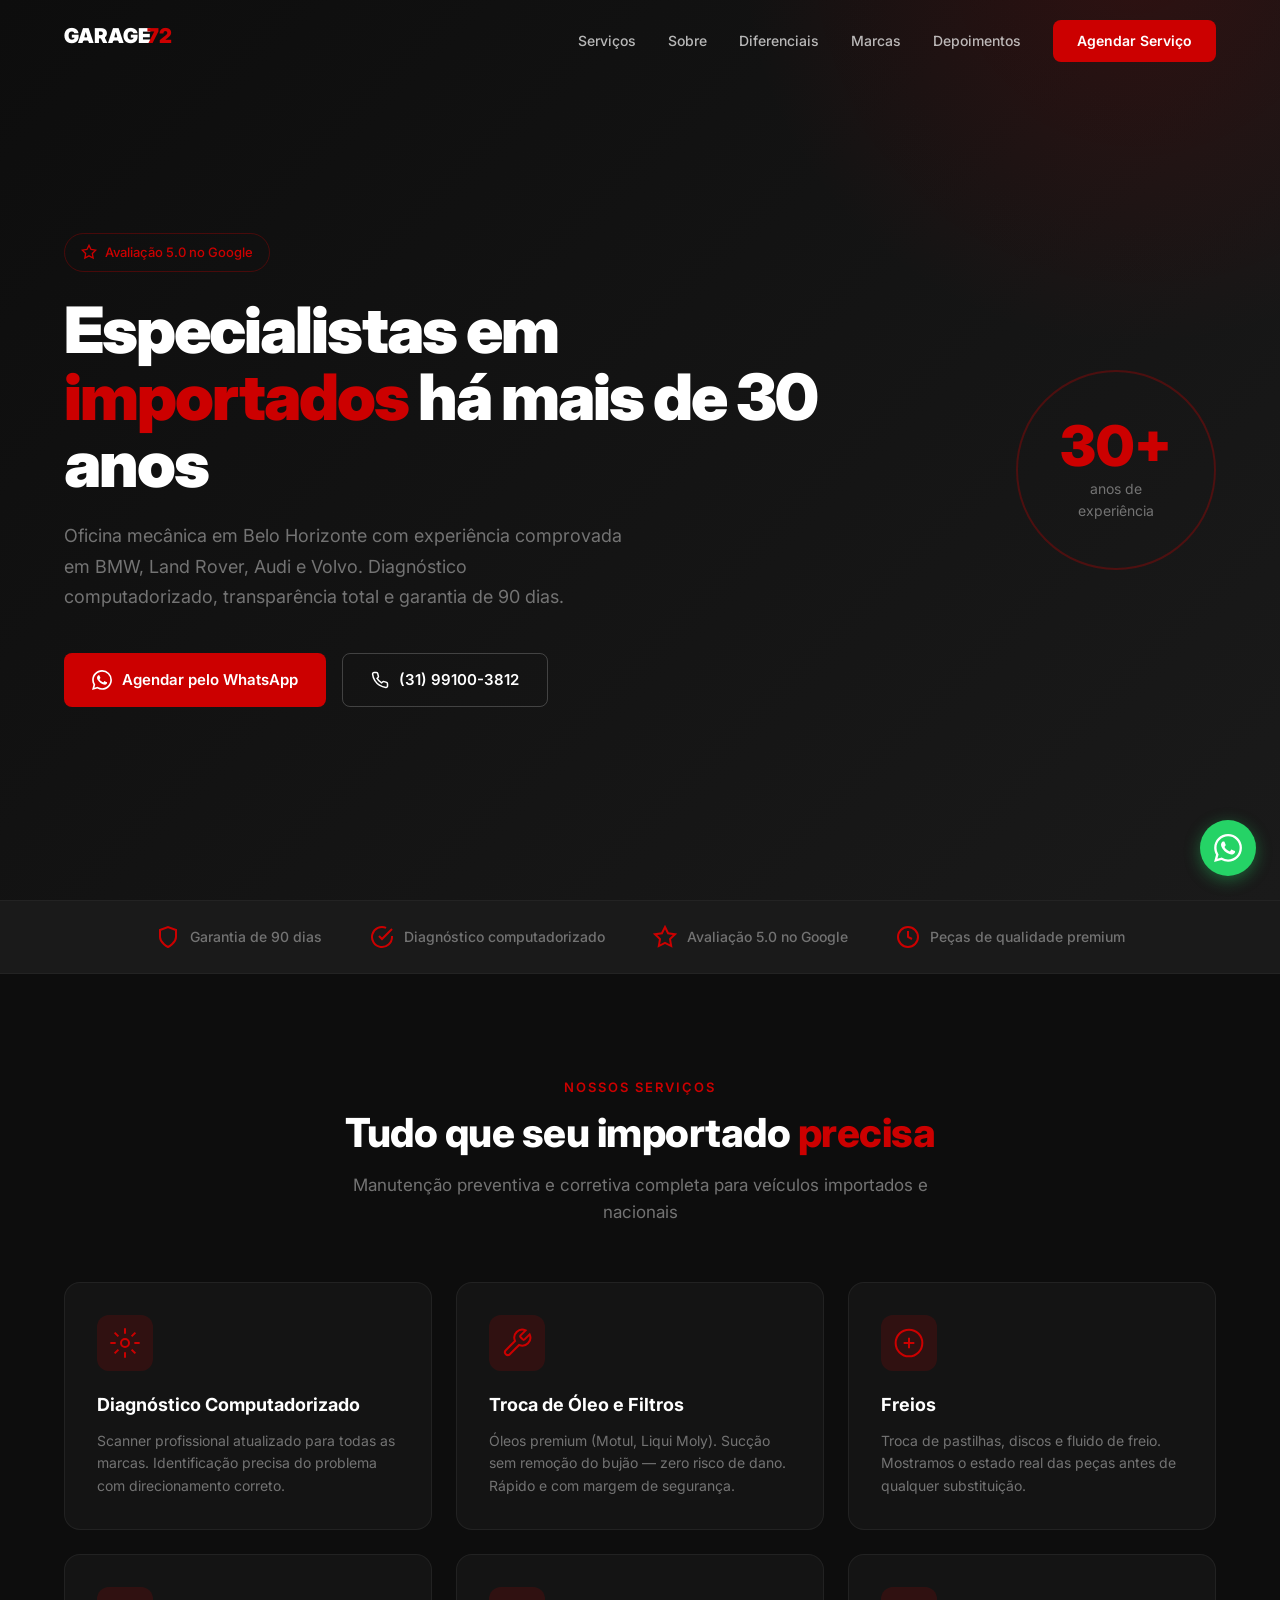
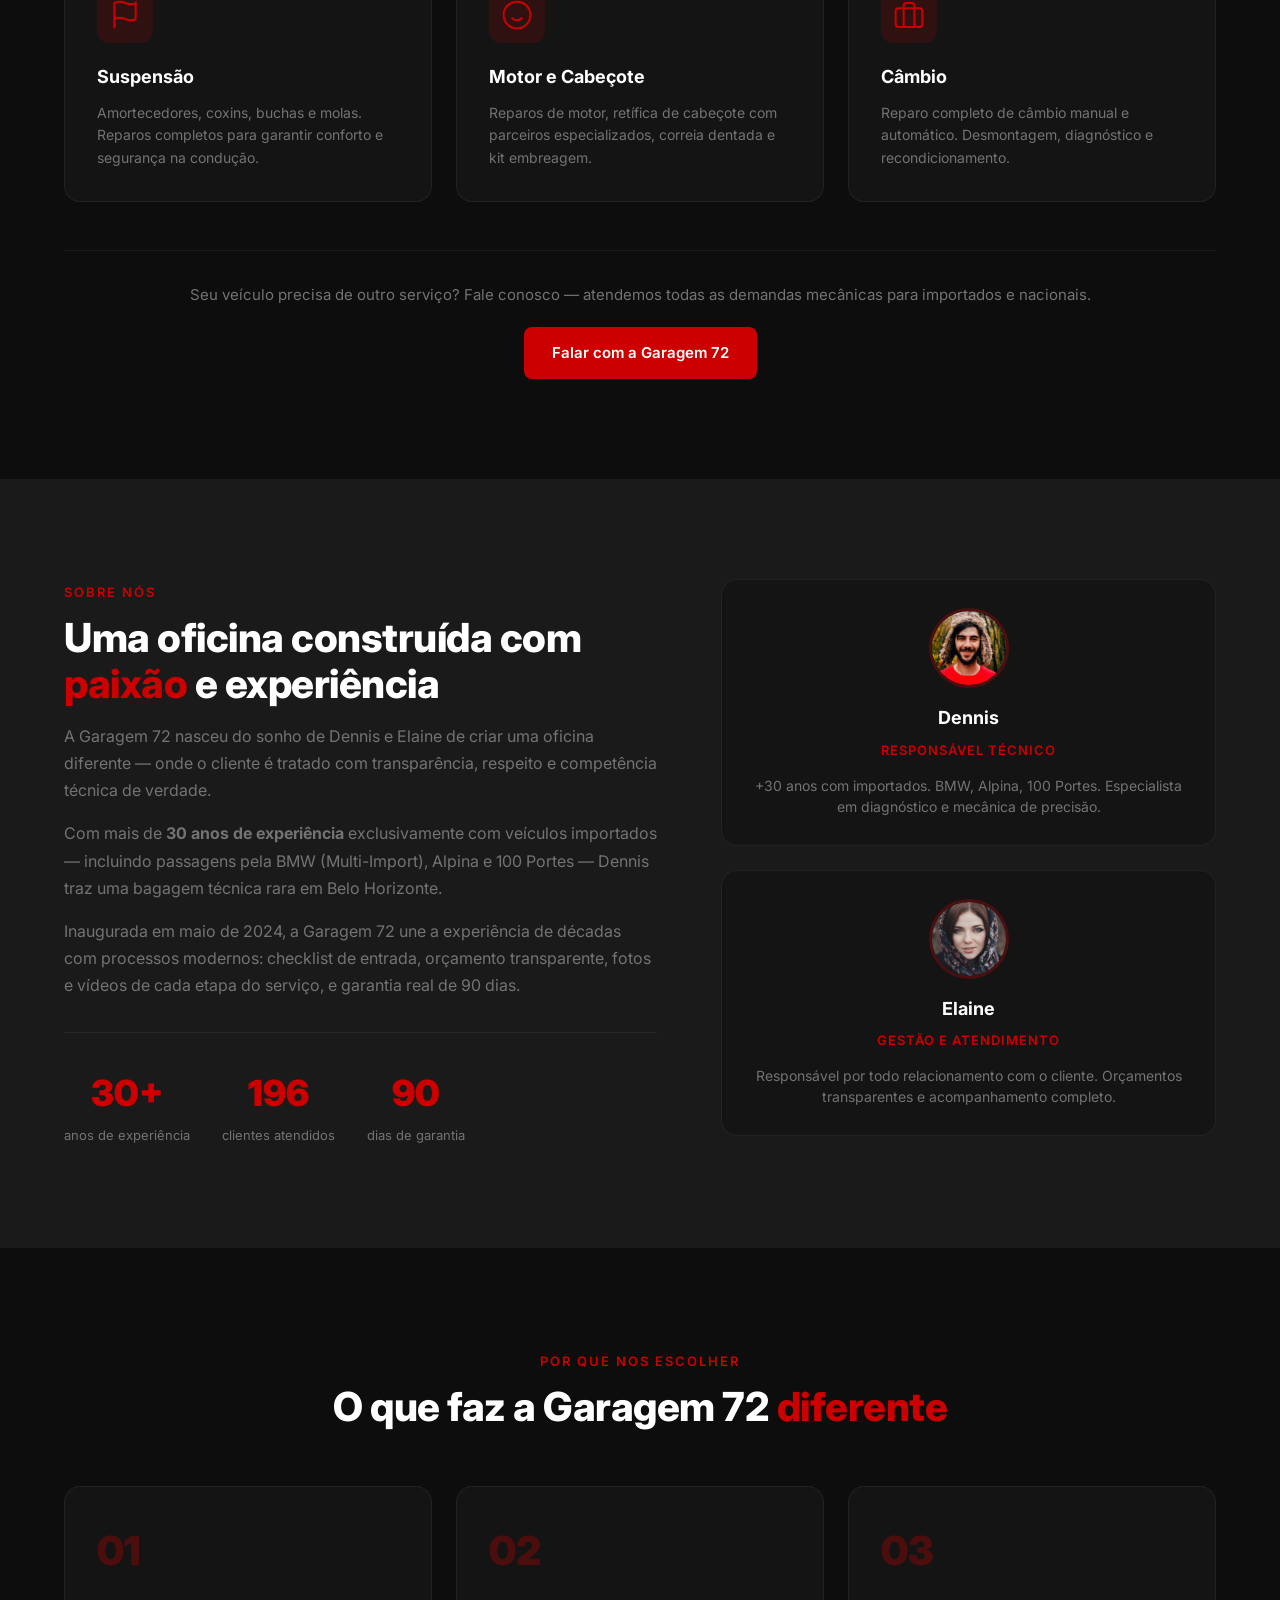
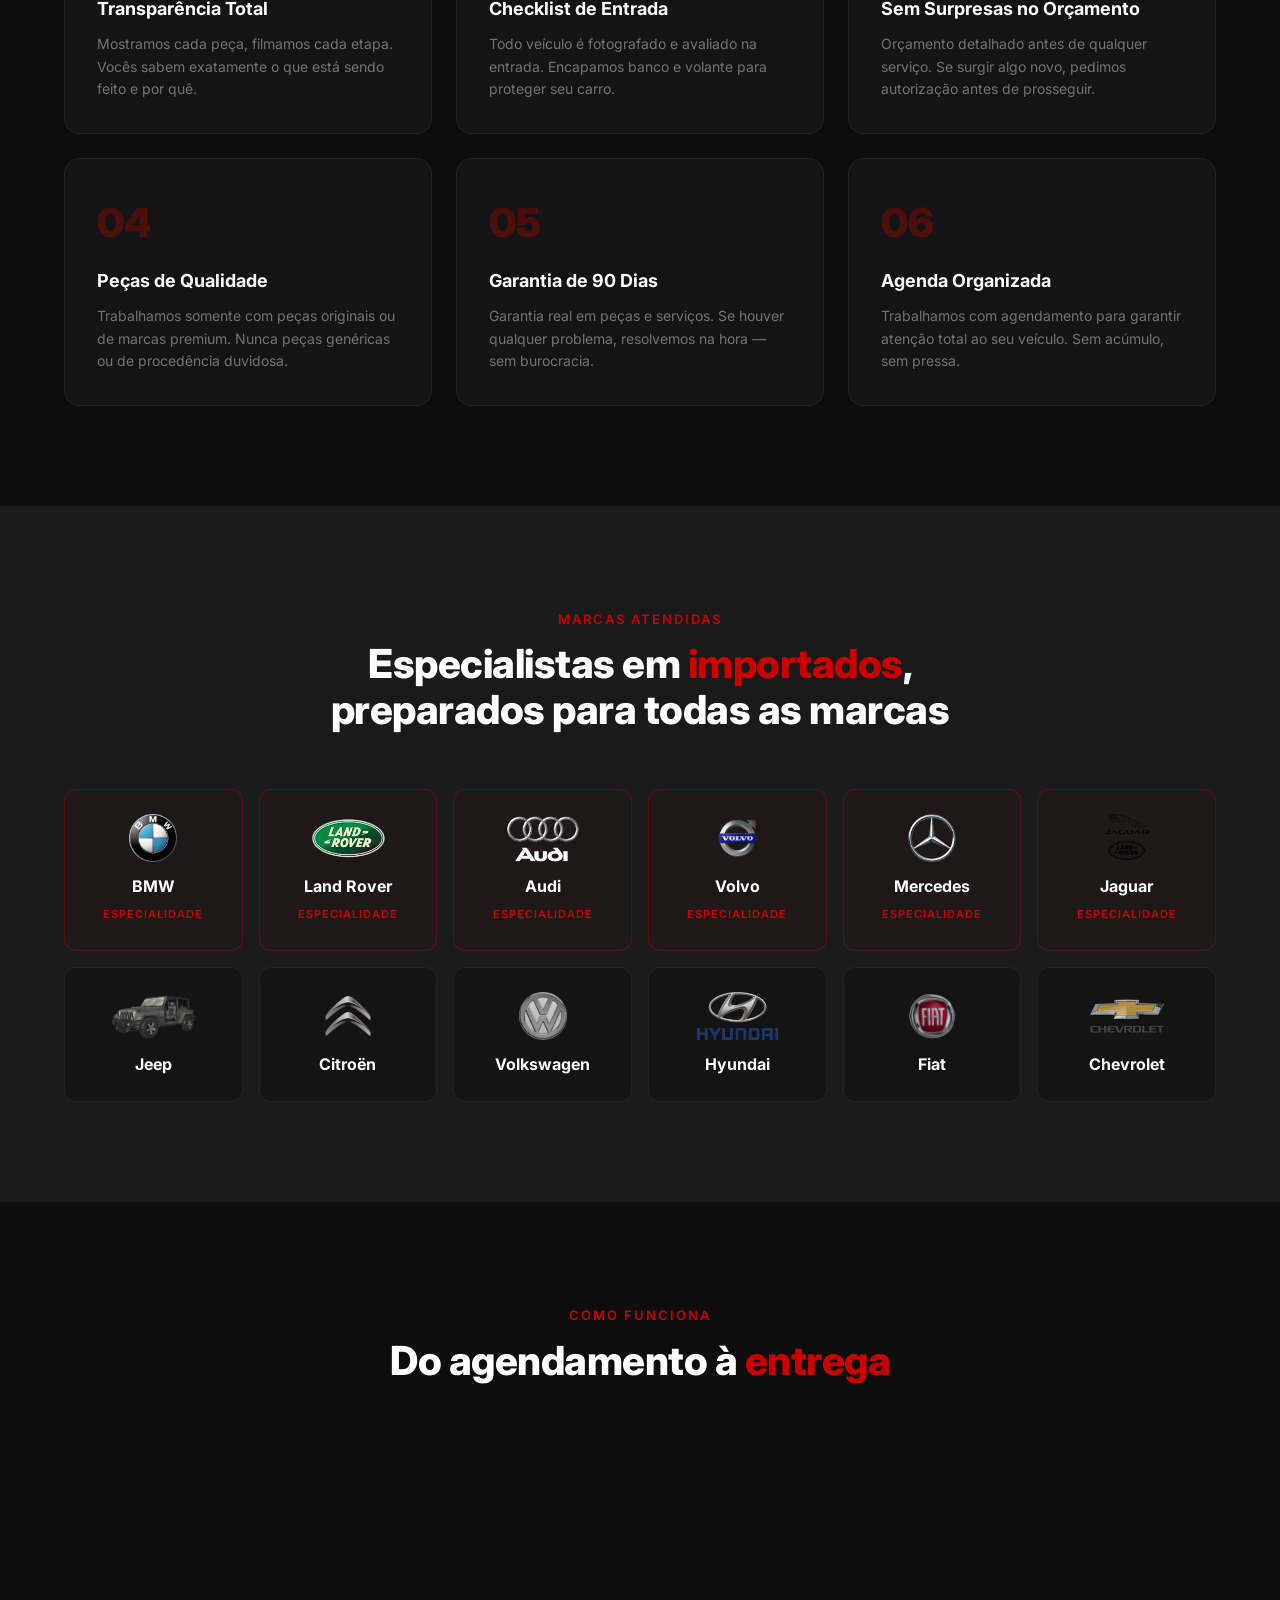
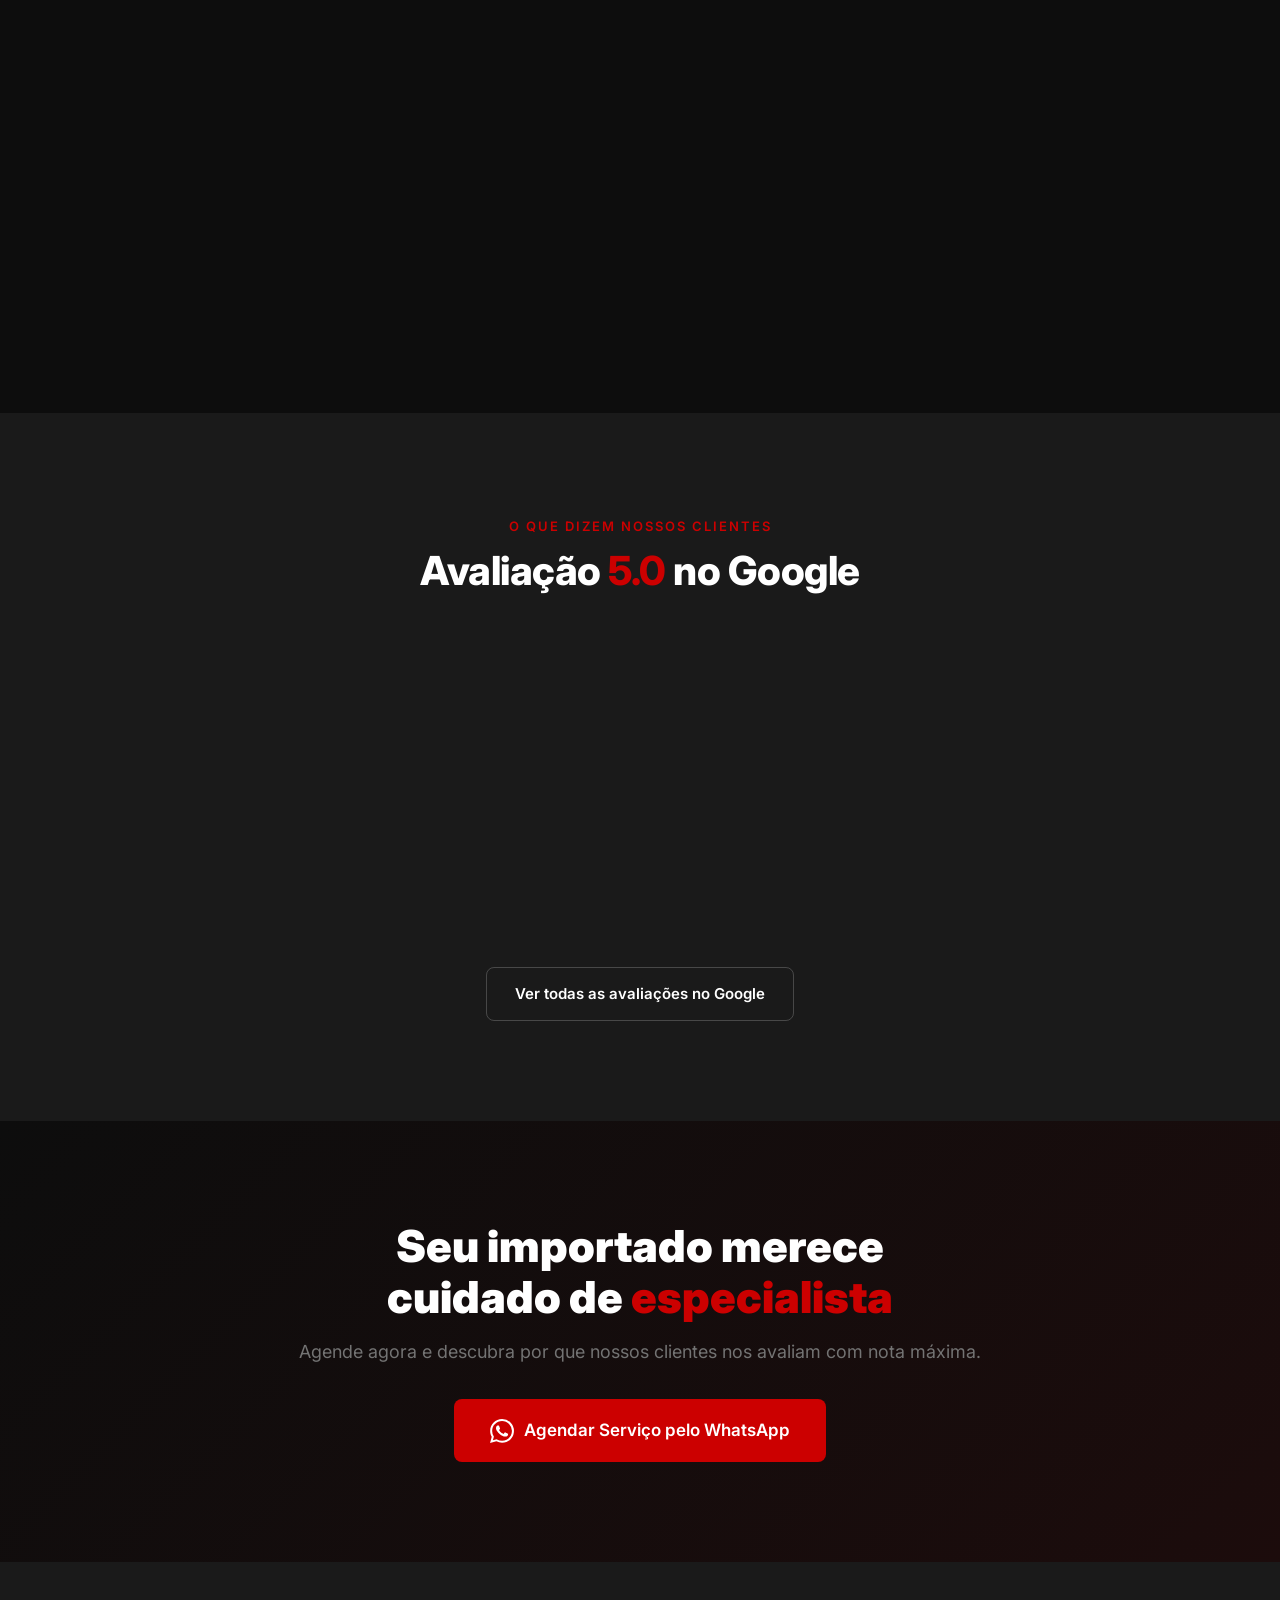
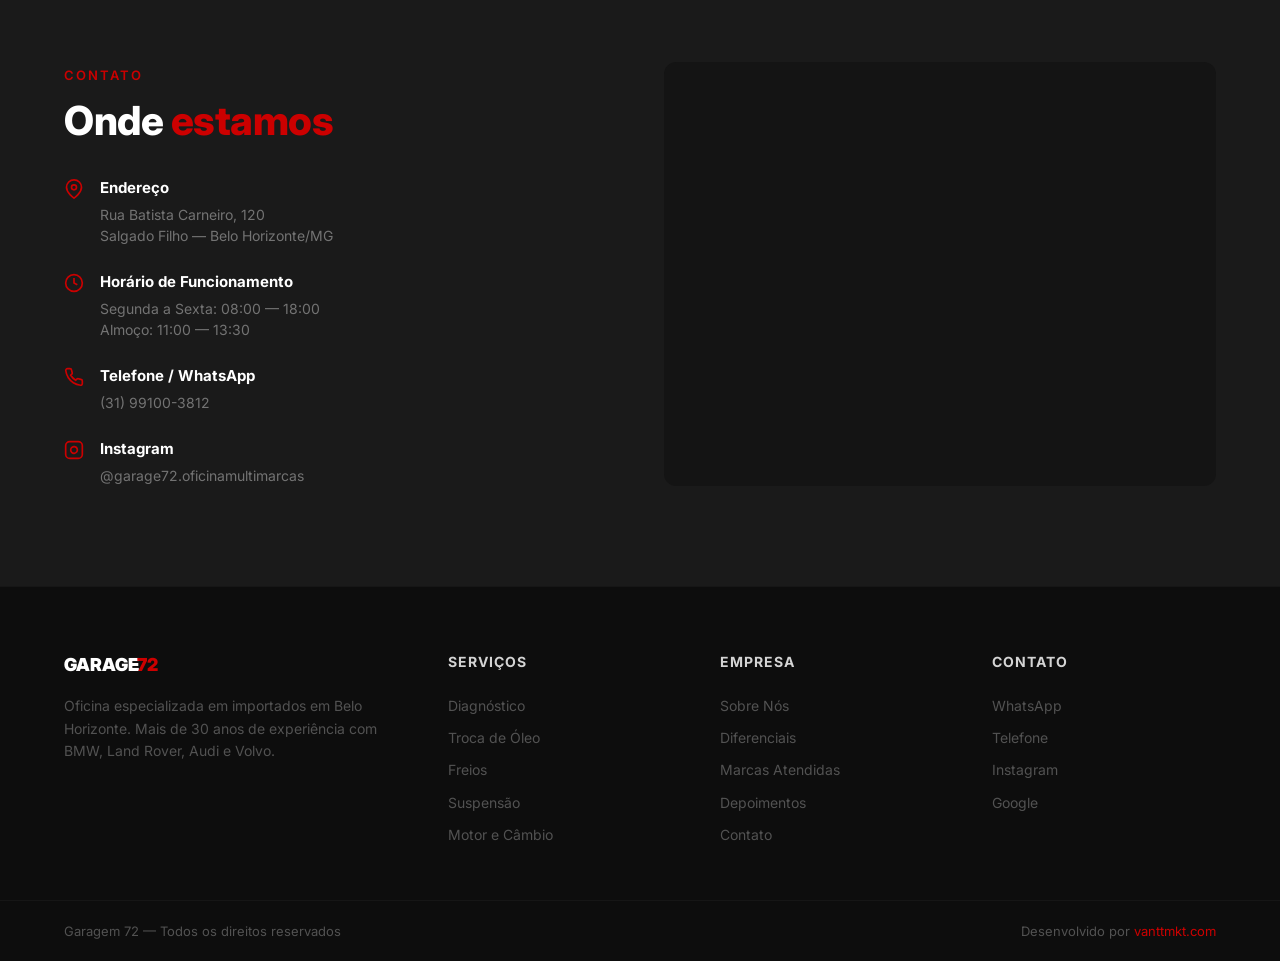
==== index.html @ 2eeea565 "fix: logos das marcas em PNG real ao inves de SVG Co-Authored-By: Claude Opus 4.6 (1M context) <nore" ====
<!DOCTYPE html>
<html lang="pt-BR">
<head>
    <meta charset="UTF-8">
    <meta name="viewport" content="width=device-width, initial-scale=1.0">
    <meta name="description" content="Garagem 72 — Oficina especializada em importados em Belo Horizonte. +30 anos de experiência com BMW, Land Rover, Audi e Volvo. Diagnóstico computadorizado e garantia de 90 dias.">
    <meta name="keywords" content="oficina importados BH, mecânica BMW Belo Horizonte, revisão Land Rover BH, troca de óleo importado, oficina Audi BH, mecânica especializada importados">
    <meta property="og:title" content="Garagem 72 — Oficina Especializada em Importados | BH">
    <meta property="og:description" content="+30 anos de experiência com BMW, Land Rover, Audi e Volvo. Diagnóstico computadorizado. Garantia de 90 dias.">
    <meta property="og:type" content="website">
    <title>Garagem 72 — Oficina Especializada em Importados | Belo Horizonte</title>
    <link rel="preconnect" href="https://fonts.googleapis.com">
    <link rel="preconnect" href="https://fonts.gstatic.com" crossorigin>
    <link href="https://fonts.googleapis.com/css2?family=Inter:wght@300;400;500;600;700;800;900&display=swap" rel="stylesheet">
    <link rel="stylesheet" href="assets/css/style.css">
</head>
<body>
    <!-- HEADER -->
    <header class="header" id="header">
        <div class="container header__inner">
            <a href="/" class="header__logo" aria-label="Garagem 72 — Página inicial">
                <svg class="header__logo-svg" viewBox="0 0 200 50" xmlns="http://www.w3.org/2000/svg">
                    <text x="0" y="35" fill="#FFFFFF" font-family="Inter, sans-serif" font-weight="900" font-size="32">GARAGE</text>
                    <text x="130" y="35" fill="#CC0000" font-family="Inter, sans-serif" font-weight="900" font-size="32">72</text>
                </svg>
            </a>
            <nav class="header__nav" id="mainNav">
                <a href="#servicos" class="header__link">Serviços</a>
                <a href="#sobre" class="header__link">Sobre</a>
                <a href="#diferenciais" class="header__link">Diferenciais</a>
                <a href="#marcas" class="header__link">Marcas</a>
                <a href="#depoimentos" class="header__link">Depoimentos</a>
                <a href="#contato" class="header__cta-link">Agendar Serviço</a>
            </nav>
            <button class="header__menu-btn" id="menuBtn" aria-label="Abrir menu">
                <span></span><span></span><span></span>
            </button>
        </div>
    </header>

    <!-- HERO -->
    <section class="hero">
        <div class="container hero__inner">
            <div class="hero__content">
                <div class="hero__badge">
                    <svg width="16" height="16" viewBox="0 0 24 24" fill="none" stroke="currentColor" stroke-width="2"><path d="M12 2l3.09 6.26L22 9.27l-5 4.87 1.18 6.88L12 17.77l-6.18 3.25L7 14.14 2 9.27l6.91-1.01L12 2z"/></svg>
                    Avaliação 5.0 no Google
                </div>
                <h1 class="hero__title">Especialistas em<br><span class="text-red">importados</span> há mais de 30 anos</h1>
                <p class="hero__text">Oficina mecânica em Belo Horizonte com experiência comprovada em BMW, Land Rover, Audi e Volvo. Diagnóstico computadorizado, transparência total e garantia de 90 dias.</p>
                <div class="hero__actions">
                    <a href="https://wa.me/5531991003812?text=Ol%C3%A1%2C%20vim%20pelo%20site%20e%20gostaria%20de%20agendar%20um%20servi%C3%A7o." class="btn btn--primary" target="_blank" rel="noopener">
                        <svg width="20" height="20" viewBox="0 0 24 24" fill="currentColor"><path d="M17.472 14.382c-.297-.149-1.758-.867-2.03-.967-.273-.099-.471-.148-.67.15-.197.297-.767.966-.94 1.164-.173.199-.347.223-.644.075-.297-.15-1.255-.463-2.39-1.475-.883-.788-1.48-1.761-1.653-2.059-.173-.297-.018-.458.13-.606.134-.133.298-.347.446-.52.149-.174.198-.298.298-.497.099-.198.05-.371-.025-.52-.075-.149-.669-1.612-.916-2.207-.242-.579-.487-.5-.669-.51-.173-.008-.371-.01-.57-.01-.198 0-.52.074-.792.372-.272.297-1.04 1.016-1.04 2.479 0 1.462 1.065 2.875 1.213 3.074.149.198 2.096 3.2 5.077 4.487.709.306 1.262.489 1.694.625.712.227 1.36.195 1.871.118.571-.085 1.758-.719 2.006-1.413.248-.694.248-1.289.173-1.413-.074-.124-.272-.198-.57-.347m-5.421 7.403h-.004a9.87 9.87 0 01-5.031-1.378l-.361-.214-3.741.982.998-3.648-.235-.374a9.86 9.86 0 01-1.51-5.26c.001-5.45 4.436-9.884 9.888-9.884 2.64 0 5.122 1.03 6.988 2.898a9.825 9.825 0 012.893 6.994c-.003 5.45-4.437 9.884-9.885 9.884m8.413-18.297A11.815 11.815 0 0012.05 0C5.495 0 .16 5.335.157 11.892c0 2.096.547 4.142 1.588 5.945L.057 24l6.305-1.654a11.882 11.882 0 005.683 1.448h.005c6.554 0 11.89-5.335 11.893-11.893a11.821 11.821 0 00-3.48-8.413z"/></svg>
                        Agendar pelo WhatsApp
                    </a>
                    <a href="tel:+5531991003812" class="btn btn--outline">
                        <svg width="18" height="18" viewBox="0 0 24 24" fill="none" stroke="currentColor" stroke-width="2"><path d="M22 16.92v3a2 2 0 0 1-2.18 2 19.79 19.79 0 0 1-8.63-3.07 19.5 19.5 0 0 1-6-6 19.79 19.79 0 0 1-3.07-8.67A2 2 0 0 1 4.11 2h3a2 2 0 0 1 2 1.72 12.84 12.84 0 0 0 .7 2.81 2 2 0 0 1-.45 2.11L8.09 9.91a16 16 0 0 0 6 6l1.27-1.27a2 2 0 0 1 2.11-.45 12.84 12.84 0 0 0 2.81.7A2 2 0 0 1 22 16.92z"/></svg>
                        (31) 99100-3812
                    </a>
                </div>
            </div>
            <div class="hero__visual">
                <div class="hero__experience">
                    <span class="hero__experience-number">30+</span>
                    <span class="hero__experience-text">anos de<br>experiência</span>
                </div>
            </div>
        </div>
    </section>

    <!-- TRUST BAR -->
    <section class="trust-bar">
        <div class="container">
            <div class="trust-bar__inner">
                <div class="trust-bar__item">
                    <svg width="24" height="24" viewBox="0 0 24 24" fill="none" stroke="currentColor" stroke-width="2"><path d="M12 22s8-4 8-10V5l-8-3-8 3v7c0 6 8 10 8 10z"/></svg>
                    <span>Garantia de 90 dias</span>
                </div>
                <div class="trust-bar__item">
                    <svg width="24" height="24" viewBox="0 0 24 24" fill="none" stroke="currentColor" stroke-width="2"><path d="M22 11.08V12a10 10 0 1 1-5.93-9.14"/><polyline points="22 4 12 14.01 9 11.01"/></svg>
                    <span>Diagnóstico computadorizado</span>
                </div>
                <div class="trust-bar__item">
                    <svg width="24" height="24" viewBox="0 0 24 24" fill="none" stroke="currentColor" stroke-width="2"><path d="M12 2l3.09 6.26L22 9.27l-5 4.87 1.18 6.88L12 17.77l-6.18 3.25L7 14.14 2 9.27l6.91-1.01L12 2z"/></svg>
                    <span>Avaliação 5.0 no Google</span>
                </div>
                <div class="trust-bar__item">
                    <svg width="24" height="24" viewBox="0 0 24 24" fill="none" stroke="currentColor" stroke-width="2"><circle cx="12" cy="12" r="10"/><path d="M12 6v6l4 2"/></svg>
                    <span>Peças de qualidade premium</span>
                </div>
            </div>
        </div>
    </section>

    <!-- SERVIÇOS -->
    <section class="services" id="servicos">
        <div class="container">
            <div class="section-header">
                <span class="section-label">Nossos Serviços</span>
                <h2 class="section-title">Tudo que seu importado <span class="text-red">precisa</span></h2>
                <p class="section-text">Manutenção preventiva e corretiva completa para veículos importados e nacionais</p>
            </div>
            <div class="services__grid">
                <div class="service-card">
                    <div class="service-card__icon">
                        <svg width="32" height="32" viewBox="0 0 24 24" fill="none" stroke="currentColor" stroke-width="1.5"><circle cx="12" cy="12" r="3"/><path d="M12 1v4m0 14v4M4.22 4.22l2.83 2.83m9.9 9.9l2.83 2.83M1 12h4m14 0h4M4.22 19.78l2.83-2.83m9.9-9.9l2.83-2.83"/></svg>
                    </div>
                    <h3>Diagnóstico Computadorizado</h3>
                    <p>Scanner profissional atualizado para todas as marcas. Identificação precisa do problema com direcionamento correto.</p>
                </div>
                <div class="service-card">
                    <div class="service-card__icon">
                        <svg width="32" height="32" viewBox="0 0 24 24" fill="none" stroke="currentColor" stroke-width="1.5"><path d="M14.7 6.3a1 1 0 0 0 0 1.4l1.6 1.6a1 1 0 0 0 1.4 0l3.77-3.77a6 6 0 0 1-7.94 7.94l-6.91 6.91a2.12 2.12 0 0 1-3-3l6.91-6.91a6 6 0 0 1 7.94-7.94l-3.76 3.76z"/></svg>
                    </div>
                    <h3>Troca de Óleo e Filtros</h3>
                    <p>Óleos premium (Motul, Liqui Moly). Sucção sem remoção do bujão — zero risco de dano. Rápido e com margem de segurança.</p>
                </div>
                <div class="service-card">
                    <div class="service-card__icon">
                        <svg width="32" height="32" viewBox="0 0 24 24" fill="none" stroke="currentColor" stroke-width="1.5"><circle cx="12" cy="12" r="10"/><line x1="12" y1="8" x2="12" y2="16"/><line x1="8" y1="12" x2="16" y2="12"/></svg>
                    </div>
                    <h3>Freios</h3>
                    <p>Troca de pastilhas, discos e fluido de freio. Mostramos o estado real das peças antes de qualquer substituição.</p>
                </div>
                <div class="service-card">
                    <div class="service-card__icon">
                        <svg width="32" height="32" viewBox="0 0 24 24" fill="none" stroke="currentColor" stroke-width="1.5"><path d="M4 15s1-1 4-1 5 2 8 2 4-1 4-1V3s-1 1-4 1-5-2-8-2-4 1-4 1z"/><line x1="4" y1="22" x2="4" y2="15"/></svg>
                    </div>
                    <h3>Suspensão</h3>
                    <p>Amortecedores, coxins, buchas e molas. Reparos completos para garantir conforto e segurança na condução.</p>
                </div>
                <div class="service-card">
                    <div class="service-card__icon">
                        <svg width="32" height="32" viewBox="0 0 24 24" fill="none" stroke="currentColor" stroke-width="1.5"><circle cx="12" cy="12" r="10"/><path d="M8 14s1.5 2 4 2 4-2 4-2"/><line x1="9" y1="9" x2="9.01" y2="9"/><line x1="15" y1="9" x2="15.01" y2="9"/></svg>
                    </div>
                    <h3>Motor e Cabeçote</h3>
                    <p>Reparos de motor, retífica de cabeçote com parceiros especializados, correia dentada e kit embreagem.</p>
                </div>
                <div class="service-card">
                    <div class="service-card__icon">
                        <svg width="32" height="32" viewBox="0 0 24 24" fill="none" stroke="currentColor" stroke-width="1.5"><rect x="2" y="7" width="20" height="14" rx="2" ry="2"/><path d="M16 21V5a2 2 0 0 0-2-2h-4a2 2 0 0 0-2 2v16"/></svg>
                    </div>
                    <h3>Câmbio</h3>
                    <p>Reparo completo de câmbio manual e automático. Desmontagem, diagnóstico e recondicionamento.</p>
                </div>
            </div>
            <div class="services__cta">
                <p>Seu veículo precisa de outro serviço? Fale conosco — atendemos todas as demandas mecânicas para importados e nacionais.</p>
                <a href="https://wa.me/5531991003812?text=Ol%C3%A1%2C%20vim%20pelo%20site%20e%20gostaria%20de%20saber%20mais%20sobre%20os%20servi%C3%A7os." class="btn btn--primary" target="_blank" rel="noopener">Falar com a Garagem 72</a>
            </div>
        </div>
    </section>

    <!-- SOBRE -->
    <section class="about" id="sobre">
        <div class="container">
            <div class="about__inner">
                <div class="about__content">
                    <span class="section-label">Sobre Nós</span>
                    <h2 class="section-title">Uma oficina construída com <span class="text-red">paixão</span> e experiência</h2>
                    <p>A Garagem 72 nasceu do sonho de Dennis e Elaine de criar uma oficina diferente — onde o cliente é tratado com transparência, respeito e competência técnica de verdade.</p>
                    <p>Com mais de <strong>30 anos de experiência</strong> exclusivamente com veículos importados — incluindo passagens pela BMW (Multi-Import), Alpina e 100 Portes — Dennis traz uma bagagem técnica rara em Belo Horizonte.</p>
                    <p>Inaugurada em maio de 2024, a Garagem 72 une a experiência de décadas com processos modernos: checklist de entrada, orçamento transparente, fotos e vídeos de cada etapa do serviço, e garantia real de 90 dias.</p>
                    <div class="about__stats">
                        <div class="about__stat">
                            <span class="about__stat-number">30+</span>
                            <span class="about__stat-label">anos de experiência</span>
                        </div>
                        <div class="about__stat">
                            <span class="about__stat-number">196</span>
                            <span class="about__stat-label">clientes atendidos</span>
                        </div>
                        <div class="about__stat">
                            <span class="about__stat-number">90</span>
                            <span class="about__stat-label">dias de garantia</span>
                        </div>
                    </div>
                </div>
                <div class="about__team">
                    <div class="team-card">
                        <img src="assets/images/pessoas/dennis.jpg" alt="Dennis — Responsável Técnico" class="team-card__photo" loading="lazy">
                        <h3>Dennis</h3>
                        <span class="team-card__role">Responsável Técnico</span>
                        <p>+30 anos com importados. BMW, Alpina, 100 Portes. Especialista em diagnóstico e mecânica de precisão.</p>
                    </div>
                    <div class="team-card">
                        <img src="assets/images/pessoas/elaine.jpg" alt="Elaine — Gestão e Atendimento" class="team-card__photo" loading="lazy">
                        <h3>Elaine</h3>
                        <span class="team-card__role">Gestão e Atendimento</span>
                        <p>Responsável por todo relacionamento com o cliente. Orçamentos transparentes e acompanhamento completo.</p>
                    </div>
                </div>
            </div>
        </div>
    </section>

    <!-- DIFERENCIAIS -->
    <section class="differentials" id="diferenciais">
        <div class="container">
            <div class="section-header">
                <span class="section-label">Por que nos escolher</span>
                <h2 class="section-title">O que faz a Garagem 72 <span class="text-red">diferente</span></h2>
            </div>
            <div class="differentials__grid">
                <div class="diff-card">
                    <div class="diff-card__number">01</div>
                    <h3>Transparência Total</h3>
                    <p>Mostramos cada peça, filmamos cada etapa. Vocês sabem exatamente o que está sendo feito e por quê.</p>
                </div>
                <div class="diff-card">
                    <div class="diff-card__number">02</div>
                    <h3>Checklist de Entrada</h3>
                    <p>Todo veículo é fotografado e avaliado na entrada. Encapamos banco e volante para proteger seu carro.</p>
                </div>
                <div class="diff-card">
                    <div class="diff-card__number">03</div>
                    <h3>Sem Surpresas no Orçamento</h3>
                    <p>Orçamento detalhado antes de qualquer serviço. Se surgir algo novo, pedimos autorização antes de prosseguir.</p>
                </div>
                <div class="diff-card">
                    <div class="diff-card__number">04</div>
                    <h3>Peças de Qualidade</h3>
                    <p>Trabalhamos somente com peças originais ou de marcas premium. Nunca peças genéricas ou de procedência duvidosa.</p>
                </div>
                <div class="diff-card">
                    <div class="diff-card__number">05</div>
                    <h3>Garantia de 90 Dias</h3>
                    <p>Garantia real em peças e serviços. Se houver qualquer problema, resolvemos na hora — sem burocracia.</p>
                </div>
                <div class="diff-card">
                    <div class="diff-card__number">06</div>
                    <h3>Agenda Organizada</h3>
                    <p>Trabalhamos com agendamento para garantir atenção total ao seu veículo. Sem acúmulo, sem pressa.</p>
                </div>
            </div>
        </div>
    </section>

    <!-- MARCAS -->
    <section class="brands" id="marcas">
        <div class="container">
            <div class="section-header">
                <span class="section-label">Marcas Atendidas</span>
                <h2 class="section-title">Especialistas em <span class="text-red">importados</span>, preparados para todas as marcas</h2>
            </div>
            <div class="brands__grid">
                <div class="brand-card brand-card--highlight">
                    <img src="assets/images/marcas/png/bmw.png" alt="BMW" class="brand-card__logo" loading="lazy">
                    <span class="brand-card__name">BMW</span>
                    <span class="brand-card__tag">Especialidade</span>
                </div>
                <div class="brand-card brand-card--highlight">
                    <img src="assets/images/marcas/png/land-rover.png" alt="Land Rover" class="brand-card__logo" loading="lazy">
                    <span class="brand-card__name">Land Rover</span>
                    <span class="brand-card__tag">Especialidade</span>
                </div>
                <div class="brand-card brand-card--highlight">
                    <img src="assets/images/marcas/png/audi.png" alt="Audi" class="brand-card__logo" loading="lazy">
                    <span class="brand-card__name">Audi</span>
                    <span class="brand-card__tag">Especialidade</span>
                </div>
                <div class="brand-card brand-card--highlight">
                    <img src="assets/images/marcas/png/volvo.png" alt="Volvo" class="brand-card__logo" loading="lazy">
                    <span class="brand-card__name">Volvo</span>
                    <span class="brand-card__tag">Especialidade</span>
                </div>
                <div class="brand-card brand-card--highlight">
                    <img src="assets/images/marcas/png/mercedes.png" alt="Mercedes-Benz" class="brand-card__logo" loading="lazy">
                    <span class="brand-card__name">Mercedes</span>
                    <span class="brand-card__tag">Especialidade</span>
                </div>
                <div class="brand-card brand-card--highlight">
                    <img src="assets/images/marcas/png/jaguar.png" alt="Jaguar" class="brand-card__logo" loading="lazy">
                    <span class="brand-card__name">Jaguar</span>
                    <span class="brand-card__tag">Especialidade</span>
                </div>
                <div class="brand-card">
                    <img src="assets/images/marcas/png/jeep.png" alt="Jeep" class="brand-card__logo" loading="lazy">
                    <span class="brand-card__name">Jeep</span>
                </div>
                <div class="brand-card">
                    <img src="assets/images/marcas/png/citroen.png" alt="Citroën" class="brand-card__logo" loading="lazy">
                    <span class="brand-card__name">Citroën</span>
                </div>
                <div class="brand-card">
                    <img src="assets/images/marcas/png/volkswagen.png" alt="Volkswagen" class="brand-card__logo" loading="lazy">
                    <span class="brand-card__name">Volkswagen</span>
                </div>
                <div class="brand-card">
                    <img src="assets/images/marcas/png/hyundai.png" alt="Hyundai" class="brand-card__logo" loading="lazy">
                    <span class="brand-card__name">Hyundai</span>
                </div>
                <div class="brand-card">
                    <img src="assets/images/marcas/png/fiat.png" alt="Fiat" class="brand-card__logo" loading="lazy">
                    <span class="brand-card__name">Fiat</span>
                </div>
                <div class="brand-card">
                    <img src="assets/images/marcas/png/chevrolet.png" alt="Chevrolet" class="brand-card__logo" loading="lazy">
                    <span class="brand-card__name">Chevrolet</span>
                </div>
            </div>
        </div>
    </section>

    <!-- PROCESSO -->
    <section class="process">
        <div class="container">
            <div class="section-header">
                <span class="section-label">Como Funciona</span>
                <h2 class="section-title">Do agendamento à <span class="text-red">entrega</span></h2>
            </div>
            <div class="process__timeline">
                <div class="process__step">
                    <div class="process__step-number">1</div>
                    <h3>Agendamento</h3>
                    <p>Entre em contato pelo WhatsApp ou telefone. Combinamos o melhor dia e horário para receber seu veículo.</p>
                </div>
                <div class="process__step">
                    <div class="process__step-number">2</div>
                    <h3>Recepção e Checklist</h3>
                    <p>Fotografamos o veículo, encapamos banco e volante, e realizamos um checklist completo do estado atual.</p>
                </div>
                <div class="process__step">
                    <div class="process__step-number">3</div>
                    <h3>Diagnóstico</h3>
                    <p>Dennis avalia pessoalmente com scanner profissional. Identificamos o problema com precisão e explicamos tudo.</p>
                </div>
                <div class="process__step">
                    <div class="process__step-number">4</div>
                    <h3>Orçamento Transparente</h3>
                    <p>Receba o orçamento detalhado por WhatsApp com peças, mão de obra e condições de pagamento.</p>
                </div>
                <div class="process__step">
                    <div class="process__step-number">5</div>
                    <h3>Execução e Acompanhamento</h3>
                    <p>Fotos e vídeos de cada etapa. Se surgir algo adicional, pedimos autorização antes de prosseguir.</p>
                </div>
                <div class="process__step">
                    <div class="process__step-number">6</div>
                    <h3>Entrega com Garantia</h3>
                    <p>Veículo testado, limpo e entregue com garantia de 90 dias em peças e serviços.</p>
                </div>
            </div>
        </div>
    </section>

    <!-- DEPOIMENTOS -->
    <section class="testimonials" id="depoimentos">
        <div class="container">
            <div class="section-header">
                <span class="section-label">O que dizem nossos clientes</span>
                <h2 class="section-title">Avaliação <span class="text-red">5.0</span> no Google</h2>
            </div>
            <div class="testimonials__grid">
                <div class="testimonial-card">
                    <div class="testimonial-card__stars">&#9733;&#9733;&#9733;&#9733;&#9733;</div>
                    <p>"Atendimento impecável. O Dennis explicou cada detalhe do serviço, mostrou as peças e foi totalmente transparente. Voltarei sempre."</p>
                    <div class="testimonial-card__author">
                        <img src="assets/images/pessoas/cliente-1.jpg" alt="" class="testimonial-card__avatar" loading="lazy">
                        <div>
                            <span class="testimonial-card__name">Cliente verificado</span>
                            <span class="testimonial-card__source">Google</span>
                        </div>
                    </div>
                </div>
                <div class="testimonial-card">
                    <div class="testimonial-card__stars">&#9733;&#9733;&#9733;&#9733;&#9733;</div>
                    <p>"Já passei em várias oficinas com minha BMW e nenhuma foi tão honesta e competente. Preço justo e serviço excelente."</p>
                    <div class="testimonial-card__author">
                        <img src="assets/images/pessoas/cliente-2.jpg" alt="" class="testimonial-card__avatar" loading="lazy">
                        <div>
                            <span class="testimonial-card__name">Cliente verificado</span>
                            <span class="testimonial-card__source">Google</span>
                        </div>
                    </div>
                </div>
                <div class="testimonial-card">
                    <div class="testimonial-card__stars">&#9733;&#9733;&#9733;&#9733;&#9733;</div>
                    <p>"A Elaine me atendeu muito bem, explicou tudo antes de começar. Recebi fotos do serviço sendo feito. Confiança total."</p>
                    <div class="testimonial-card__author">
                        <img src="assets/images/pessoas/cliente-3.jpg" alt="" class="testimonial-card__avatar" loading="lazy">
                        <div>
                            <span class="testimonial-card__name">Cliente verificado</span>
                            <span class="testimonial-card__source">Google</span>
                        </div>
                    </div>
                </div>
            </div>
            <div class="testimonials__cta">
                <a href="https://g.page/r/CbcKuihMLRUkEAI/review" class="btn btn--outline" target="_blank" rel="noopener">Ver todas as avaliações no Google</a>
            </div>
        </div>
    </section>

    <!-- CTA -->
    <section class="cta-section">
        <div class="container cta-section__inner">
            <h2>Seu importado merece<br>cuidado de <span class="text-red">especialista</span></h2>
            <p>Agende agora e descubra por que nossos clientes nos avaliam com nota máxima.</p>
            <a href="https://wa.me/5531991003812?text=Ol%C3%A1%2C%20vim%20pelo%20site%20e%20gostaria%20de%20agendar%20um%20servi%C3%A7o." class="btn btn--primary btn--large" target="_blank" rel="noopener">
                <svg width="24" height="24" viewBox="0 0 24 24" fill="currentColor"><path d="M17.472 14.382c-.297-.149-1.758-.867-2.03-.967-.273-.099-.471-.148-.67.15-.197.297-.767.966-.94 1.164-.173.199-.347.223-.644.075-.297-.15-1.255-.463-2.39-1.475-.883-.788-1.48-1.761-1.653-2.059-.173-.297-.018-.458.13-.606.134-.133.298-.347.446-.52.149-.174.198-.298.298-.497.099-.198.05-.371-.025-.52-.075-.149-.669-1.612-.916-2.207-.242-.579-.487-.5-.669-.51-.173-.008-.371-.01-.57-.01-.198 0-.52.074-.792.372-.272.297-1.04 1.016-1.04 2.479 0 1.462 1.065 2.875 1.213 3.074.149.198 2.096 3.2 5.077 4.487.709.306 1.262.489 1.694.625.712.227 1.36.195 1.871.118.571-.085 1.758-.719 2.006-1.413.248-.694.248-1.289.173-1.413-.074-.124-.272-.198-.57-.347m-5.421 7.403h-.004a9.87 9.87 0 01-5.031-1.378l-.361-.214-3.741.982.998-3.648-.235-.374a9.86 9.86 0 01-1.51-5.26c.001-5.45 4.436-9.884 9.888-9.884 2.64 0 5.122 1.03 6.988 2.898a9.825 9.825 0 012.893 6.994c-.003 5.45-4.437 9.884-9.885 9.884m8.413-18.297A11.815 11.815 0 0012.05 0C5.495 0 .16 5.335.157 11.892c0 2.096.547 4.142 1.588 5.945L.057 24l6.305-1.654a11.882 11.882 0 005.683 1.448h.005c6.554 0 11.89-5.335 11.893-11.893a11.821 11.821 0 00-3.48-8.413z"/></svg>
                Agendar Serviço pelo WhatsApp
            </a>
        </div>
    </section>

    <!-- CONTATO / MAPA -->
    <section class="contact" id="contato">
        <div class="container">
            <div class="contact__inner">
                <div class="contact__info">
                    <span class="section-label">Contato</span>
                    <h2 class="section-title">Onde <span class="text-red">estamos</span></h2>
                    <div class="contact__details">
                        <div class="contact__detail">
                            <svg width="20" height="20" viewBox="0 0 24 24" fill="none" stroke="currentColor" stroke-width="2"><path d="M21 10c0 7-9 13-9 13s-9-6-9-13a9 9 0 0 1 18 0z"/><circle cx="12" cy="10" r="3"/></svg>
                            <div>
                                <strong>Endereço</strong>
                                <p>Rua Batista Carneiro, 120<br>Salgado Filho — Belo Horizonte/MG</p>
                            </div>
                        </div>
                        <div class="contact__detail">
                            <svg width="20" height="20" viewBox="0 0 24 24" fill="none" stroke="currentColor" stroke-width="2"><circle cx="12" cy="12" r="10"/><path d="M12 6v6l4 2"/></svg>
                            <div>
                                <strong>Horário de Funcionamento</strong>
                                <p>Segunda a Sexta: 08:00 — 18:00<br>Almoço: 11:00 — 13:30</p>
                            </div>
                        </div>
                        <div class="contact__detail">
                            <svg width="20" height="20" viewBox="0 0 24 24" fill="none" stroke="currentColor" stroke-width="2"><path d="M22 16.92v3a2 2 0 0 1-2.18 2 19.79 19.79 0 0 1-8.63-3.07 19.5 19.5 0 0 1-6-6 19.79 19.79 0 0 1-3.07-8.67A2 2 0 0 1 4.11 2h3a2 2 0 0 1 2 1.72 12.84 12.84 0 0 0 .7 2.81 2 2 0 0 1-.45 2.11L8.09 9.91a16 16 0 0 0 6 6l1.27-1.27a2 2 0 0 1 2.11-.45 12.84 12.84 0 0 0 2.81.7A2 2 0 0 1 22 16.92z"/></svg>
                            <div>
                                <strong>Telefone / WhatsApp</strong>
                                <p>(31) 99100-3812</p>
                            </div>
                        </div>
                        <div class="contact__detail">
                            <svg width="20" height="20" viewBox="0 0 24 24" fill="none" stroke="currentColor" stroke-width="2"><rect x="2" y="2" width="20" height="20" rx="5" ry="5"/><path d="M16 11.37A4 4 0 1 1 12.63 8 4 4 0 0 1 16 11.37z"/><line x1="17.5" y1="6.5" x2="17.51" y2="6.5"/></svg>
                            <div>
                                <strong>Instagram</strong>
                                <p>@garage72.oficinamultimarcas</p>
                            </div>
                        </div>
                    </div>
                </div>
                <div class="contact__map">
                    <iframe src="https://www.google.com/maps/embed?pb=!1m18!1m12!1m3!1d3750.8!2d-43.97!3d-19.92!2m3!1f0!2f0!3f0!3m2!1i1024!2i768!4f13.1!3m3!1m2!1s0x0%3A0x24152c4c28a80ab7!2sGaragem%2072!5e0!3m2!1spt-BR!2sbr!4v1" width="100%" height="100%" style="border:0;border-radius:12px" allowfullscreen loading="lazy" referrerpolicy="no-referrer-when-downgrade"></iframe>
                </div>
            </div>
        </div>
    </section>

    <!-- FOOTER -->
    <footer class="footer">
        <div class="container footer__inner">
            <div class="footer__brand">
                <svg class="footer__logo" viewBox="0 0 200 50" xmlns="http://www.w3.org/2000/svg">
                    <text x="0" y="35" fill="#FFFFFF" font-family="Inter, sans-serif" font-weight="900" font-size="32">GARAGE</text>
                    <text x="130" y="35" fill="#CC0000" font-family="Inter, sans-serif" font-weight="900" font-size="32">72</text>
                </svg>
                <p>Oficina especializada em importados em Belo Horizonte. Mais de 30 anos de experiência com BMW, Land Rover, Audi e Volvo.</p>
            </div>
            <div class="footer__links">
                <h4>Serviços</h4>
                <a href="#servicos">Diagnóstico</a>
                <a href="#servicos">Troca de Óleo</a>
                <a href="#servicos">Freios</a>
                <a href="#servicos">Suspensão</a>
                <a href="#servicos">Motor e Câmbio</a>
            </div>
            <div class="footer__links">
                <h4>Empresa</h4>
                <a href="#sobre">Sobre Nós</a>
                <a href="#diferenciais">Diferenciais</a>
                <a href="#marcas">Marcas Atendidas</a>
                <a href="#depoimentos">Depoimentos</a>
                <a href="#contato">Contato</a>
            </div>
            <div class="footer__links">
                <h4>Contato</h4>
                <a href="https://wa.me/5531991003812" target="_blank" rel="noopener">WhatsApp</a>
                <a href="tel:+5531991003812">Telefone</a>
                <a href="https://www.instagram.com/garage72.oficinamultimarcas" target="_blank" rel="noopener">Instagram</a>
                <a href="https://g.page/r/CbcKuihMLRUkEAI/review" target="_blank" rel="noopener">Google</a>
            </div>
        </div>
        <div class="footer__bottom">
            <div class="container footer__bottom-inner">
                <span>Garagem 72 — Todos os direitos reservados</span>
                <span>Desenvolvido por <a href="https://vanttmkt.com" target="_blank" rel="noopener">vanttmkt.com</a></span>
            </div>
        </div>
    </footer>

    <!-- WHATSAPP FLOAT -->
    <a href="https://wa.me/5531991003812?text=Ol%C3%A1%2C%20vim%20pelo%20site%20e%20gostaria%20de%20agendar%20um%20servi%C3%A7o." class="whatsapp-float" target="_blank" rel="noopener" aria-label="Conversar pelo WhatsApp">
        <svg width="28" height="28" viewBox="0 0 24 24" fill="#FFFFFF"><path d="M17.472 14.382c-.297-.149-1.758-.867-2.03-.967-.273-.099-.471-.148-.67.15-.197.297-.767.966-.94 1.164-.173.199-.347.223-.644.075-.297-.15-1.255-.463-2.39-1.475-.883-.788-1.48-1.761-1.653-2.059-.173-.297-.018-.458.13-.606.134-.133.298-.347.446-.52.149-.174.198-.298.298-.497.099-.198.05-.371-.025-.52-.075-.149-.669-1.612-.916-2.207-.242-.579-.487-.5-.669-.51-.173-.008-.371-.01-.57-.01-.198 0-.52.074-.792.372-.272.297-1.04 1.016-1.04 2.479 0 1.462 1.065 2.875 1.213 3.074.149.198 2.096 3.2 5.077 4.487.709.306 1.262.489 1.694.625.712.227 1.36.195 1.871.118.571-.085 1.758-.719 2.006-1.413.248-.694.248-1.289.173-1.413-.074-.124-.272-.198-.57-.347m-5.421 7.403h-.004a9.87 9.87 0 01-5.031-1.378l-.361-.214-3.741.982.998-3.648-.235-.374a9.86 9.86 0 01-1.51-5.26c.001-5.45 4.436-9.884 9.888-9.884 2.64 0 5.122 1.03 6.988 2.898a9.825 9.825 0 012.893 6.994c-.003 5.45-4.437 9.884-9.885 9.884m8.413-18.297A11.815 11.815 0 0012.05 0C5.495 0 .16 5.335.157 11.892c0 2.096.547 4.142 1.588 5.945L.057 24l6.305-1.654a11.882 11.882 0 005.683 1.448h.005c6.554 0 11.89-5.335 11.893-11.893a11.821 11.821 0 00-3.48-8.413z"/></svg>
    </a>

    <script src="assets/js/main.js" defer></script>
</body>
</html>
---- assets/css/style.css ----
/* ============================================
   GARAGEM 72 — SITE INSTITUCIONAL
   Cores: Preto #0D0D0D / Vermelho #CC0000 / Branco
   ============================================ */

:root {
    --black: #0D0D0D;
    --black-light: #1A1A1A;
    --black-card: #141414;
    --red: #CC0000;
    --red-dark: #A30000;
    --red-glow: rgba(204, 0, 0, 0.15);
    --white: #FFFFFF;
    --gray-100: #F5F5F5;
    --gray-200: #E5E5E5;
    --gray-300: #D4D4D4;
    --gray-500: #737373;
    --gray-600: #525252;
    --gray-700: #404040;
    --gray-800: #262626;
}

* { margin: 0; padding: 0; box-sizing: border-box; }

html { font-size: 16px; scroll-behavior: smooth; }

body {
    font-family: 'Inter', -apple-system, BlinkMacSystemFont, "Segoe UI", Roboto, sans-serif;
    color: var(--white);
    background: var(--black);
    line-height: 1.6;
    overflow-x: hidden;
}

body.nav-open { overflow: hidden; }

.container {
    max-width: 1200px;
    width: 100%;
    margin: 0 auto;
    padding: 0 24px;
}

.text-red { color: var(--red); }

/* Animations */
.fade-in {
    opacity: 0;
    transform: translateY(24px);
    transition: opacity 0.6s ease, transform 0.6s ease;
}
.fade-in.visible {
    opacity: 1;
    transform: translateY(0);
}

/* ============================================
   HEADER
   ============================================ */
.header {
    position: fixed;
    top: 0; left: 0; right: 0;
    z-index: 1000;
    padding: 20px 0;
    transition: all 0.3s ease;
}

.header--scrolled {
    background: rgba(13,13,13,0.95);
    backdrop-filter: blur(12px);
    padding: 12px 0;
    border-bottom: 1px solid rgba(255,255,255,0.06);
}

.header__inner {
    display: flex;
    align-items: center;
    justify-content: space-between;
}

.header__logo { text-decoration: none; }

.header__logo-svg {
    height: 32px;
    width: auto;
}

.header__nav {
    display: flex;
    align-items: center;
    gap: 32px;
}

.header__link {
    color: rgba(255,255,255,0.7);
    text-decoration: none;
    font-size: 14px;
    font-weight: 500;
    transition: color 0.2s;
}

.header__link:hover { color: var(--white); }

.header__cta-link {
    color: var(--white);
    text-decoration: none;
    font-size: 14px;
    font-weight: 600;
    background: var(--red);
    padding: 10px 24px;
    border-radius: 8px;
    transition: background 0.2s;
}

.header__cta-link:hover { background: var(--red-dark); }

.header__menu-btn {
    display: none;
    flex-direction: column;
    gap: 5px;
    background: none;
    border: none;
    cursor: pointer;
    padding: 8px;
}

.header__menu-btn span {
    display: block;
    width: 24px;
    height: 2px;
    background: var(--white);
    transition: all 0.3s;
}

.header__menu-btn.active span:nth-child(1) { transform: rotate(45deg) translate(5px, 5px); }
.header__menu-btn.active span:nth-child(2) { opacity: 0; }
.header__menu-btn.active span:nth-child(3) { transform: rotate(-45deg) translate(5px, -5px); }

/* ============================================
   HERO
   ============================================ */
.hero {
    min-height: 100vh;
    display: flex;
    align-items: center;
    padding: 120px 0 80px;
    background: linear-gradient(135deg, var(--black) 0%, var(--black-light) 100%);
    position: relative;
    overflow: hidden;
}

.hero::before {
    content: '';
    position: absolute;
    top: -50%;
    right: -20%;
    width: 800px;
    height: 800px;
    background: radial-gradient(circle, var(--red-glow) 0%, transparent 70%);
    pointer-events: none;
}

.hero__inner {
    display: grid;
    grid-template-columns: 1fr auto;
    gap: 64px;
    align-items: center;
}

.hero__badge {
    display: inline-flex;
    align-items: center;
    gap: 8px;
    padding: 8px 16px;
    border: 1px solid rgba(204,0,0,0.3);
    border-radius: 100px;
    font-size: 13px;
    font-weight: 500;
    color: var(--red);
    margin-bottom: 24px;
}

.hero__title {
    font-size: 64px;
    font-weight: 900;
    line-height: 1.05;
    letter-spacing: -2px;
    margin-bottom: 24px;
}

.hero__text {
    font-size: 18px;
    color: var(--gray-500);
    max-width: 560px;
    line-height: 1.7;
    margin-bottom: 40px;
}

.hero__actions {
    display: flex;
    gap: 16px;
    flex-wrap: wrap;
}

.hero__visual {
    display: flex;
    align-items: center;
    justify-content: center;
}

.hero__experience {
    width: 200px;
    height: 200px;
    border-radius: 50%;
    border: 2px solid rgba(204,0,0,0.3);
    display: flex;
    flex-direction: column;
    align-items: center;
    justify-content: center;
    text-align: center;
}

.hero__experience-number {
    font-size: 56px;
    font-weight: 900;
    color: var(--red);
    line-height: 1;
}

.hero__experience-text {
    font-size: 14px;
    color: var(--gray-500);
    margin-top: 4px;
}

/* ============================================
   BUTTONS
   ============================================ */
.btn {
    display: inline-flex;
    align-items: center;
    gap: 10px;
    padding: 14px 28px;
    border-radius: 8px;
    font-size: 15px;
    font-weight: 600;
    text-decoration: none;
    transition: all 0.2s;
    cursor: pointer;
    border: none;
}

.btn--primary {
    background: var(--red);
    color: var(--white);
}

.btn--primary:hover { background: var(--red-dark); transform: translateY(-1px); }

.btn--outline {
    background: transparent;
    color: var(--white);
    border: 1px solid rgba(255,255,255,0.2);
}

.btn--outline:hover { border-color: rgba(255,255,255,0.4); background: rgba(255,255,255,0.04); }

.btn--large { padding: 18px 36px; font-size: 17px; }

/* ============================================
   TRUST BAR
   ============================================ */
.trust-bar {
    background: var(--black-light);
    border-top: 1px solid rgba(255,255,255,0.04);
    border-bottom: 1px solid rgba(255,255,255,0.04);
    padding: 24px 0;
}

.trust-bar__inner {
    display: flex;
    justify-content: center;
    gap: 48px;
    flex-wrap: wrap;
}

.trust-bar__item {
    display: flex;
    align-items: center;
    gap: 10px;
    font-size: 14px;
    font-weight: 500;
    color: var(--gray-500);
}

.trust-bar__item svg { color: var(--red); flex-shrink: 0; }

/* ============================================
   SECTIONS BASE
   ============================================ */
.section-header {
    text-align: center;
    max-width: 640px;
    margin: 0 auto 56px;
}

.section-label {
    display: inline-block;
    font-size: 13px;
    font-weight: 600;
    text-transform: uppercase;
    letter-spacing: 2px;
    color: var(--red);
    margin-bottom: 12px;
}

.section-title {
    font-size: 40px;
    font-weight: 800;
    line-height: 1.15;
    letter-spacing: -0.5px;
    margin-bottom: 16px;
}

.section-text {
    font-size: 17px;
    color: var(--gray-500);
    line-height: 1.6;
}

/* ============================================
   SERVICES
   ============================================ */
.services {
    padding: 100px 0;
}

.services__grid {
    display: grid;
    grid-template-columns: repeat(3, 1fr);
    gap: 24px;
}

.service-card {
    background: var(--black-card);
    border: 1px solid rgba(255,255,255,0.06);
    border-radius: 16px;
    padding: 32px;
    transition: border-color 0.3s, transform 0.3s;
}

.service-card:hover {
    border-color: rgba(204,0,0,0.3);
    transform: translateY(-4px);
}

.service-card__icon {
    width: 56px;
    height: 56px;
    background: var(--red-glow);
    border-radius: 12px;
    display: flex;
    align-items: center;
    justify-content: center;
    color: var(--red);
    margin-bottom: 20px;
}

.service-card h3 {
    font-size: 18px;
    font-weight: 700;
    margin-bottom: 10px;
}

.service-card p {
    font-size: 14px;
    color: var(--gray-500);
    line-height: 1.6;
}

.services__cta {
    text-align: center;
    margin-top: 48px;
    padding-top: 32px;
    border-top: 1px solid rgba(255,255,255,0.06);
}

.services__cta p {
    color: var(--gray-500);
    margin-bottom: 20px;
    font-size: 15px;
}

/* ============================================
   ABOUT
   ============================================ */
.about {
    padding: 100px 0;
    background: var(--black-light);
}

.about__inner {
    display: grid;
    grid-template-columns: 1.2fr 1fr;
    gap: 64px;
    align-items: start;
}

.about__content .section-label,
.about__content .section-title {
    text-align: left;
}

.about__content p {
    font-size: 16px;
    color: var(--gray-500);
    line-height: 1.7;
    margin-bottom: 16px;
}

.about__stats {
    display: flex;
    gap: 32px;
    margin-top: 32px;
    padding-top: 32px;
    border-top: 1px solid rgba(255,255,255,0.06);
}

.about__stat { text-align: center; }

.about__stat-number {
    display: block;
    font-size: 36px;
    font-weight: 900;
    color: var(--red);
}

.about__stat-label {
    font-size: 13px;
    color: var(--gray-500);
}

.about__team {
    display: flex;
    flex-direction: column;
    gap: 24px;
}

.team-card {
    background: var(--black-card);
    border: 1px solid rgba(255,255,255,0.06);
    border-radius: 16px;
    padding: 28px;
    text-align: center;
}

.team-card__photo {
    width: 80px;
    height: 80px;
    border-radius: 50%;
    object-fit: cover;
    margin: 0 auto 16px;
    display: block;
    border: 3px solid rgba(204,0,0,0.3);
}

.team-card h3 { font-size: 18px; margin-bottom: 4px; }

.team-card__role {
    font-size: 13px;
    color: var(--red);
    font-weight: 600;
    text-transform: uppercase;
    letter-spacing: 1px;
}

.team-card p {
    font-size: 14px;
    color: var(--gray-500);
    margin-top: 12px;
    line-height: 1.5;
}

/* ============================================
   DIFFERENTIALS
   ============================================ */
.differentials {
    padding: 100px 0;
}

.differentials__grid {
    display: grid;
    grid-template-columns: repeat(3, 1fr);
    gap: 24px;
}

.diff-card {
    background: var(--black-card);
    border: 1px solid rgba(255,255,255,0.06);
    border-radius: 16px;
    padding: 32px;
    transition: border-color 0.3s;
}

.diff-card:hover { border-color: rgba(204,0,0,0.3); }

.diff-card__number {
    font-size: 40px;
    font-weight: 900;
    color: var(--red);
    opacity: 0.3;
    margin-bottom: 12px;
}

.diff-card h3 {
    font-size: 18px;
    font-weight: 700;
    margin-bottom: 10px;
}

.diff-card p {
    font-size: 14px;
    color: var(--gray-500);
    line-height: 1.6;
}

/* ============================================
   BRANDS
   ============================================ */
.brands {
    padding: 100px 0;
    background: var(--black-light);
}

.brands__grid {
    display: grid;
    grid-template-columns: repeat(6, 1fr);
    gap: 16px;
}

.brand-card {
    background: var(--black-card);
    border: 1px solid rgba(255,255,255,0.06);
    border-radius: 12px;
    padding: 24px;
    text-align: center;
    transition: border-color 0.3s;
}

.brand-card--highlight {
    border-color: rgba(204,0,0,0.3);
    background: rgba(204,0,0,0.04);
}

.brand-card__logo {
    display: block;
    width: auto;
    height: 48px;
    margin: 0 auto 12px;
    opacity: 0.8;
    transition: opacity 0.3s;
}

.brand-card:hover .brand-card__logo { opacity: 1; }

.brand-card--highlight .brand-card__logo { opacity: 1; }

.brand-card__name {
    display: block;
    font-size: 16px;
    font-weight: 700;
}

.brand-card__tag {
    display: inline-block;
    font-size: 11px;
    font-weight: 600;
    color: var(--red);
    text-transform: uppercase;
    letter-spacing: 1px;
    margin-top: 6px;
}

/* ============================================
   PROCESS
   ============================================ */
.process {
    padding: 100px 0;
}

.process__timeline {
    display: grid;
    grid-template-columns: repeat(3, 1fr);
    gap: 24px;
}

.process__step {
    position: relative;
    padding: 32px;
    background: var(--black-card);
    border: 1px solid rgba(255,255,255,0.06);
    border-radius: 16px;
}

.process__step-number {
    width: 40px;
    height: 40px;
    background: var(--red);
    border-radius: 50%;
    display: flex;
    align-items: center;
    justify-content: center;
    font-weight: 800;
    font-size: 16px;
    margin-bottom: 16px;
}

.process__step h3 {
    font-size: 17px;
    font-weight: 700;
    margin-bottom: 8px;
}

.process__step p {
    font-size: 14px;
    color: var(--gray-500);
    line-height: 1.6;
}

/* ============================================
   TESTIMONIALS
   ============================================ */
.testimonials {
    padding: 100px 0;
    background: var(--black-light);
}

.testimonials__grid {
    display: grid;
    grid-template-columns: repeat(3, 1fr);
    gap: 24px;
}

.testimonial-card {
    background: var(--black-card);
    border: 1px solid rgba(255,255,255,0.06);
    border-radius: 16px;
    padding: 32px;
}

.testimonial-card__stars {
    color: #FBBF24;
    font-size: 18px;
    letter-spacing: 2px;
    margin-bottom: 16px;
}

.testimonial-card p {
    font-size: 15px;
    line-height: 1.7;
    color: var(--gray-300);
    font-style: italic;
    margin-bottom: 20px;
}

.testimonial-card__author {
    display: flex;
    align-items: center;
    gap: 12px;
}

.testimonial-card__avatar {
    width: 44px;
    height: 44px;
    border-radius: 50%;
    object-fit: cover;
    flex-shrink: 0;
}

.testimonial-card__name {
    font-weight: 600;
    font-size: 14px;
}

.testimonial-card__source {
    font-size: 12px;
    color: var(--gray-500);
}

.testimonials__cta {
    text-align: center;
    margin-top: 40px;
}

/* ============================================
   CTA SECTION
   ============================================ */
.cta-section {
    padding: 100px 0;
    background: linear-gradient(135deg, var(--black) 0%, rgba(204,0,0,0.08) 100%);
}

.cta-section__inner {
    text-align: center;
}

.cta-section h2 {
    font-size: 44px;
    font-weight: 900;
    line-height: 1.15;
    margin-bottom: 16px;
}

.cta-section p {
    font-size: 18px;
    color: var(--gray-500);
    margin-bottom: 32px;
}

/* ============================================
   CONTACT
   ============================================ */
.contact {
    padding: 100px 0;
    background: var(--black-light);
}

.contact__inner {
    display: grid;
    grid-template-columns: 1fr 1fr;
    gap: 48px;
}

.contact__info .section-label,
.contact__info .section-title {
    text-align: left;
}

.contact__details {
    display: flex;
    flex-direction: column;
    gap: 24px;
    margin-top: 32px;
}

.contact__detail {
    display: flex;
    gap: 16px;
}

.contact__detail svg {
    color: var(--red);
    flex-shrink: 0;
    margin-top: 3px;
}

.contact__detail strong {
    display: block;
    font-size: 15px;
    margin-bottom: 4px;
}

.contact__detail p {
    font-size: 14px;
    color: var(--gray-500);
    line-height: 1.5;
}

.contact__map {
    min-height: 400px;
    border-radius: 12px;
    overflow: hidden;
    background: var(--black-card);
}

/* ============================================
   FOOTER
   ============================================ */
.footer {
    background: var(--black);
    padding: 64px 0 0;
    border-top: 1px solid rgba(255,255,255,0.04);
}

.footer__inner {
    display: grid;
    grid-template-columns: 1.5fr 1fr 1fr 1fr;
    gap: 48px;
    padding-bottom: 48px;
}

.footer__logo { height: 28px; width: auto; margin-bottom: 16px; display: block; }

.footer__brand p {
    font-size: 14px;
    color: var(--gray-600);
    line-height: 1.6;
}

.footer__links h4 {
    font-size: 14px;
    font-weight: 700;
    text-transform: uppercase;
    letter-spacing: 1px;
    margin-bottom: 16px;
    color: var(--gray-300);
}

.footer__links a {
    display: block;
    font-size: 14px;
    color: var(--gray-600);
    text-decoration: none;
    padding: 5px 0;
    transition: color 0.2s;
}

.footer__links a:hover { color: var(--red); }

.footer__bottom {
    border-top: 1px solid rgba(255,255,255,0.04);
    padding: 20px 0;
}

.footer__bottom-inner {
    display: flex;
    justify-content: space-between;
    font-size: 13px;
    color: var(--gray-600);
}

.footer__bottom a {
    color: var(--red);
    text-decoration: none;
}

.footer__bottom a:hover { text-decoration: underline; }

/* ============================================
   WHATSAPP FLOAT
   ============================================ */
.whatsapp-float {
    position: fixed;
    bottom: 24px;
    right: 24px;
    width: 56px;
    height: 56px;
    background: #25D366;
    border-radius: 50%;
    display: flex;
    align-items: center;
    justify-content: center;
    box-shadow: 0 4px 16px rgba(37,211,102,0.4);
    z-index: 999;
    transition: transform 0.2s;
}

.whatsapp-float:hover { transform: scale(1.1); }

/* ============================================
   RESPONSIVE
   ============================================ */
@media (max-width: 1024px) {
    .hero__title { font-size: 48px; }
    .section-title { font-size: 32px; }
    .services__grid,
    .differentials__grid,
    .process__timeline,
    .testimonials__grid { grid-template-columns: repeat(2, 1fr); }
    .footer__inner { grid-template-columns: 1fr 1fr; }
    .cta-section h2 { font-size: 36px; }
}

@media (max-width: 768px) {
    .header__nav {
        position: fixed;
        top: 0; left: 0; right: 0; bottom: 0;
        background: rgba(13,13,13,0.98);
        flex-direction: column;
        align-items: center;
        justify-content: center;
        gap: 24px;
        opacity: 0;
        visibility: hidden;
        transition: all 0.3s;
    }

    .header__nav.active {
        opacity: 1;
        visibility: visible;
    }

    .header__nav .header__link {
        font-size: 20px;
        color: var(--white);
    }

    .header__nav .header__cta-link {
        font-size: 18px;
        padding: 14px 32px;
    }

    .header__menu-btn { display: flex; }

    .hero { padding: 100px 0 60px; min-height: auto; }
    .hero__inner { grid-template-columns: 1fr; gap: 40px; }
    .hero__title { font-size: 36px; letter-spacing: -1px; }
    .hero__text { font-size: 16px; }
    .hero__visual { justify-content: flex-start; }
    .hero__experience { width: 140px; height: 140px; }
    .hero__experience-number { font-size: 40px; }
    .hero__actions { flex-direction: column; }
    .hero__actions .btn { justify-content: center; }

    .trust-bar__inner { gap: 24px; }
    .trust-bar__item { font-size: 13px; }

    .section-title { font-size: 28px; }

    .services__grid,
    .differentials__grid,
    .process__timeline,
    .testimonials__grid { grid-template-columns: 1fr; }

    .brands__grid { grid-template-columns: repeat(3, 1fr); }

    .about__inner { grid-template-columns: 1fr; }
    .about__stats { flex-wrap: wrap; gap: 24px; }

    .contact__inner { grid-template-columns: 1fr; }
    .contact__map { min-height: 300px; }

    .footer__inner { grid-template-columns: 1fr; gap: 32px; }
    .footer__bottom-inner { flex-direction: column; gap: 8px; text-align: center; }

    .cta-section h2 { font-size: 28px; }
}
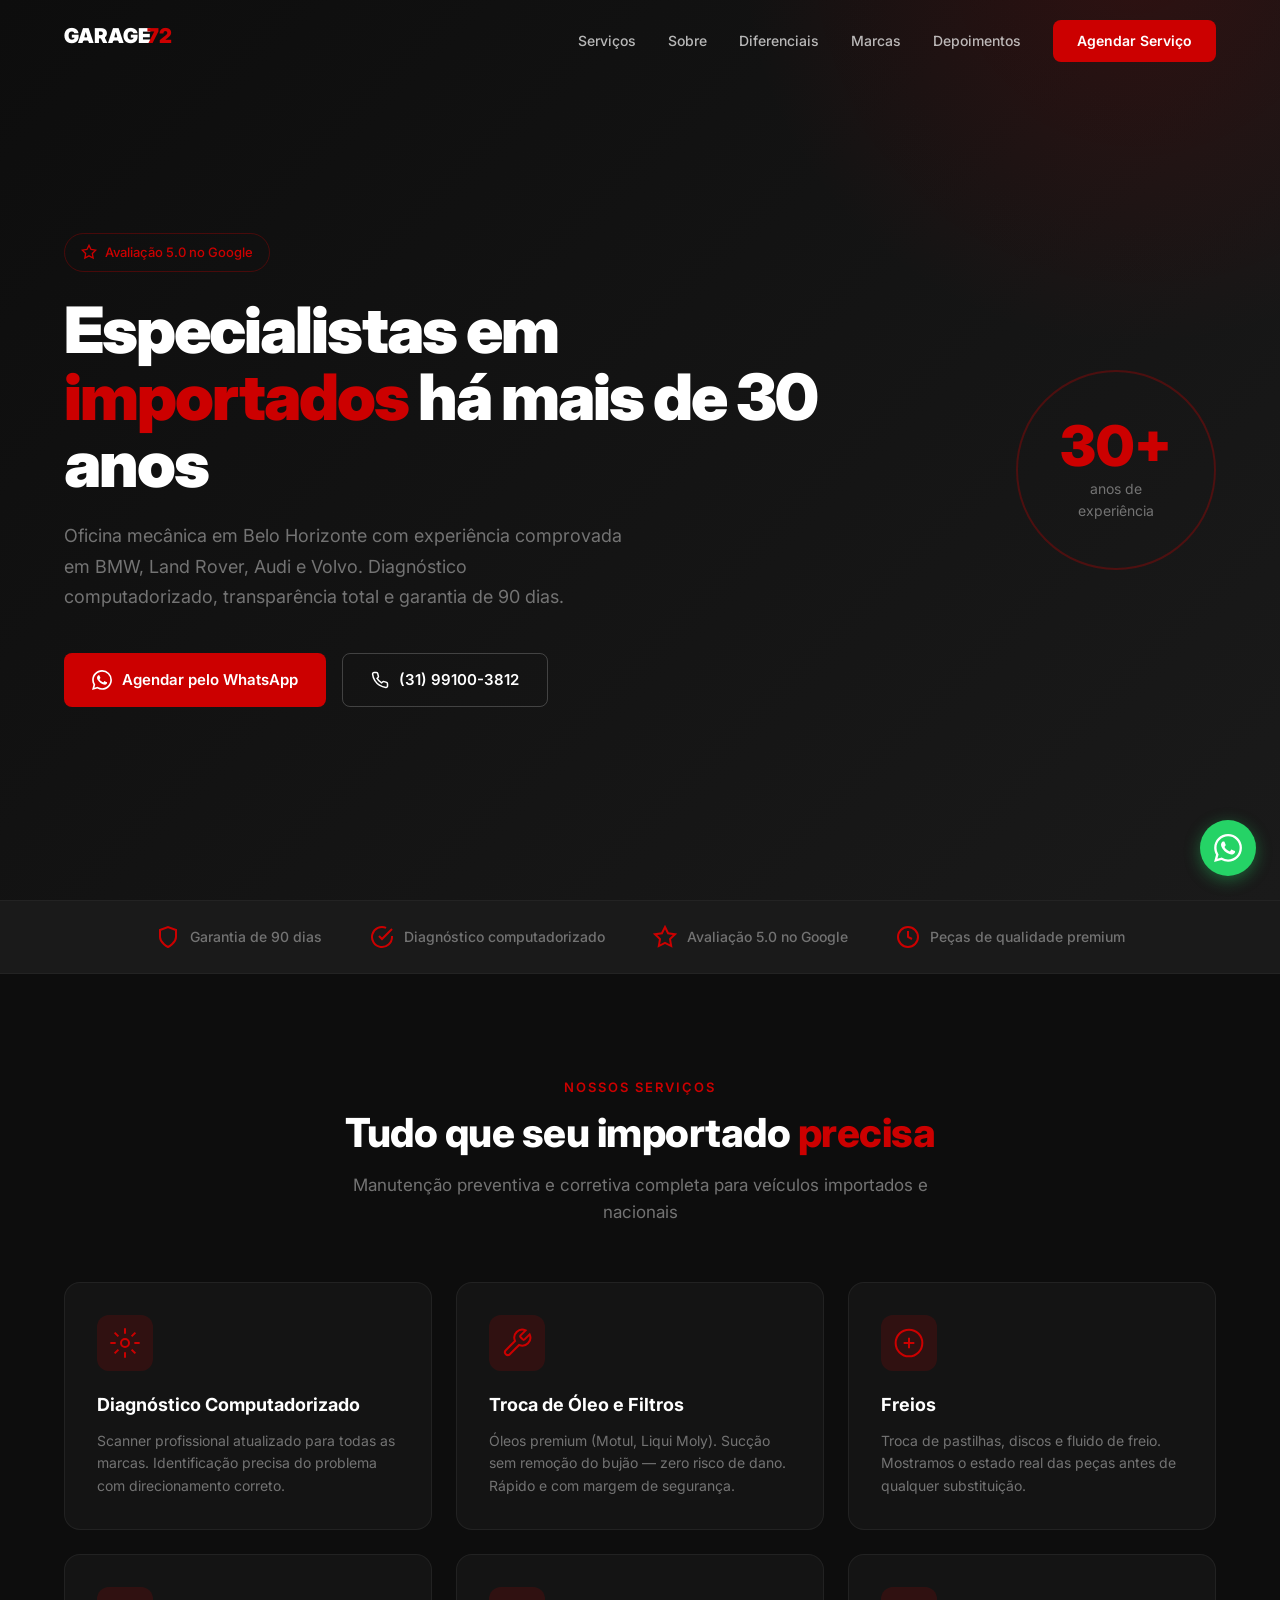
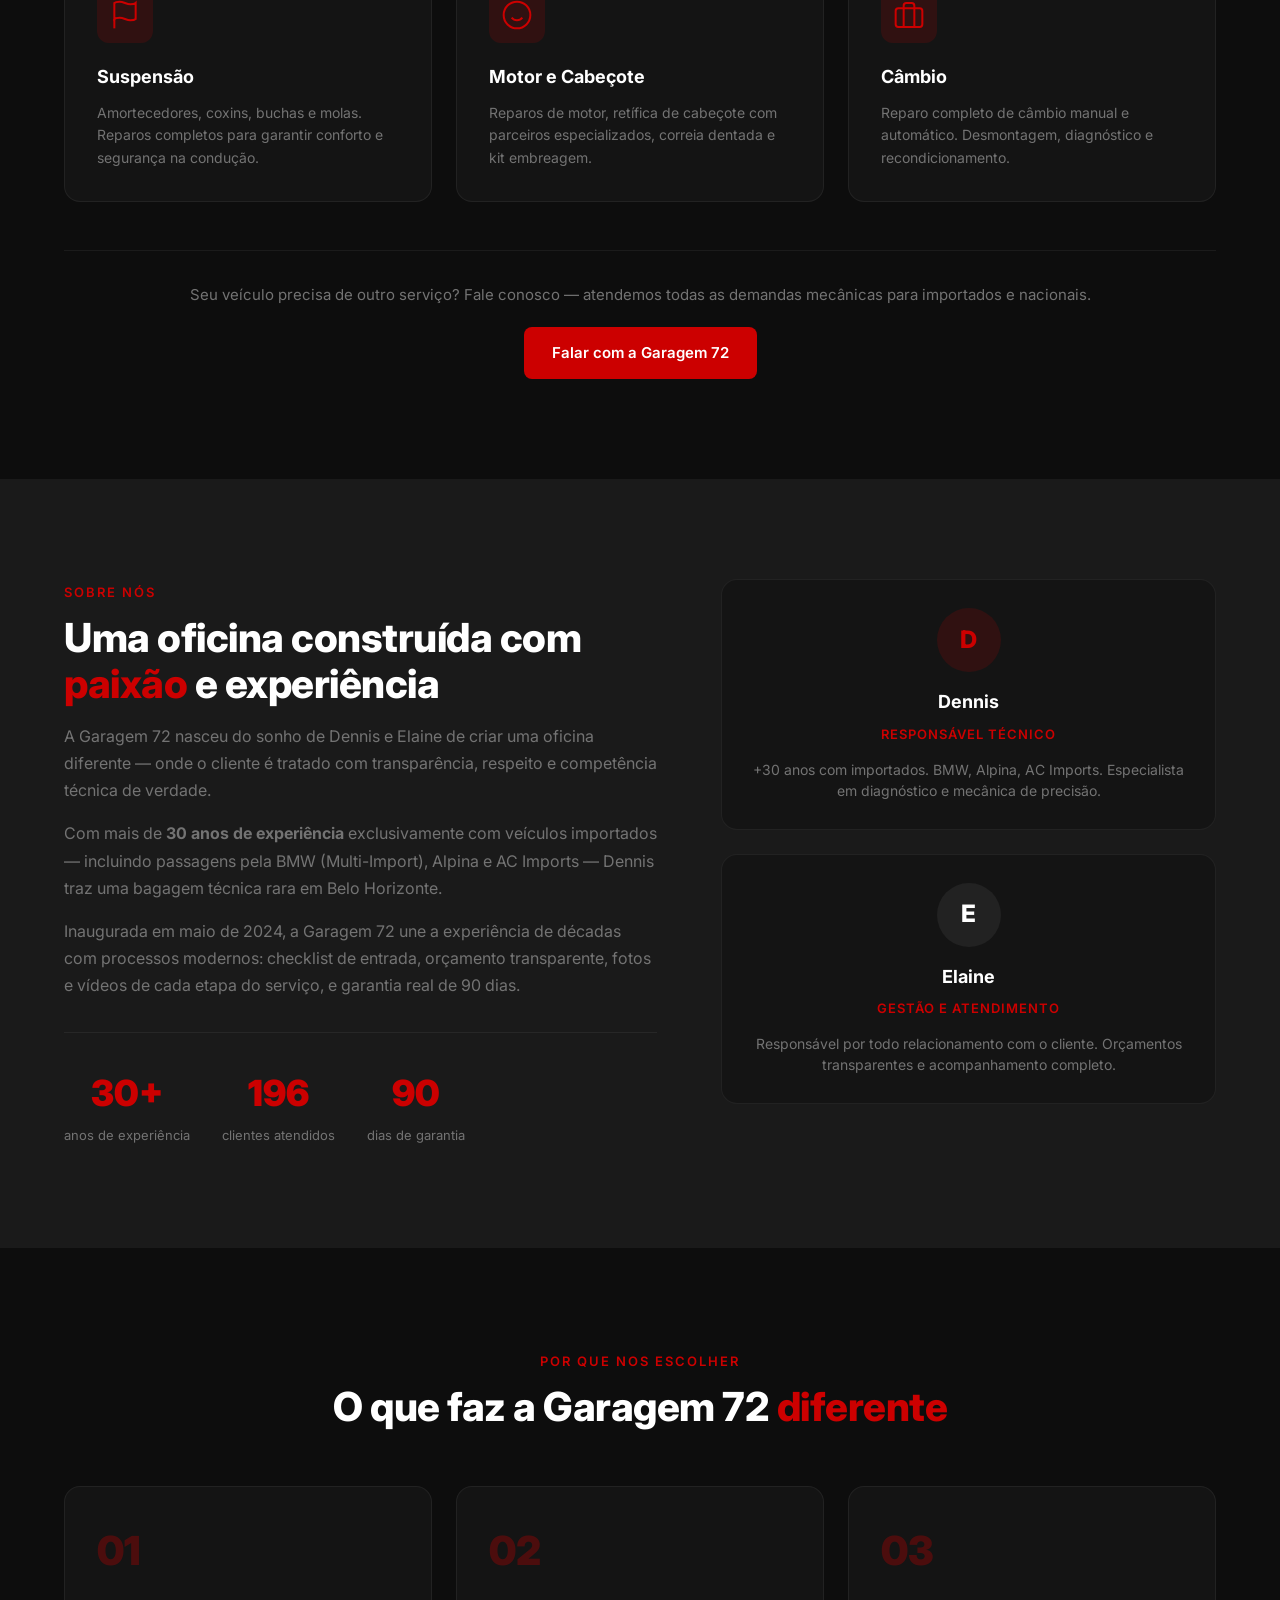
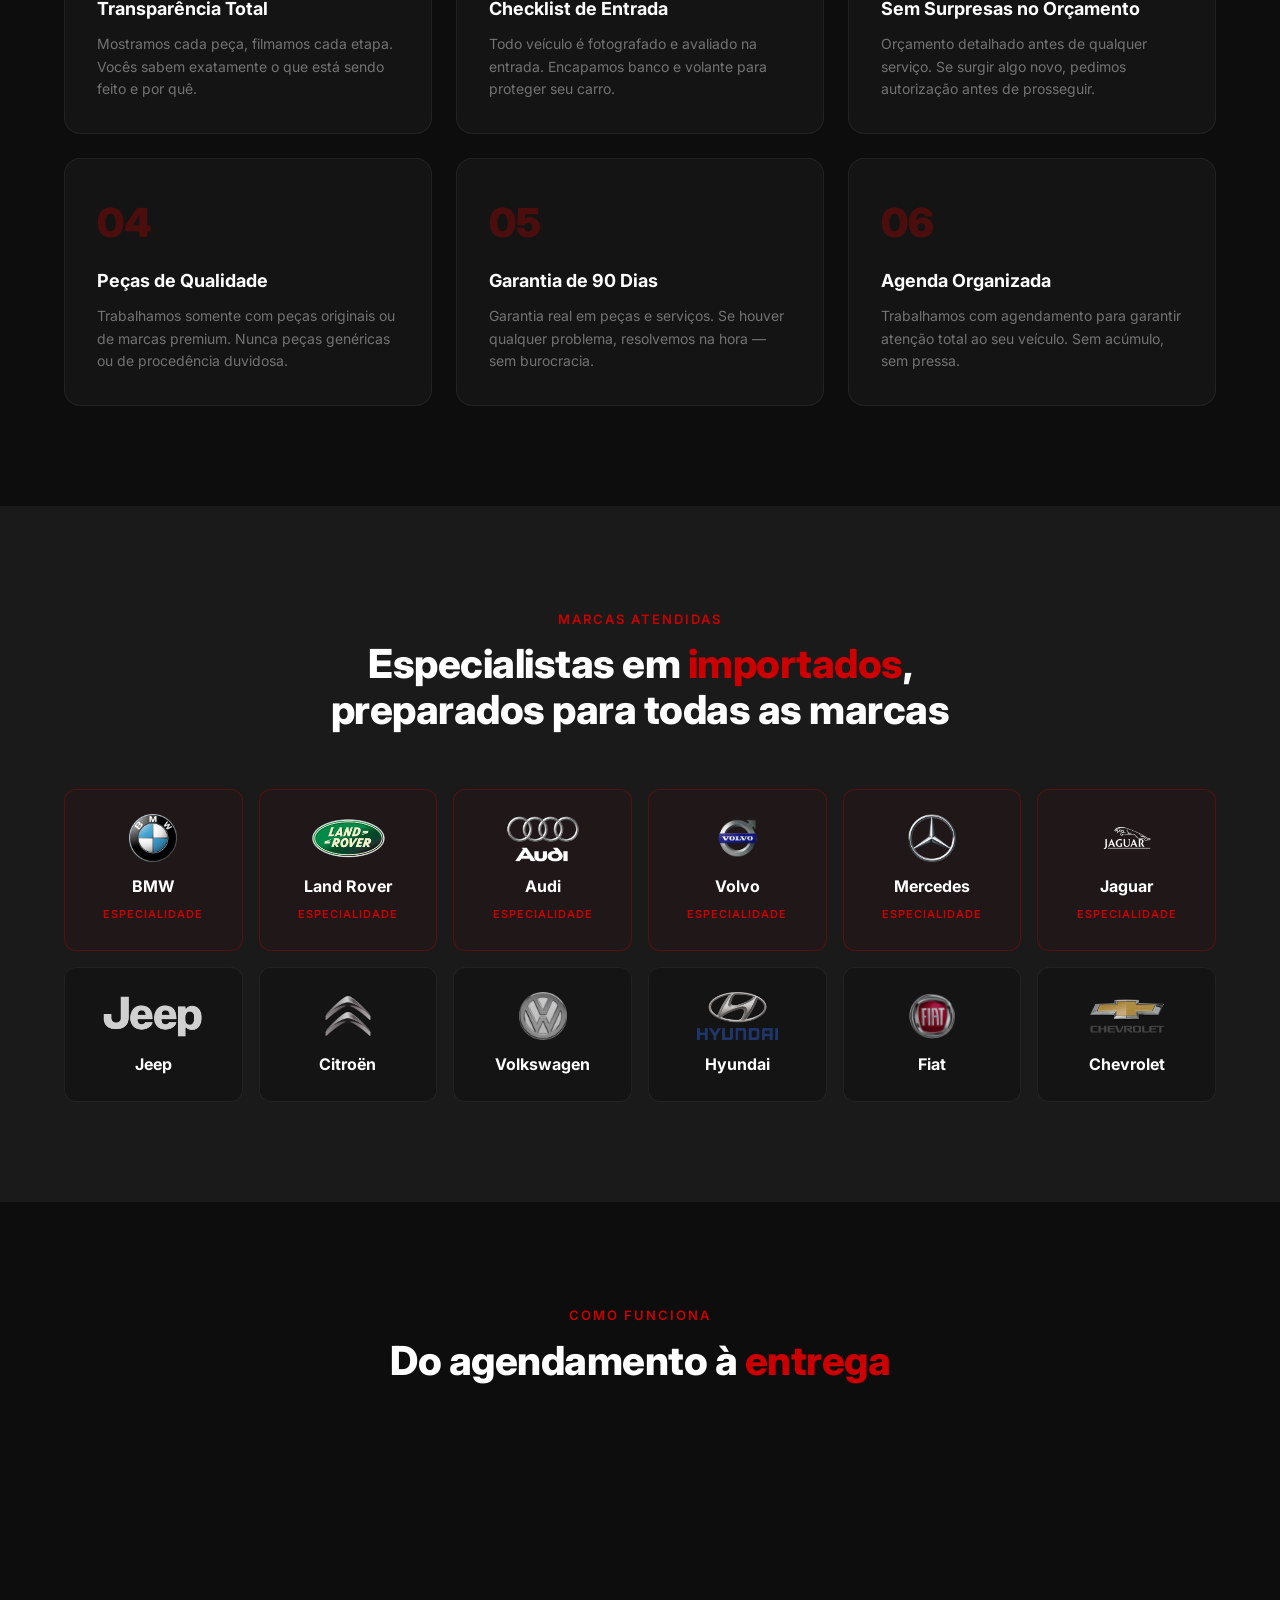
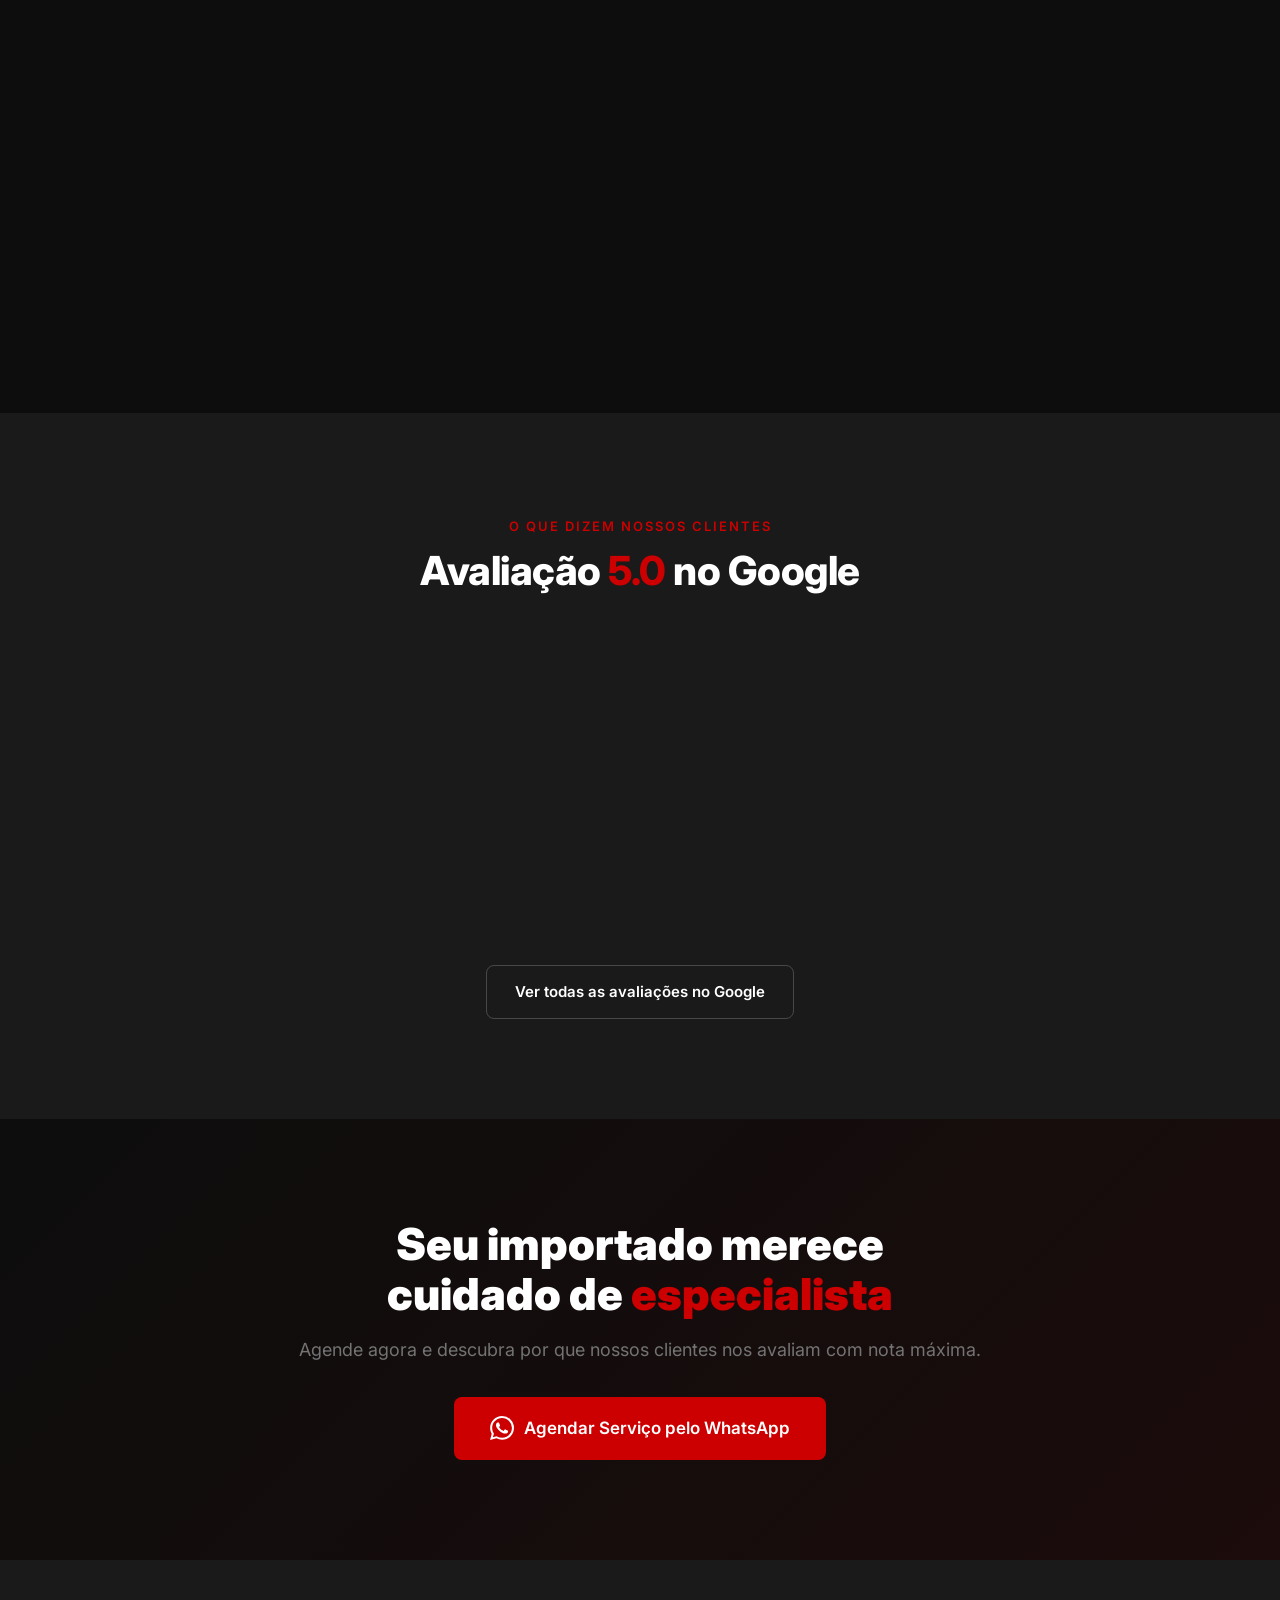
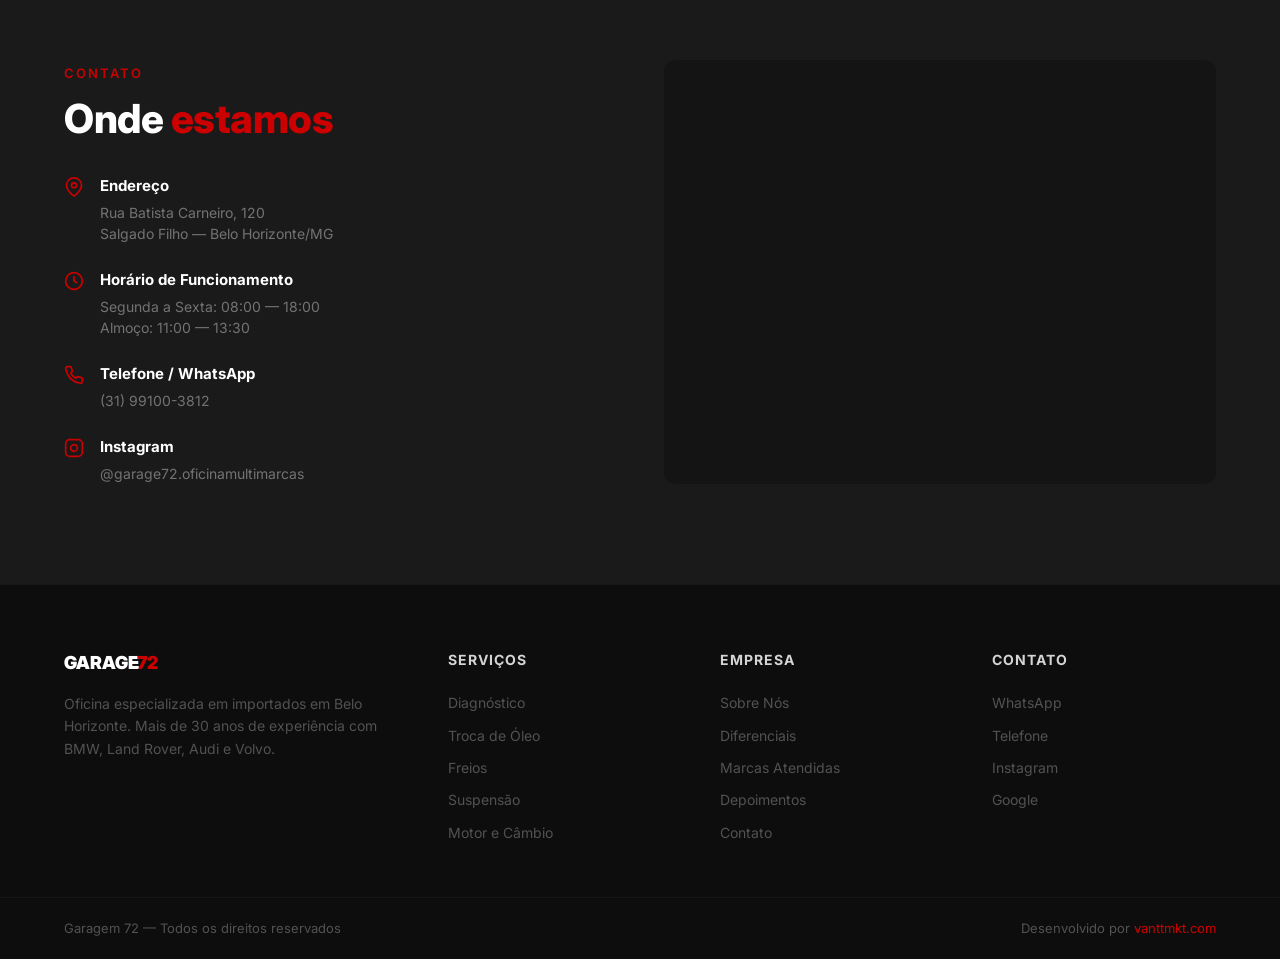
==== commit cb5a6989: "fix: remover fotos placeholder, corrigir AC Imports, logos PNG corretas Jaguar e Jeep - Removidas fo" ====
--- a/index.html
+++ b/index.html
@@ -159,7 +159,7 @@
                     <span class="section-label">Sobre Nós</span>
                     <h2 class="section-title">Uma oficina construída com <span class="text-red">paixão</span> e experiência</h2>
                     <p>A Garagem 72 nasceu do sonho de Dennis e Elaine de criar uma oficina diferente — onde o cliente é tratado com transparência, respeito e competência técnica de verdade.</p>
-                    <p>Com mais de <strong>30 anos de experiência</strong> exclusivamente com veículos importados — incluindo passagens pela BMW (Multi-Import), Alpina e 100 Portes — Dennis traz uma bagagem técnica rara em Belo Horizonte.</p>
+                    <p>Com mais de <strong>30 anos de experiência</strong> exclusivamente com veículos importados — incluindo passagens pela BMW (Multi-Import), Alpina e AC Imports — Dennis traz uma bagagem técnica rara em Belo Horizonte.</p>
                     <p>Inaugurada em maio de 2024, a Garagem 72 une a experiência de décadas com processos modernos: checklist de entrada, orçamento transparente, fotos e vídeos de cada etapa do serviço, e garantia real de 90 dias.</p>
                     <div class="about__stats">
                         <div class="about__stat">
@@ -178,13 +178,13 @@
                 </div>
                 <div class="about__team">
                     <div class="team-card">
-                        <img src="assets/images/pessoas/dennis.jpg" alt="Dennis — Responsável Técnico" class="team-card__photo" loading="lazy">
+                        <div class="team-card__avatar team-card__avatar--dennis">D</div>
                         <h3>Dennis</h3>
                         <span class="team-card__role">Responsável Técnico</span>
-                        <p>+30 anos com importados. BMW, Alpina, 100 Portes. Especialista em diagnóstico e mecânica de precisão.</p>
+                        <p>+30 anos com importados. BMW, Alpina, AC Imports. Especialista em diagnóstico e mecânica de precisão.</p>
                     </div>
                     <div class="team-card">
-                        <img src="assets/images/pessoas/elaine.jpg" alt="Elaine — Gestão e Atendimento" class="team-card__photo" loading="lazy">
+                        <div class="team-card__avatar team-card__avatar--elaine">E</div>
                         <h3>Elaine</h3>
                         <span class="team-card__role">Gestão e Atendimento</span>
                         <p>Responsável por todo relacionamento com o cliente. Orçamentos transparentes e acompanhamento completo.</p>
@@ -356,33 +356,24 @@
                     <div class="testimonial-card__stars">&#9733;&#9733;&#9733;&#9733;&#9733;</div>
                     <p>"Atendimento impecável. O Dennis explicou cada detalhe do serviço, mostrou as peças e foi totalmente transparente. Voltarei sempre."</p>
                     <div class="testimonial-card__author">
-                        <img src="assets/images/pessoas/cliente-1.jpg" alt="" class="testimonial-card__avatar" loading="lazy">
-                        <div>
-                            <span class="testimonial-card__name">Cliente verificado</span>
-                            <span class="testimonial-card__source">Google</span>
-                        </div>
+                        <span class="testimonial-card__name">Cliente verificado</span>
+                        <span class="testimonial-card__source">Google</span>
                     </div>
                 </div>
                 <div class="testimonial-card">
                     <div class="testimonial-card__stars">&#9733;&#9733;&#9733;&#9733;&#9733;</div>
                     <p>"Já passei em várias oficinas com minha BMW e nenhuma foi tão honesta e competente. Preço justo e serviço excelente."</p>
                     <div class="testimonial-card__author">
-                        <img src="assets/images/pessoas/cliente-2.jpg" alt="" class="testimonial-card__avatar" loading="lazy">
-                        <div>
-                            <span class="testimonial-card__name">Cliente verificado</span>
-                            <span class="testimonial-card__source">Google</span>
-                        </div>
+                        <span class="testimonial-card__name">Cliente verificado</span>
+                        <span class="testimonial-card__source">Google</span>
                     </div>
                 </div>
                 <div class="testimonial-card">
                     <div class="testimonial-card__stars">&#9733;&#9733;&#9733;&#9733;&#9733;</div>
                     <p>"A Elaine me atendeu muito bem, explicou tudo antes de começar. Recebi fotos do serviço sendo feito. Confiança total."</p>
                     <div class="testimonial-card__author">
-                        <img src="assets/images/pessoas/cliente-3.jpg" alt="" class="testimonial-card__avatar" loading="lazy">
-                        <div>
-                            <span class="testimonial-card__name">Cliente verificado</span>
-                            <span class="testimonial-card__source">Google</span>
-                        </div>
+                        <span class="testimonial-card__name">Cliente verificado</span>
+                        <span class="testimonial-card__source">Google</span>
                     </div>
                 </div>
             </div>
--- a/assets/css/style.css
+++ b/assets/css/style.css
@@ -454,15 +454,20 @@
     text-align: center;
 }
 
-.team-card__photo {
-    width: 80px;
-    height: 80px;
+.team-card__avatar {
+    width: 64px;
+    height: 64px;
     border-radius: 50%;
-    object-fit: cover;
+    display: flex;
+    align-items: center;
+    justify-content: center;
+    font-size: 24px;
+    font-weight: 800;
     margin: 0 auto 16px;
-    display: block;
-    border: 3px solid rgba(204,0,0,0.3);
-}
+}
+
+.team-card__avatar--dennis { background: var(--red-glow); color: var(--red); }
+.team-card__avatar--elaine { background: rgba(255,255,255,0.06); color: var(--white); }
 
 .team-card h3 { font-size: 18px; margin-bottom: 4px; }
 
@@ -663,19 +668,7 @@
     margin-bottom: 20px;
 }
 
-.testimonial-card__author {
-    display: flex;
-    align-items: center;
-    gap: 12px;
-}
-
-.testimonial-card__avatar {
-    width: 44px;
-    height: 44px;
-    border-radius: 50%;
-    object-fit: cover;
-    flex-shrink: 0;
-}
+.testimonial-card__author { display: flex; flex-direction: column; }
 
 .testimonial-card__name {
     font-weight: 600;
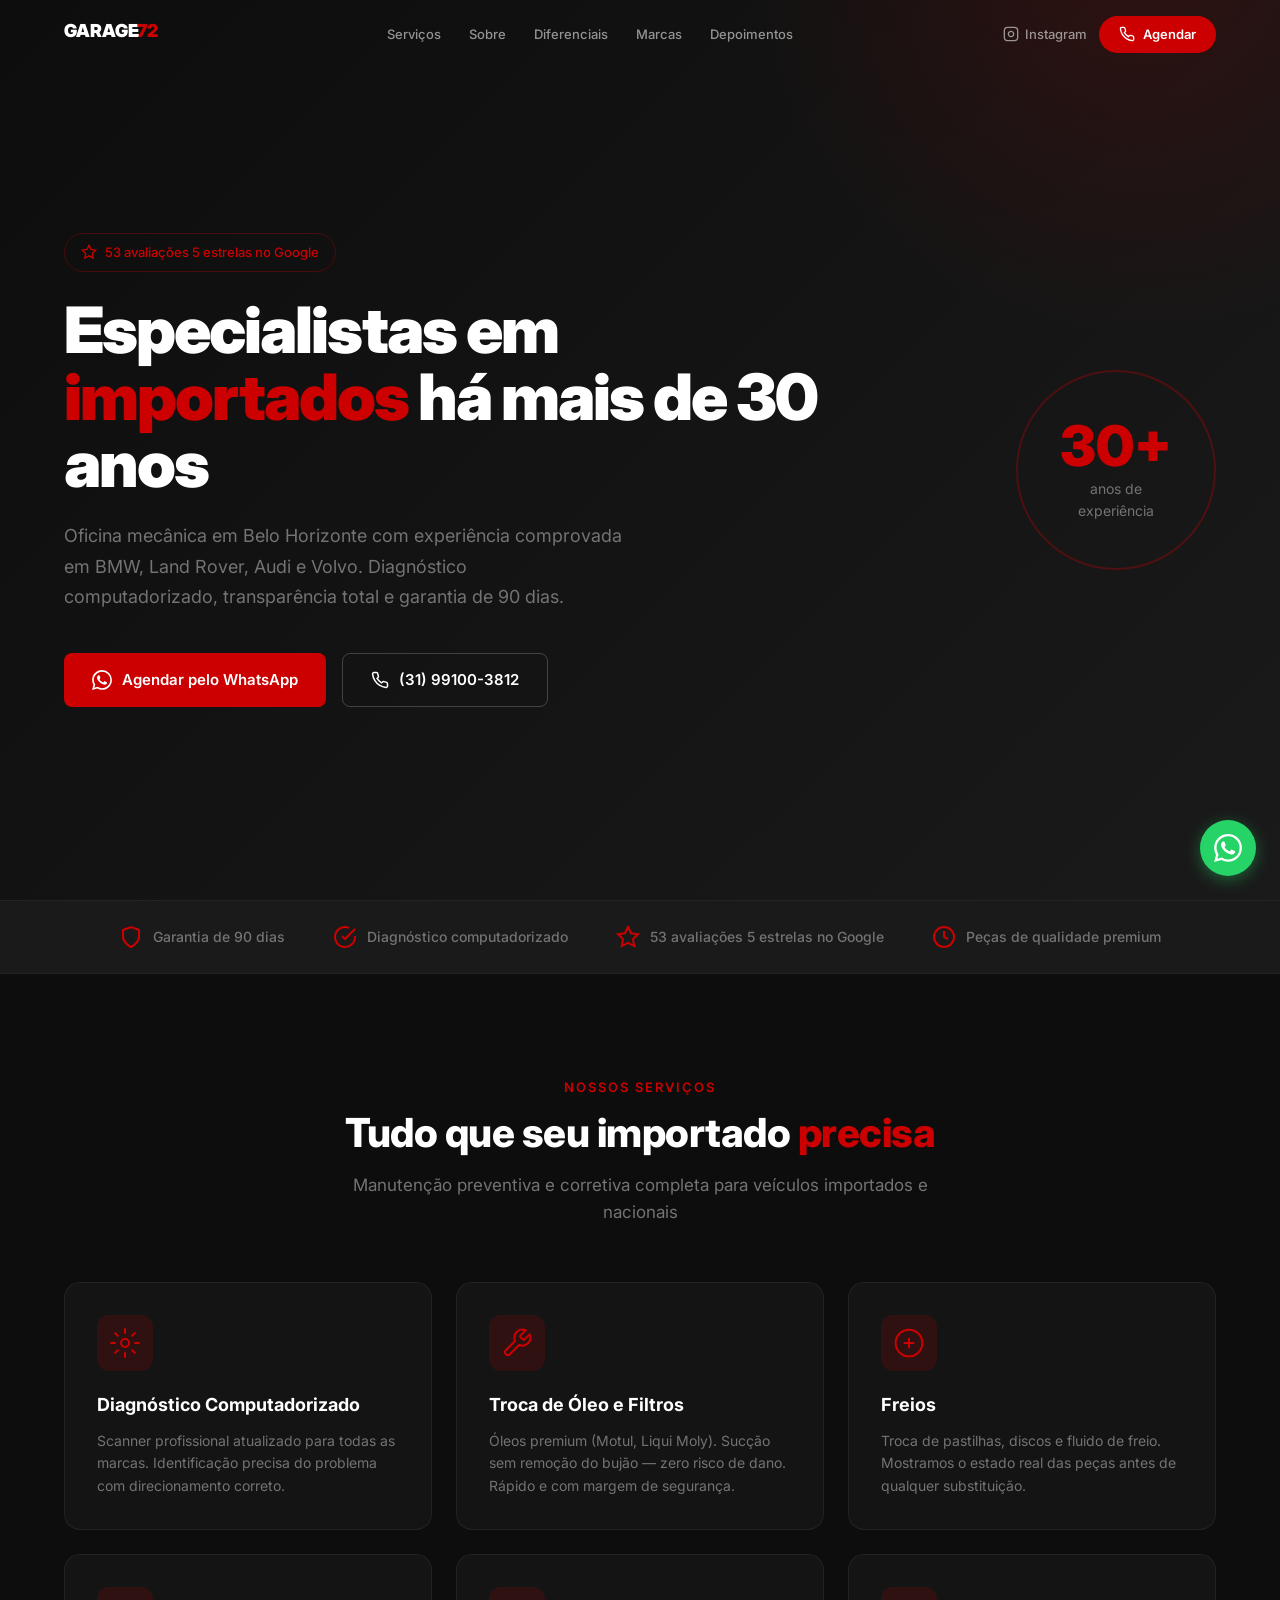
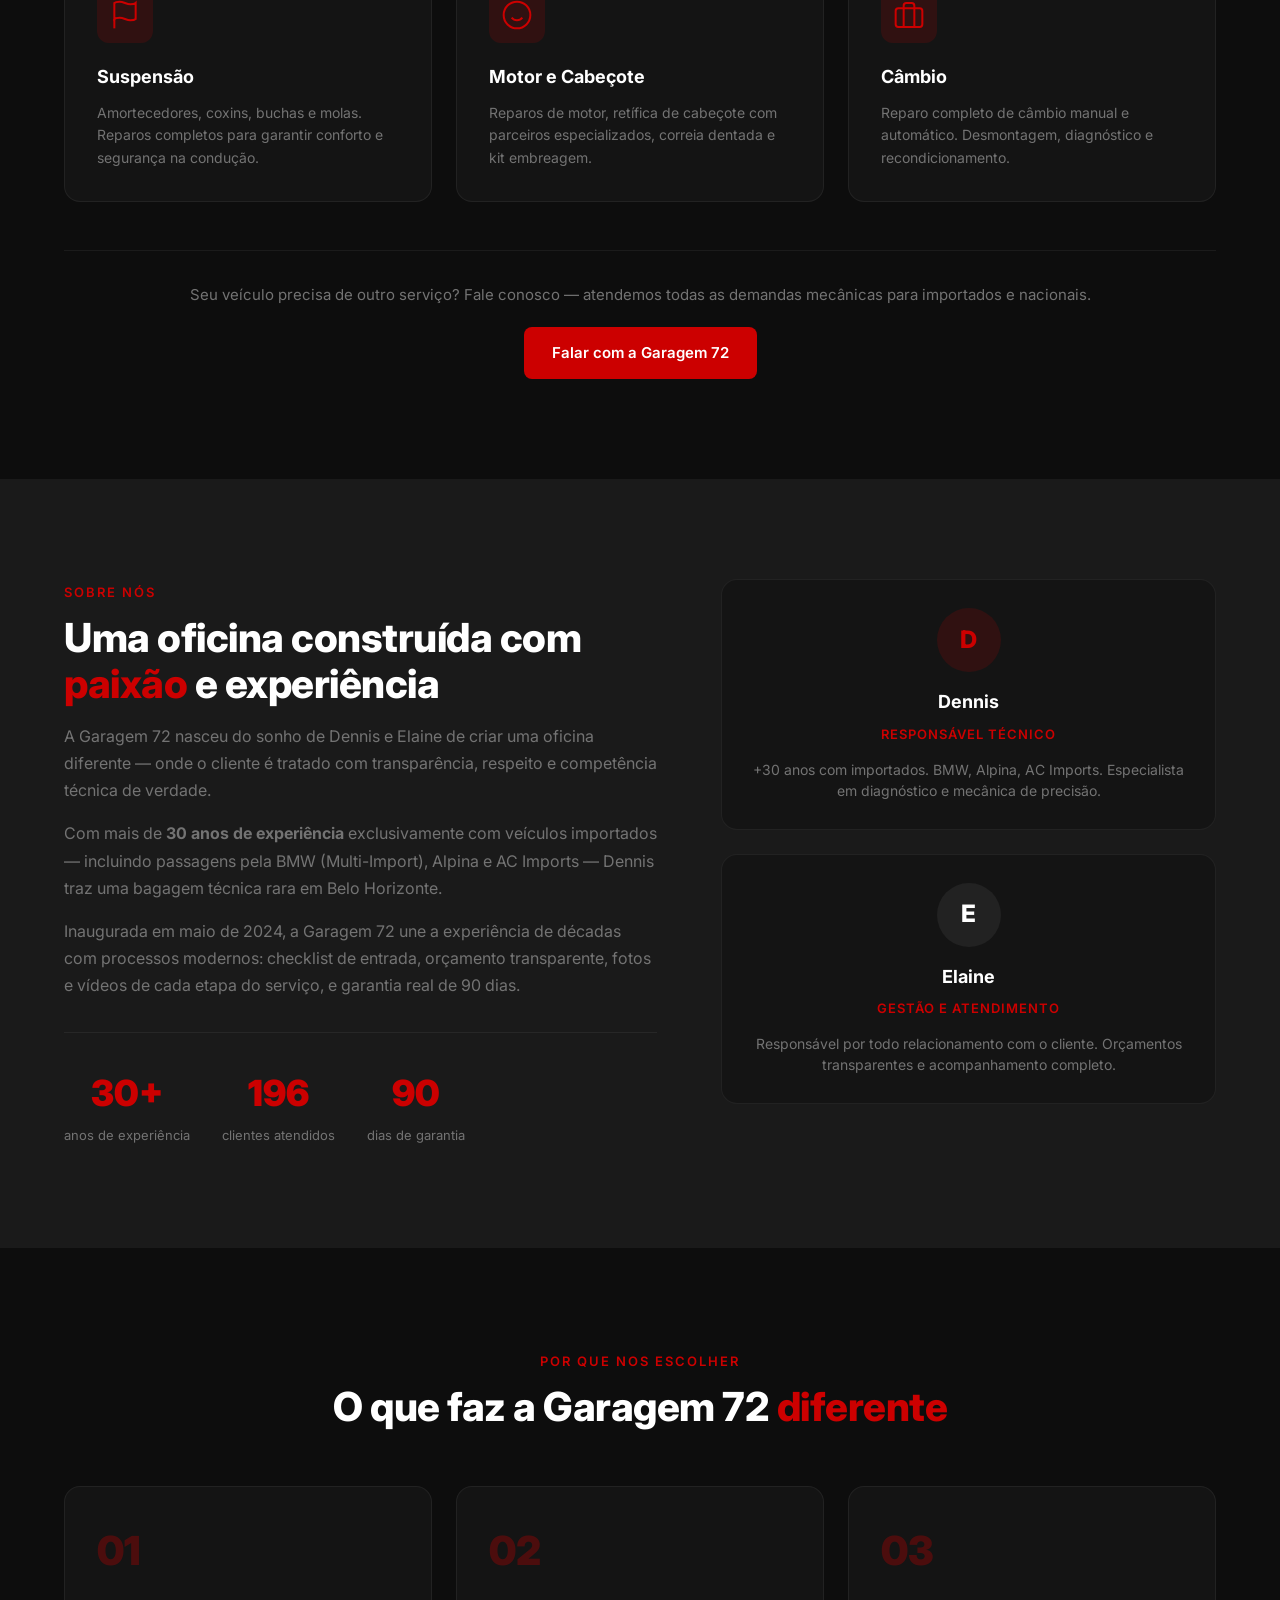
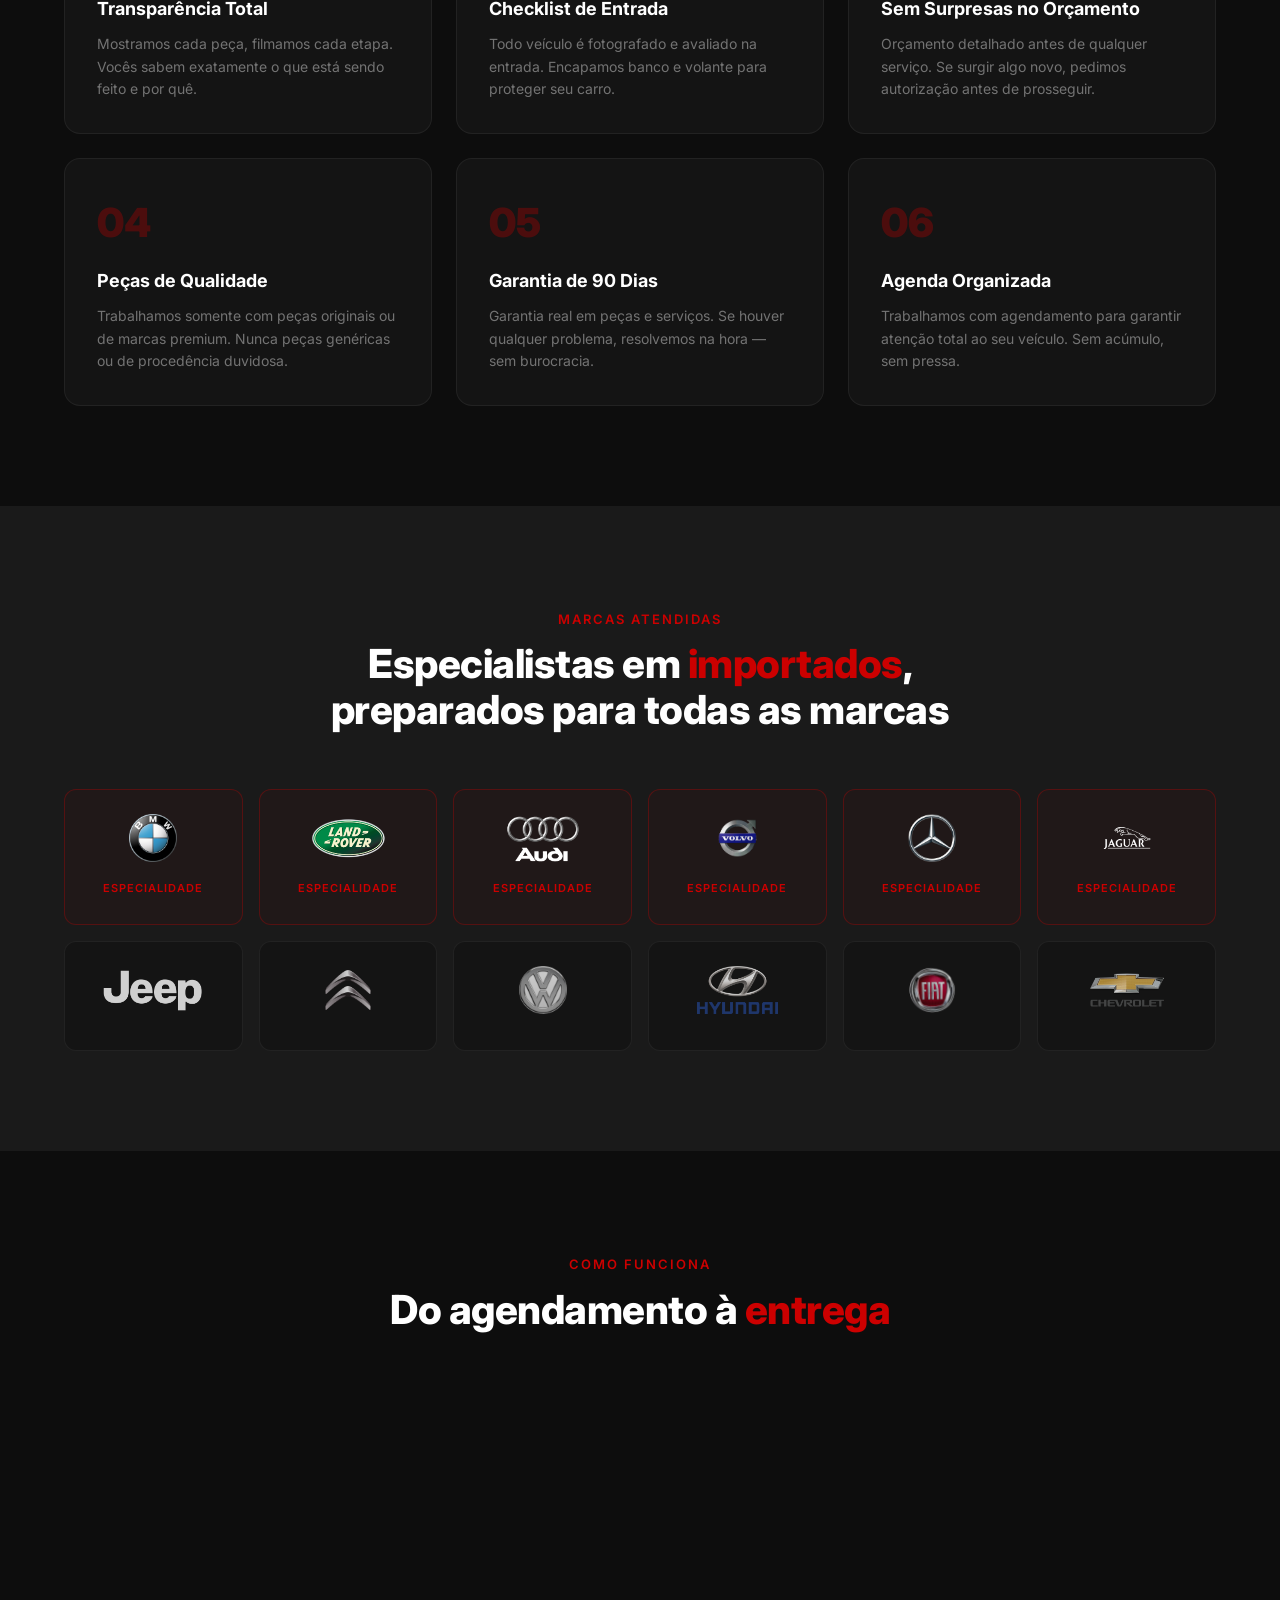
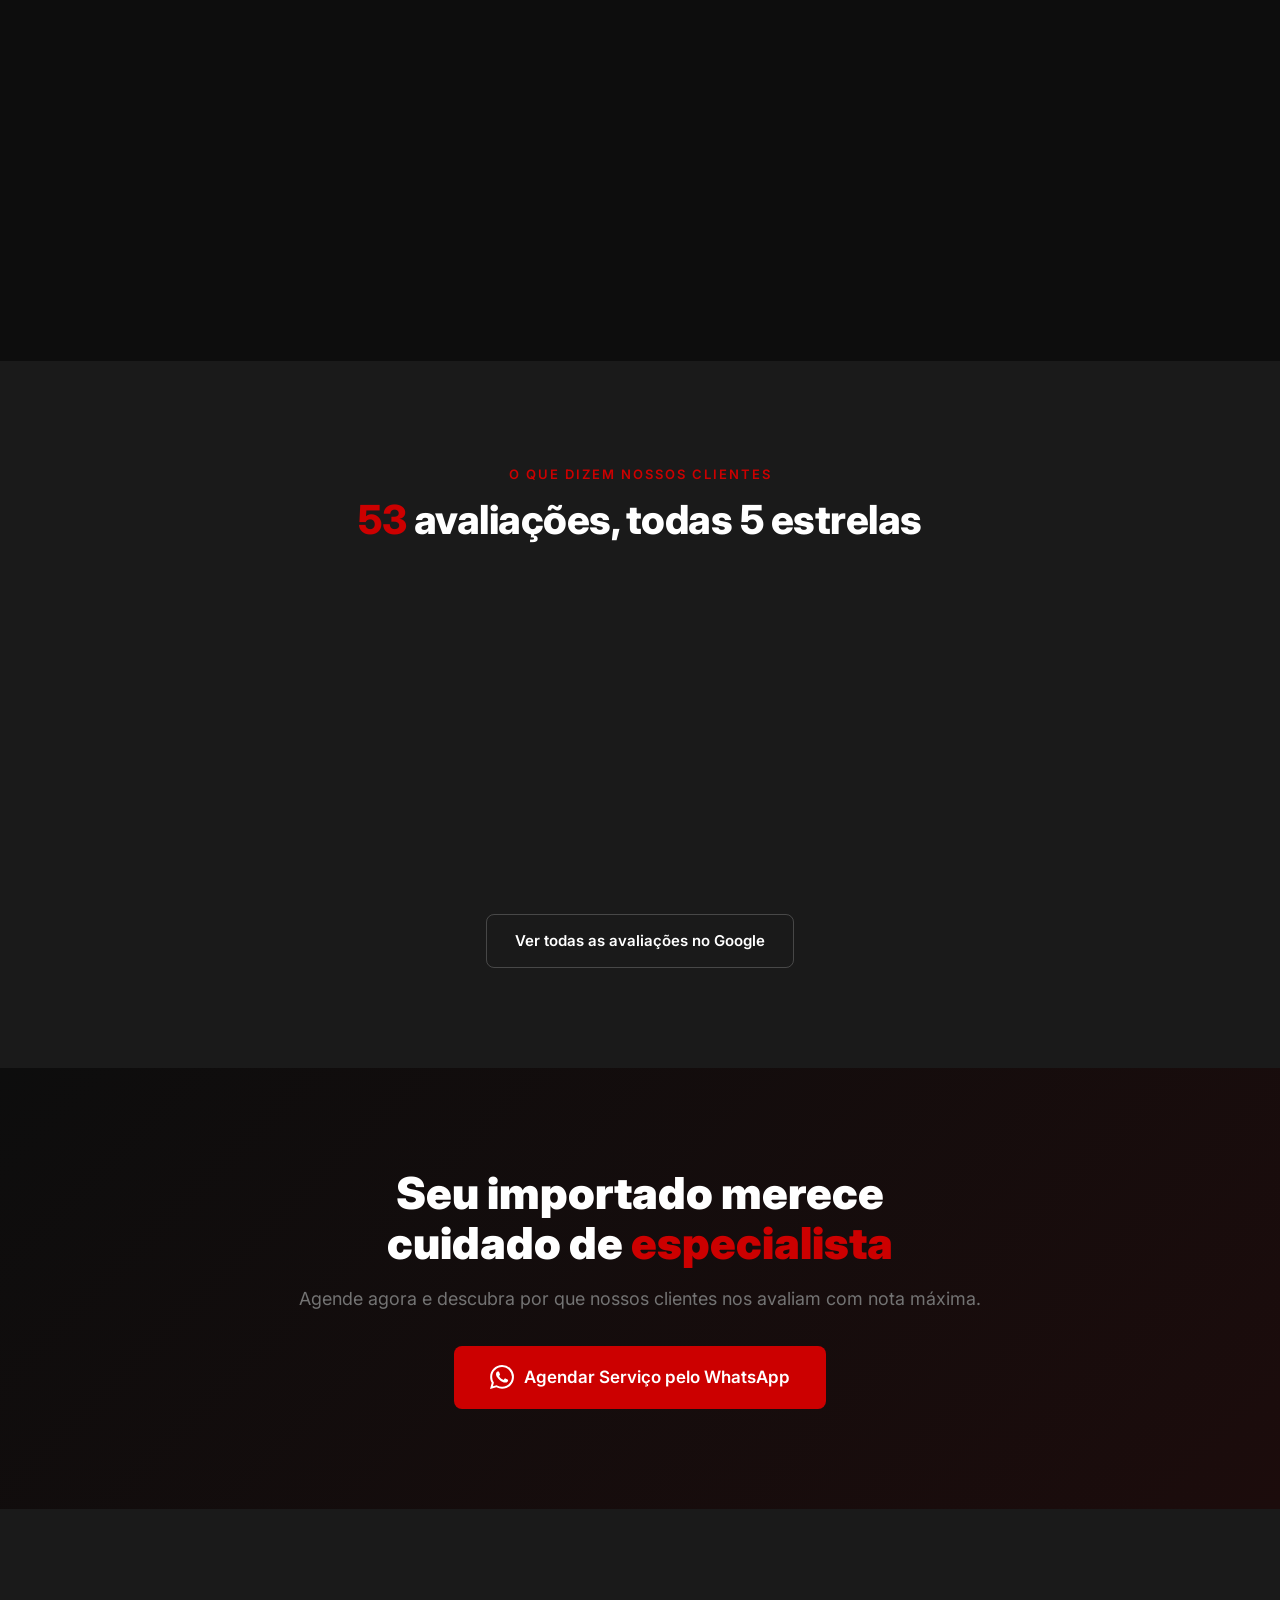
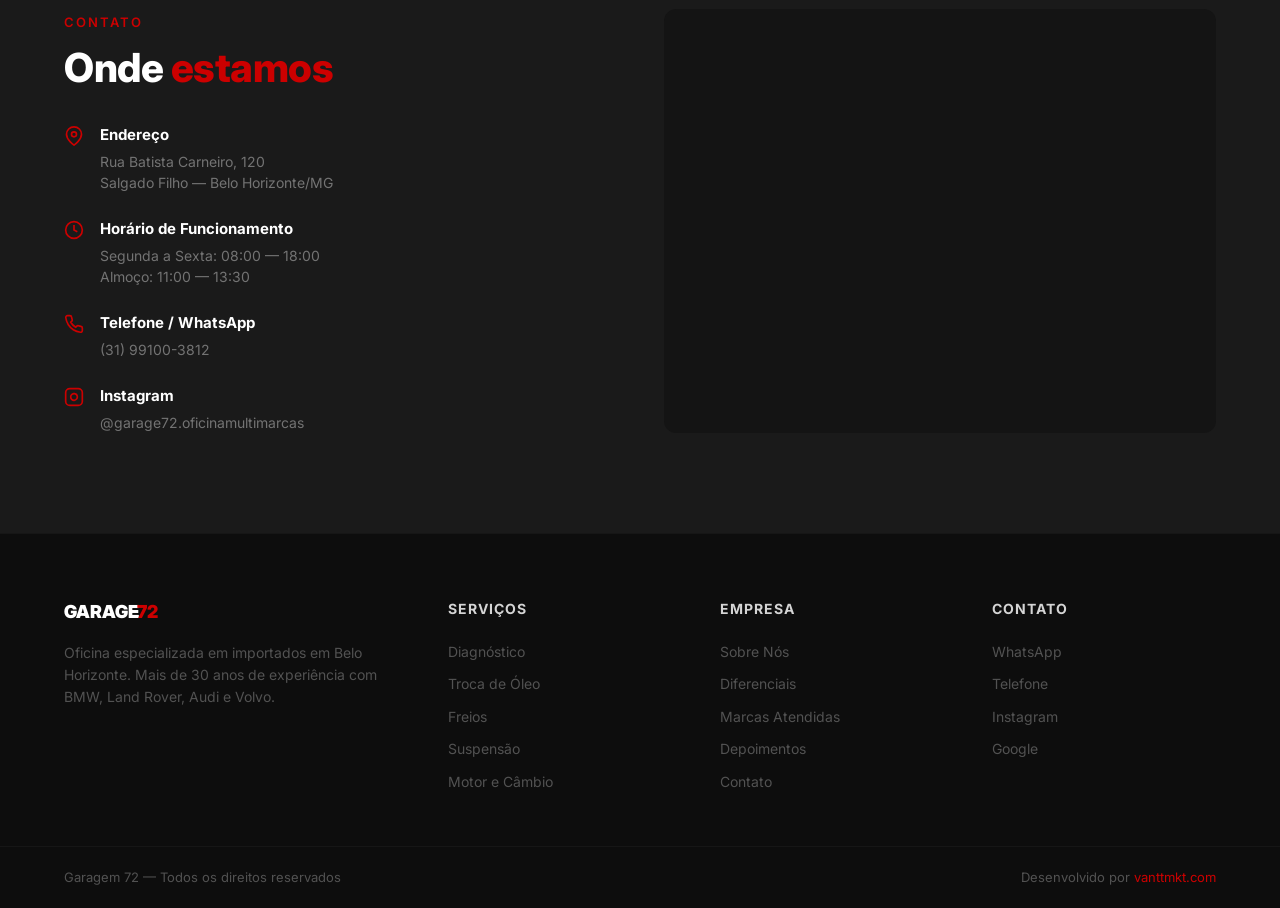
==== commit cf720c71: "feat: menu estilo Passo Seguro, nomes de marcas removidos, 53 avaliacoes - Desktop: header minimalis" ====
--- a/index.html
+++ b/index.html
@@ -15,7 +15,7 @@
     <link rel="stylesheet" href="assets/css/style.css">
 </head>
 <body>
-    <!-- HEADER -->
+    <!-- HEADER DESKTOP -->
     <header class="header" id="header">
         <div class="container header__inner">
             <a href="/" class="header__logo" aria-label="Garagem 72 — Página inicial">
@@ -24,19 +24,49 @@
                     <text x="130" y="35" fill="#CC0000" font-family="Inter, sans-serif" font-weight="900" font-size="32">72</text>
                 </svg>
             </a>
-            <nav class="header__nav" id="mainNav">
+            <nav class="header__nav">
                 <a href="#servicos" class="header__link">Serviços</a>
                 <a href="#sobre" class="header__link">Sobre</a>
                 <a href="#diferenciais" class="header__link">Diferenciais</a>
                 <a href="#marcas" class="header__link">Marcas</a>
                 <a href="#depoimentos" class="header__link">Depoimentos</a>
-                <a href="#contato" class="header__cta-link">Agendar Serviço</a>
             </nav>
-            <button class="header__menu-btn" id="menuBtn" aria-label="Abrir menu">
-                <span></span><span></span><span></span>
-            </button>
+            <div class="header__actions">
+                <a href="https://www.instagram.com/garage72.oficinamultimarcas" target="_blank" rel="noopener" class="header__link header__link--desktop-only">
+                    <svg width="16" height="16" viewBox="0 0 24 24" fill="none" stroke="currentColor" stroke-width="2"><rect x="2" y="2" width="20" height="20" rx="5" ry="5"/><path d="M16 11.37A4 4 0 1 1 12.63 8 4 4 0 0 1 16 11.37z"/><line x1="17.5" y1="6.5" x2="17.51" y2="6.5"/></svg>
+                    Instagram
+                </a>
+                <a href="https://wa.me/5531991003812?text=Ol%C3%A1%2C%20vim%20pelo%20site%20e%20gostaria%20de%20agendar%20um%20servi%C3%A7o." class="header__cta-link" target="_blank" rel="noopener">
+                    <svg width="16" height="16" viewBox="0 0 24 24" fill="none" stroke="currentColor" stroke-width="2"><path d="M22 16.92v3a2 2 0 0 1-2.18 2 19.79 19.79 0 0 1-8.63-3.07 19.5 19.5 0 0 1-6-6 19.79 19.79 0 0 1-3.07-8.67A2 2 0 0 1 4.11 2h3a2 2 0 0 1 2 1.72 12.84 12.84 0 0 0 .7 2.81 2 2 0 0 1-.45 2.11L8.09 9.91a16 16 0 0 0 6 6l1.27-1.27a2 2 0 0 1 2.11-.45 12.84 12.84 0 0 0 2.81.7A2 2 0 0 1 22 16.92z"/></svg>
+                    Agendar
+                </a>
+            </div>
         </div>
     </header>
+
+    <!-- MOBILE BOTTOM NAV -->
+    <nav class="mobile-nav" id="mobileNav">
+        <a href="#" class="mobile-nav__item mobile-nav__item--active">
+            <svg width="20" height="20" viewBox="0 0 24 24" fill="none" stroke="currentColor" stroke-width="2"><path d="M3 9l9-7 9 7v11a2 2 0 0 1-2 2H5a2 2 0 0 1-2-2z"/><polyline points="9 22 9 12 15 12 15 22"/></svg>
+            <span>Início</span>
+        </a>
+        <a href="#servicos" class="mobile-nav__item">
+            <svg width="20" height="20" viewBox="0 0 24 24" fill="none" stroke="currentColor" stroke-width="2"><path d="M14.7 6.3a1 1 0 0 0 0 1.4l1.6 1.6a1 1 0 0 0 1.4 0l3.77-3.77a6 6 0 0 1-7.94 7.94l-6.91 6.91a2.12 2.12 0 0 1-3-3l6.91-6.91a6 6 0 0 1 7.94-7.94l-3.76 3.76z"/></svg>
+            <span>Serviços</span>
+        </a>
+        <a href="#marcas" class="mobile-nav__item">
+            <svg width="20" height="20" viewBox="0 0 24 24" fill="none" stroke="currentColor" stroke-width="2"><circle cx="12" cy="12" r="10"/><path d="M12 6v6l4 2"/></svg>
+            <span>Marcas</span>
+        </a>
+        <a href="#contato" class="mobile-nav__item">
+            <svg width="20" height="20" viewBox="0 0 24 24" fill="none" stroke="currentColor" stroke-width="2"><path d="M21 10c0 7-9 13-9 13s-9-6-9-13a9 9 0 0 1 18 0z"/><circle cx="12" cy="10" r="3"/></svg>
+            <span>Contato</span>
+        </a>
+        <a href="https://wa.me/5531991003812?text=Ol%C3%A1%2C%20vim%20pelo%20site%20e%20gostaria%20de%20agendar%20um%20servi%C3%A7o." class="mobile-nav__item mobile-nav__item--cta" target="_blank" rel="noopener">
+            <svg width="20" height="20" viewBox="0 0 24 24" fill="currentColor"><path d="M17.472 14.382c-.297-.149-1.758-.867-2.03-.967-.273-.099-.471-.148-.67.15-.197.297-.767.966-.94 1.164-.173.199-.347.223-.644.075-.297-.15-1.255-.463-2.39-1.475-.883-.788-1.48-1.761-1.653-2.059-.173-.297-.018-.458.13-.606.134-.133.298-.347.446-.52.149-.174.198-.298.298-.497.099-.198.05-.371-.025-.52-.075-.149-.669-1.612-.916-2.207-.242-.579-.487-.5-.669-.51-.173-.008-.371-.01-.57-.01-.198 0-.52.074-.792.372-.272.297-1.04 1.016-1.04 2.479 0 1.462 1.065 2.875 1.213 3.074.149.198 2.096 3.2 5.077 4.487.709.306 1.262.489 1.694.625.712.227 1.36.195 1.871.118.571-.085 1.758-.719 2.006-1.413.248-.694.248-1.289.173-1.413-.074-.124-.272-.198-.57-.347m-5.421 7.403h-.004a9.87 9.87 0 01-5.031-1.378l-.361-.214-3.741.982.998-3.648-.235-.374a9.86 9.86 0 01-1.51-5.26c.001-5.45 4.436-9.884 9.888-9.884 2.64 0 5.122 1.03 6.988 2.898a9.825 9.825 0 012.893 6.994c-.003 5.45-4.437 9.884-9.885 9.884m8.413-18.297A11.815 11.815 0 0012.05 0C5.495 0 .16 5.335.157 11.892c0 2.096.547 4.142 1.588 5.945L.057 24l6.305-1.654a11.882 11.882 0 005.683 1.448h.005c6.554 0 11.89-5.335 11.893-11.893a11.821 11.821 0 00-3.48-8.413z"/></svg>
+            <span>WhatsApp</span>
+        </a>
+    </nav>
 
     <!-- HERO -->
     <section class="hero">
@@ -44,7 +74,7 @@
             <div class="hero__content">
                 <div class="hero__badge">
                     <svg width="16" height="16" viewBox="0 0 24 24" fill="none" stroke="currentColor" stroke-width="2"><path d="M12 2l3.09 6.26L22 9.27l-5 4.87 1.18 6.88L12 17.77l-6.18 3.25L7 14.14 2 9.27l6.91-1.01L12 2z"/></svg>
-                    Avaliação 5.0 no Google
+                    53 avaliações 5 estrelas no Google
                 </div>
                 <h1 class="hero__title">Especialistas em<br><span class="text-red">importados</span> há mais de 30 anos</h1>
                 <p class="hero__text">Oficina mecânica em Belo Horizonte com experiência comprovada em BMW, Land Rover, Audi e Volvo. Diagnóstico computadorizado, transparência total e garantia de 90 dias.</p>
@@ -82,7 +112,7 @@
                 </div>
                 <div class="trust-bar__item">
                     <svg width="24" height="24" viewBox="0 0 24 24" fill="none" stroke="currentColor" stroke-width="2"><path d="M12 2l3.09 6.26L22 9.27l-5 4.87 1.18 6.88L12 17.77l-6.18 3.25L7 14.14 2 9.27l6.91-1.01L12 2z"/></svg>
-                    <span>Avaliação 5.0 no Google</span>
+                    <span>53 avaliações 5 estrelas no Google</span>
                 </div>
                 <div class="trust-bar__item">
                     <svg width="24" height="24" viewBox="0 0 24 24" fill="none" stroke="currentColor" stroke-width="2"><circle cx="12" cy="12" r="10"/><path d="M12 6v6l4 2"/></svg>
@@ -246,57 +276,57 @@
             <div class="brands__grid">
                 <div class="brand-card brand-card--highlight">
                     <img src="assets/images/marcas/png/bmw.png" alt="BMW" class="brand-card__logo" loading="lazy">
-                    <span class="brand-card__name">BMW</span>
+                    <!-- BMW -->
                     <span class="brand-card__tag">Especialidade</span>
                 </div>
                 <div class="brand-card brand-card--highlight">
                     <img src="assets/images/marcas/png/land-rover.png" alt="Land Rover" class="brand-card__logo" loading="lazy">
-                    <span class="brand-card__name">Land Rover</span>
+                    <!-- Land Rover -->
                     <span class="brand-card__tag">Especialidade</span>
                 </div>
                 <div class="brand-card brand-card--highlight">
                     <img src="assets/images/marcas/png/audi.png" alt="Audi" class="brand-card__logo" loading="lazy">
-                    <span class="brand-card__name">Audi</span>
+                    <!-- Audi -->
                     <span class="brand-card__tag">Especialidade</span>
                 </div>
                 <div class="brand-card brand-card--highlight">
                     <img src="assets/images/marcas/png/volvo.png" alt="Volvo" class="brand-card__logo" loading="lazy">
-                    <span class="brand-card__name">Volvo</span>
+                    <!-- Volvo -->
                     <span class="brand-card__tag">Especialidade</span>
                 </div>
                 <div class="brand-card brand-card--highlight">
                     <img src="assets/images/marcas/png/mercedes.png" alt="Mercedes-Benz" class="brand-card__logo" loading="lazy">
-                    <span class="brand-card__name">Mercedes</span>
+                    <!-- Mercedes -->
                     <span class="brand-card__tag">Especialidade</span>
                 </div>
                 <div class="brand-card brand-card--highlight">
                     <img src="assets/images/marcas/png/jaguar.png" alt="Jaguar" class="brand-card__logo" loading="lazy">
-                    <span class="brand-card__name">Jaguar</span>
+                    <!-- Jaguar -->
                     <span class="brand-card__tag">Especialidade</span>
                 </div>
                 <div class="brand-card">
                     <img src="assets/images/marcas/png/jeep.png" alt="Jeep" class="brand-card__logo" loading="lazy">
-                    <span class="brand-card__name">Jeep</span>
+                    <!-- Jeep -->
                 </div>
                 <div class="brand-card">
                     <img src="assets/images/marcas/png/citroen.png" alt="Citroën" class="brand-card__logo" loading="lazy">
-                    <span class="brand-card__name">Citroën</span>
+                    <!-- Citroën -->
                 </div>
                 <div class="brand-card">
                     <img src="assets/images/marcas/png/volkswagen.png" alt="Volkswagen" class="brand-card__logo" loading="lazy">
-                    <span class="brand-card__name">Volkswagen</span>
+                    <!-- Volkswagen -->
                 </div>
                 <div class="brand-card">
                     <img src="assets/images/marcas/png/hyundai.png" alt="Hyundai" class="brand-card__logo" loading="lazy">
-                    <span class="brand-card__name">Hyundai</span>
+                    <!-- Hyundai -->
                 </div>
                 <div class="brand-card">
                     <img src="assets/images/marcas/png/fiat.png" alt="Fiat" class="brand-card__logo" loading="lazy">
-                    <span class="brand-card__name">Fiat</span>
+                    <!-- Fiat -->
                 </div>
                 <div class="brand-card">
                     <img src="assets/images/marcas/png/chevrolet.png" alt="Chevrolet" class="brand-card__logo" loading="lazy">
-                    <span class="brand-card__name">Chevrolet</span>
+                    <!-- Chevrolet -->
                 </div>
             </div>
         </div>
@@ -349,7 +379,7 @@
         <div class="container">
             <div class="section-header">
                 <span class="section-label">O que dizem nossos clientes</span>
-                <h2 class="section-title">Avaliação <span class="text-red">5.0</span> no Google</h2>
+                <h2 class="section-title"><span class="text-red">53</span> avaliações, todas 5 estrelas</h2>
             </div>
             <div class="testimonials__grid">
                 <div class="testimonial-card">
--- a/assets/css/style.css
+++ b/assets/css/style.css
@@ -55,20 +55,21 @@
 }
 
 /* ============================================
-   HEADER
+   HEADER (Desktop)
    ============================================ */
 .header {
     position: fixed;
     top: 0; left: 0; right: 0;
     z-index: 1000;
-    padding: 20px 0;
-    transition: all 0.3s ease;
+    padding: 16px 0;
+    transition: all 0.5s ease;
 }
 
 .header--scrolled {
-    background: rgba(13,13,13,0.95);
-    backdrop-filter: blur(12px);
-    padding: 12px 0;
+    background: rgba(13,13,13,0.92);
+    backdrop-filter: blur(16px);
+    -webkit-backdrop-filter: blur(16px);
+    padding: 10px 0;
     border-bottom: 1px solid rgba(255,255,255,0.06);
 }
 
@@ -81,60 +82,96 @@
 .header__logo { text-decoration: none; }
 
 .header__logo-svg {
-    height: 32px;
+    height: 28px;
     width: auto;
 }
 
 .header__nav {
     display: flex;
     align-items: center;
-    gap: 32px;
+    gap: 28px;
 }
 
 .header__link {
-    color: rgba(255,255,255,0.7);
+    color: rgba(255,255,255,0.55);
     text-decoration: none;
-    font-size: 14px;
+    font-size: 13px;
     font-weight: 500;
     transition: color 0.2s;
+    display: flex;
+    align-items: center;
+    gap: 6px;
 }
 
 .header__link:hover { color: var(--white); }
+
+.header__actions {
+    display: flex;
+    align-items: center;
+    gap: 12px;
+}
 
 .header__cta-link {
     color: var(--white);
     text-decoration: none;
-    font-size: 14px;
+    font-size: 13px;
     font-weight: 600;
     background: var(--red);
-    padding: 10px 24px;
-    border-radius: 8px;
-    transition: background 0.2s;
-}
-
-.header__cta-link:hover { background: var(--red-dark); }
-
-.header__menu-btn {
+    padding: 8px 20px;
+    border-radius: 100px;
+    transition: all 0.2s;
+    display: flex;
+    align-items: center;
+    gap: 8px;
+}
+
+.header__cta-link:hover { background: var(--red-dark); transform: translateY(-1px); }
+
+.header__link--desktop-only { display: flex; }
+
+/* ============================================
+   MOBILE BOTTOM NAV
+   ============================================ */
+.mobile-nav {
     display: none;
+    position: fixed;
+    bottom: 0; left: 0; right: 0;
+    z-index: 1000;
+    background: rgba(13,13,13,0.95);
+    backdrop-filter: blur(16px);
+    -webkit-backdrop-filter: blur(16px);
+    border-top: 1px solid rgba(255,255,255,0.06);
+    padding: 8px 8px;
+    padding-bottom: calc(8px + env(safe-area-inset-bottom));
+    justify-content: space-around;
+}
+
+.mobile-nav__item {
+    display: flex;
     flex-direction: column;
-    gap: 5px;
-    background: none;
-    border: none;
-    cursor: pointer;
-    padding: 8px;
-}
-
-.header__menu-btn span {
-    display: block;
-    width: 24px;
-    height: 2px;
-    background: var(--white);
-    transition: all 0.3s;
-}
-
-.header__menu-btn.active span:nth-child(1) { transform: rotate(45deg) translate(5px, 5px); }
-.header__menu-btn.active span:nth-child(2) { opacity: 0; }
-.header__menu-btn.active span:nth-child(3) { transform: rotate(-45deg) translate(5px, -5px); }
+    align-items: center;
+    gap: 2px;
+    padding: 6px 10px;
+    border-radius: 12px;
+    text-decoration: none;
+    font-size: 10px;
+    font-weight: 500;
+    color: rgba(255,255,255,0.4);
+    transition: color 0.2s;
+    min-width: 56px;
+}
+
+.mobile-nav__item svg { flex-shrink: 0; }
+
+.mobile-nav__item--active {
+    color: var(--red);
+    font-weight: 600;
+}
+
+.mobile-nav__item--cta {
+    color: #25D366;
+    font-weight: 600;
+}
 
 /* ============================================
    HERO
@@ -865,35 +902,11 @@
 }
 
 @media (max-width: 768px) {
-    .header__nav {
-        position: fixed;
-        top: 0; left: 0; right: 0; bottom: 0;
-        background: rgba(13,13,13,0.98);
-        flex-direction: column;
-        align-items: center;
-        justify-content: center;
-        gap: 24px;
-        opacity: 0;
-        visibility: hidden;
-        transition: all 0.3s;
-    }
-
-    .header__nav.active {
-        opacity: 1;
-        visibility: visible;
-    }
-
-    .header__nav .header__link {
-        font-size: 20px;
-        color: var(--white);
-    }
-
-    .header__nav .header__cta-link {
-        font-size: 18px;
-        padding: 14px 32px;
-    }
-
-    .header__menu-btn { display: flex; }
+    .header__nav { display: none; }
+    .header__actions { display: none; }
+    .header__link--desktop-only { display: none; }
+    .mobile-nav { display: flex; }
+    body { padding-bottom: 72px; }
 
     .hero { padding: 100px 0 60px; min-height: auto; }
     .hero__inner { grid-template-columns: 1fr; gap: 40px; }
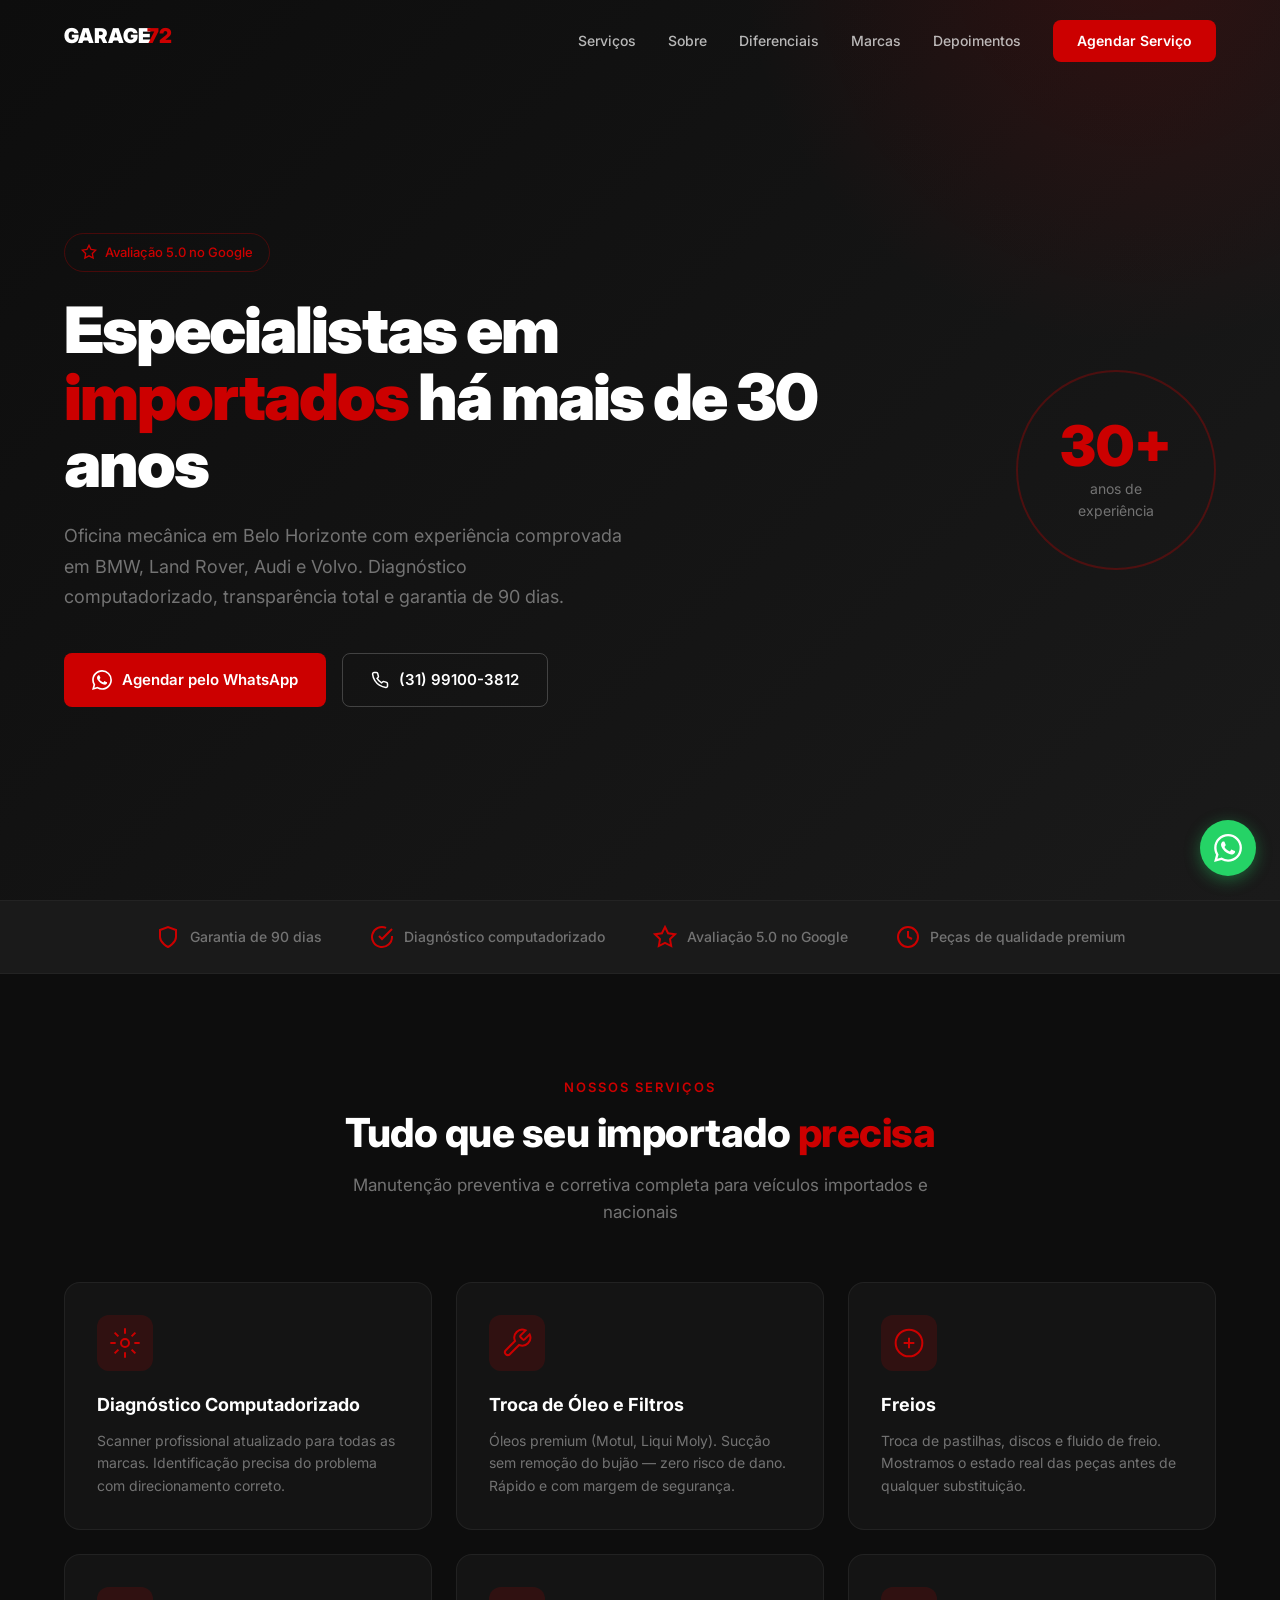
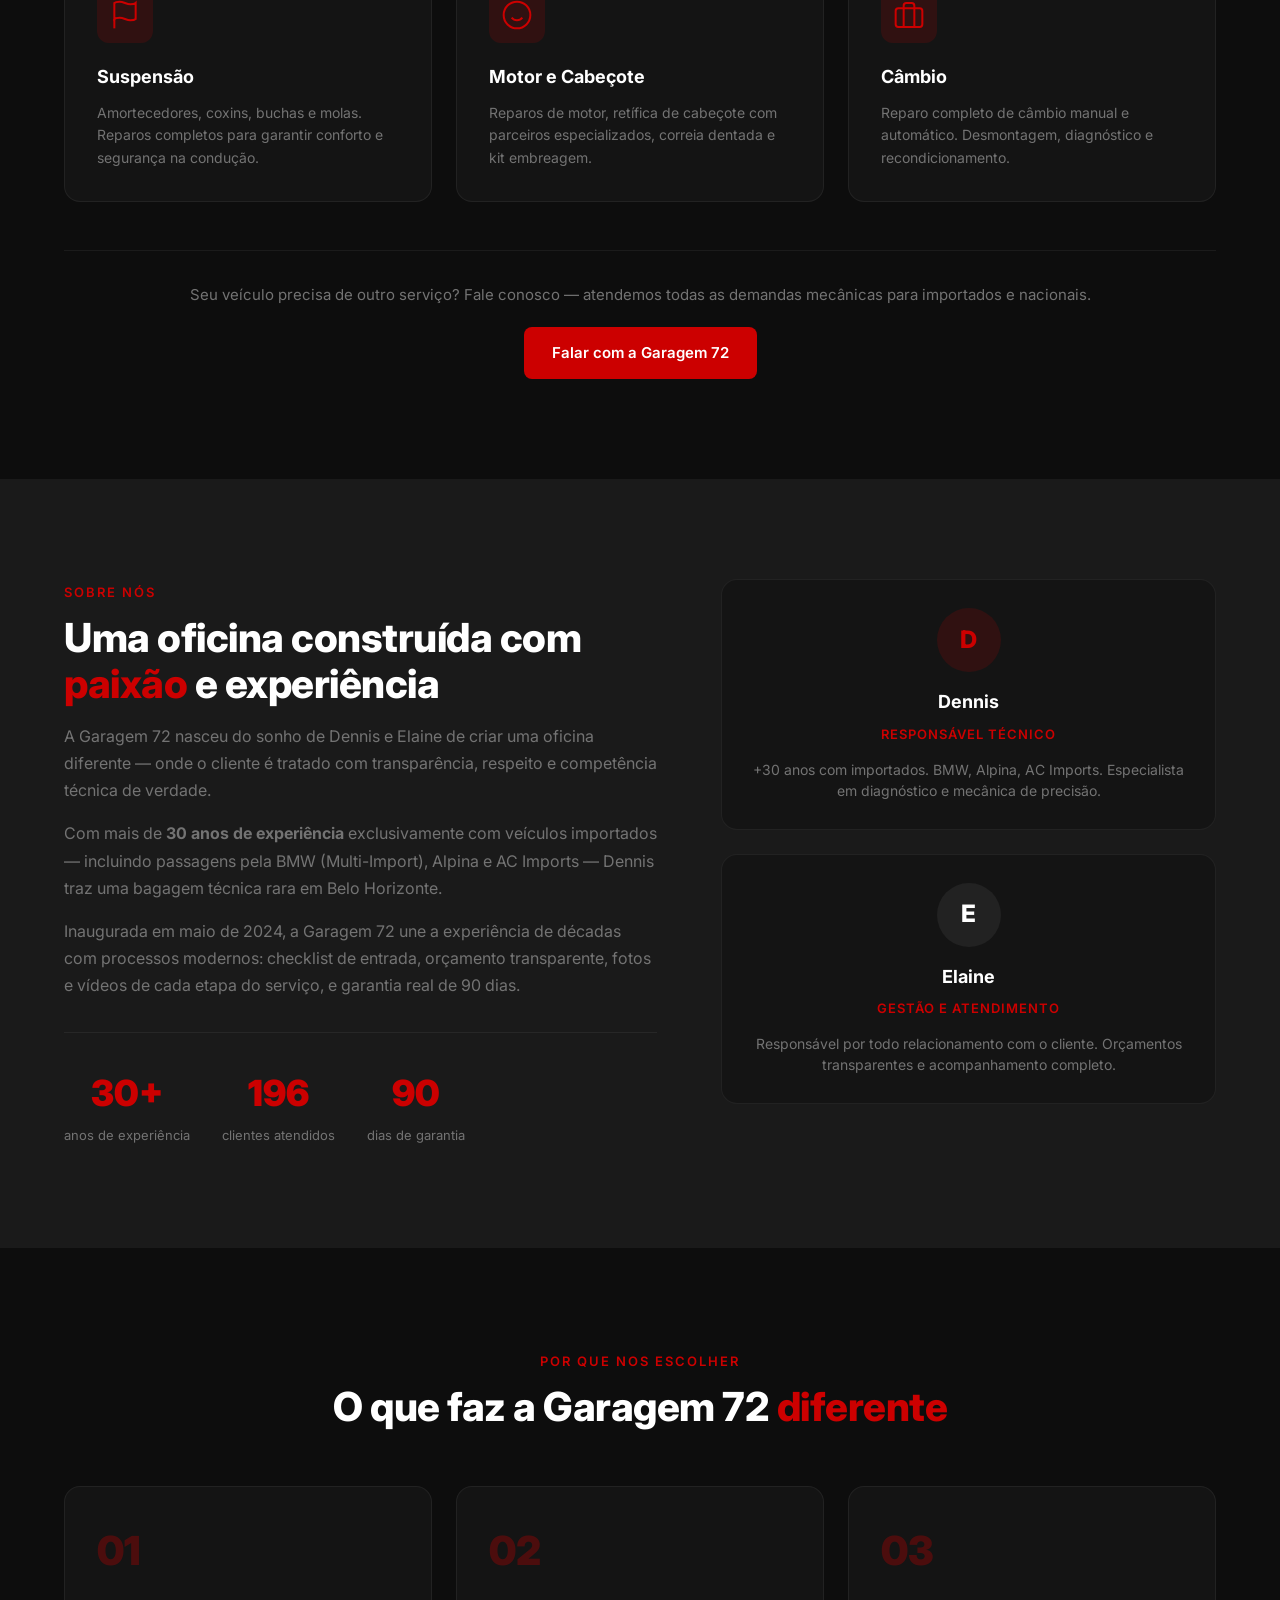
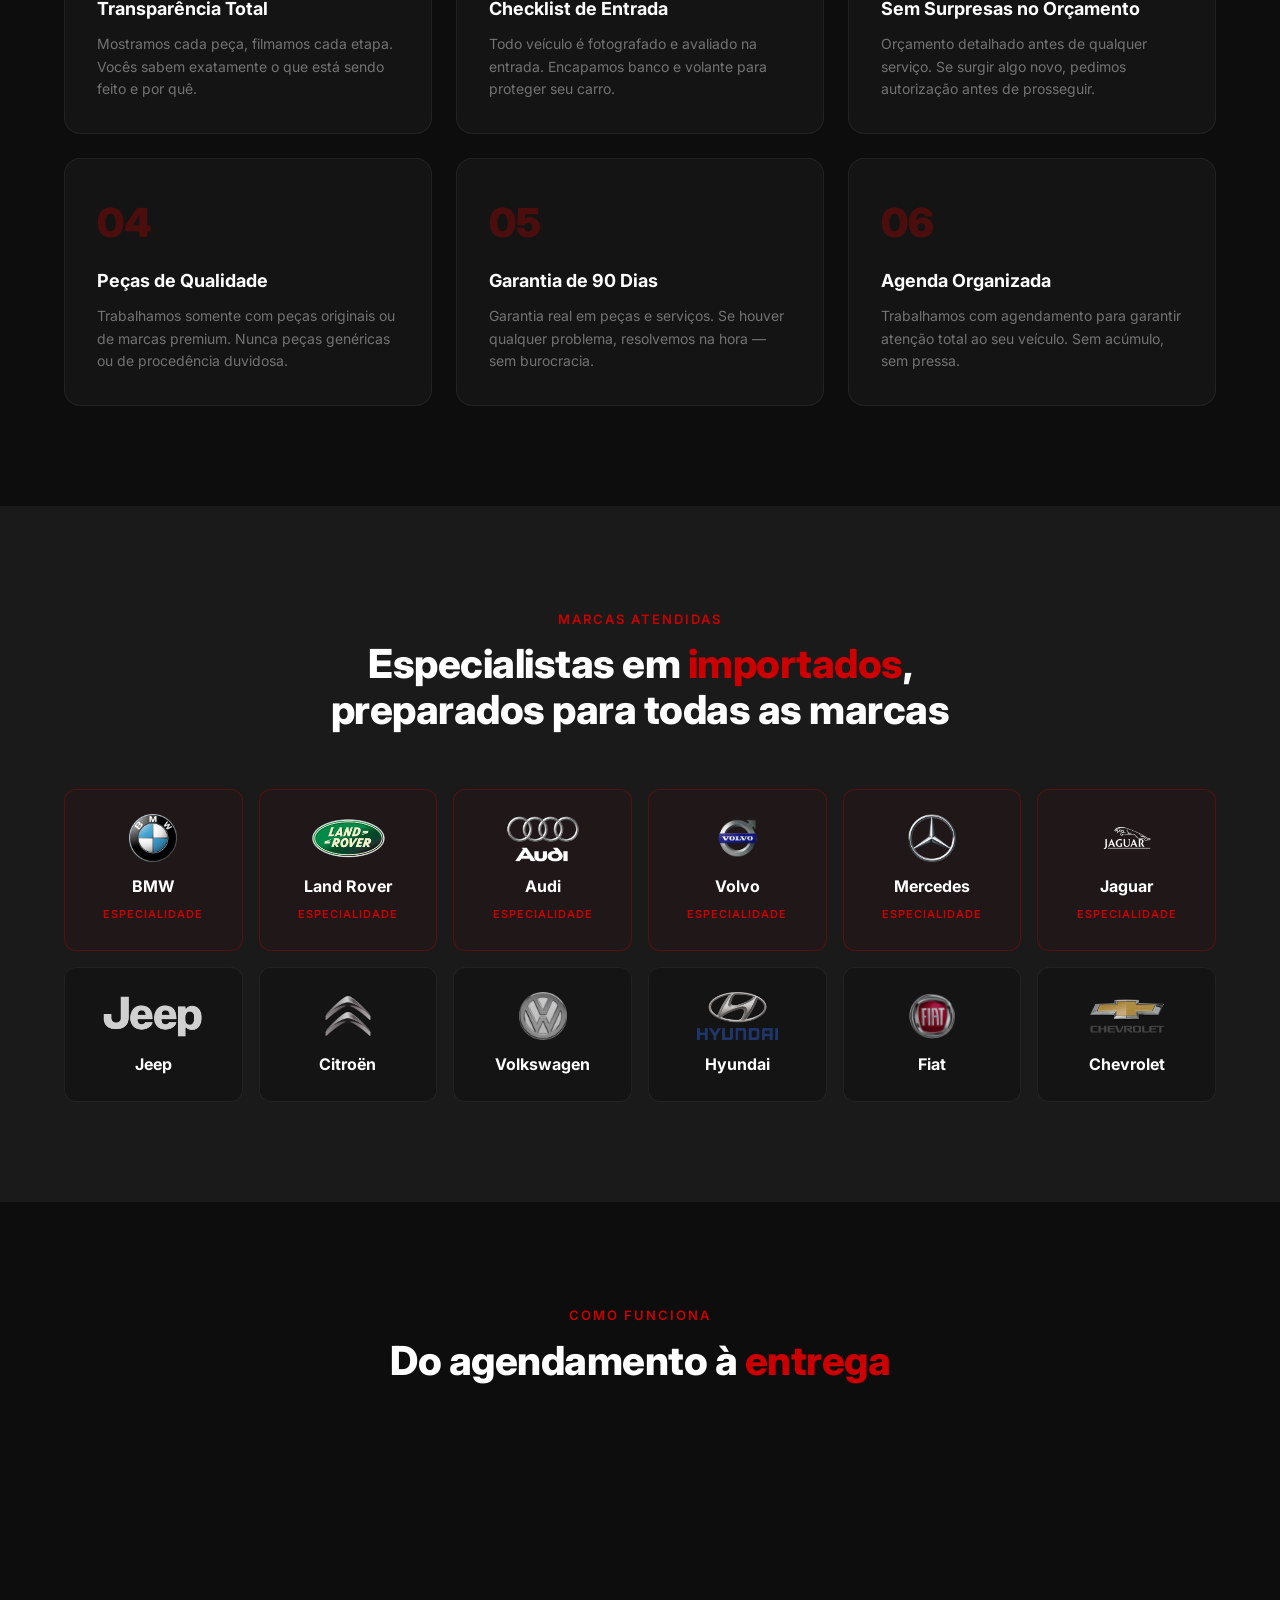
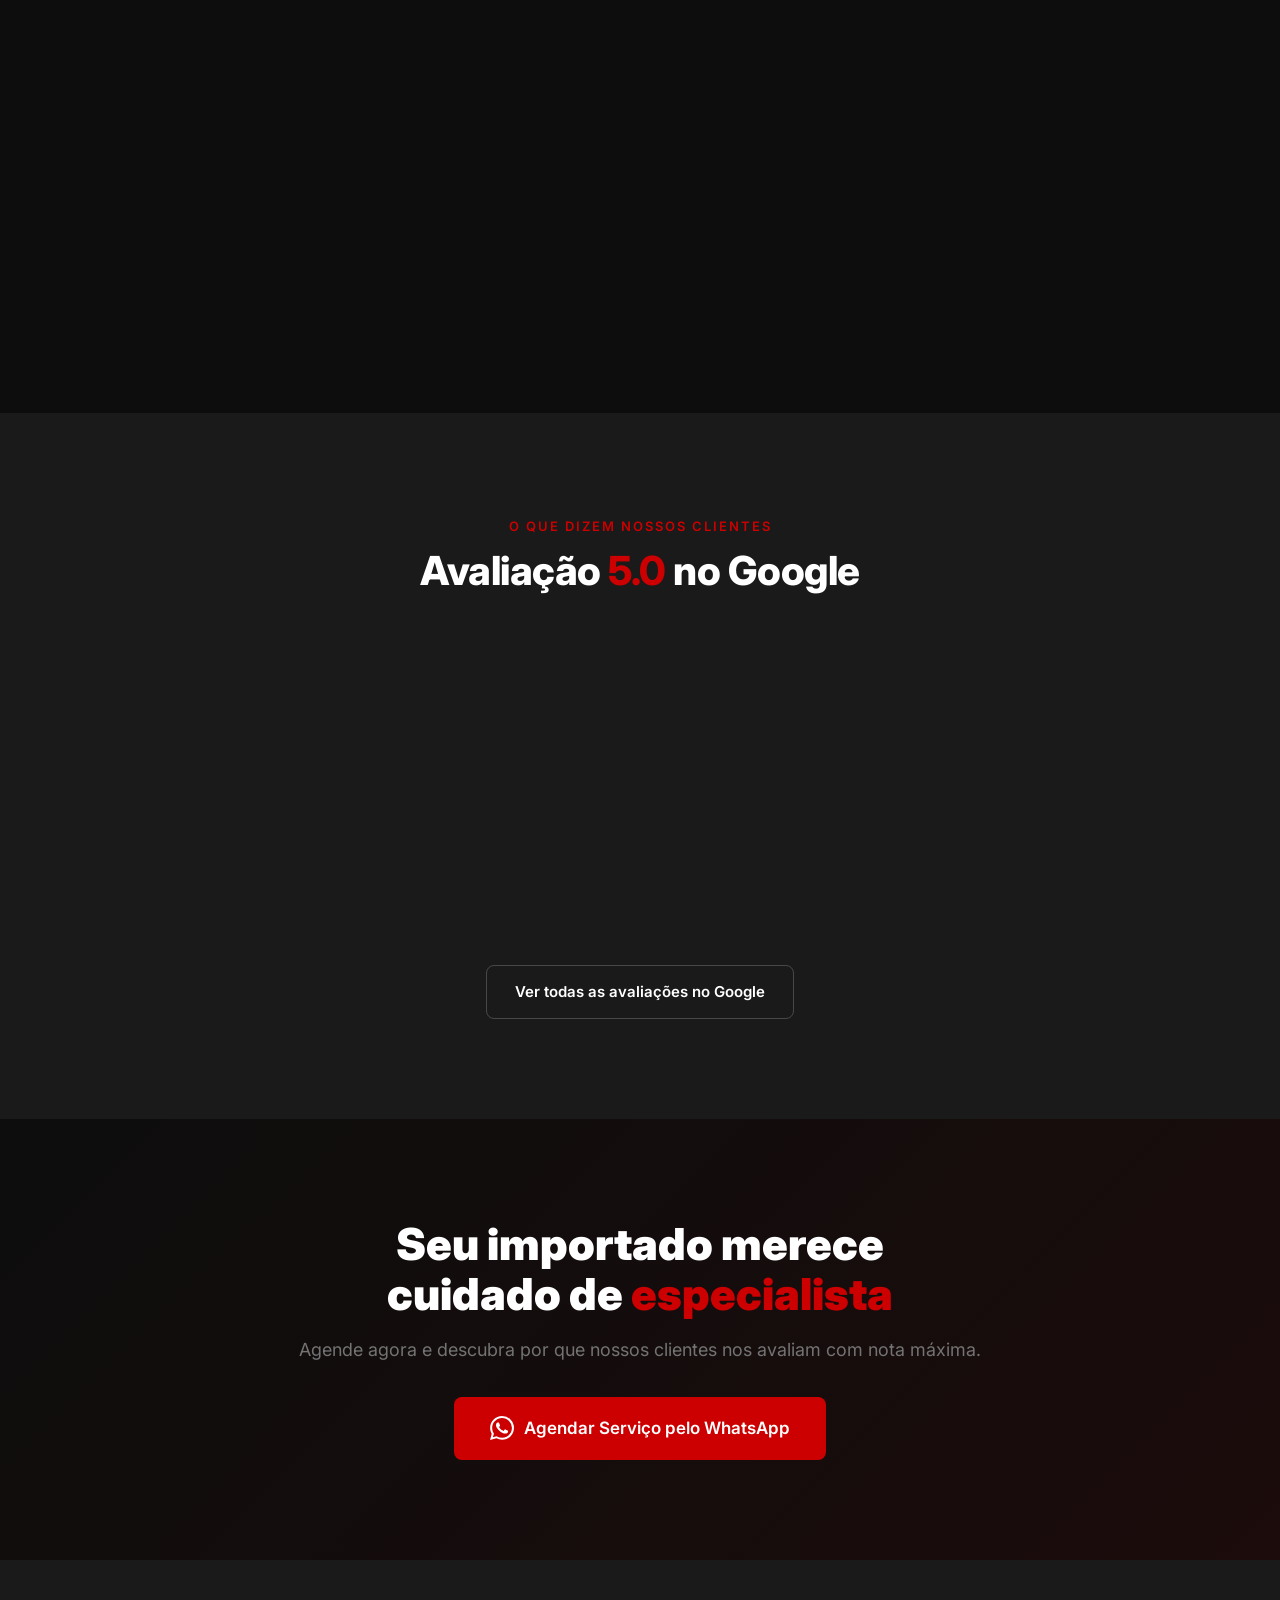
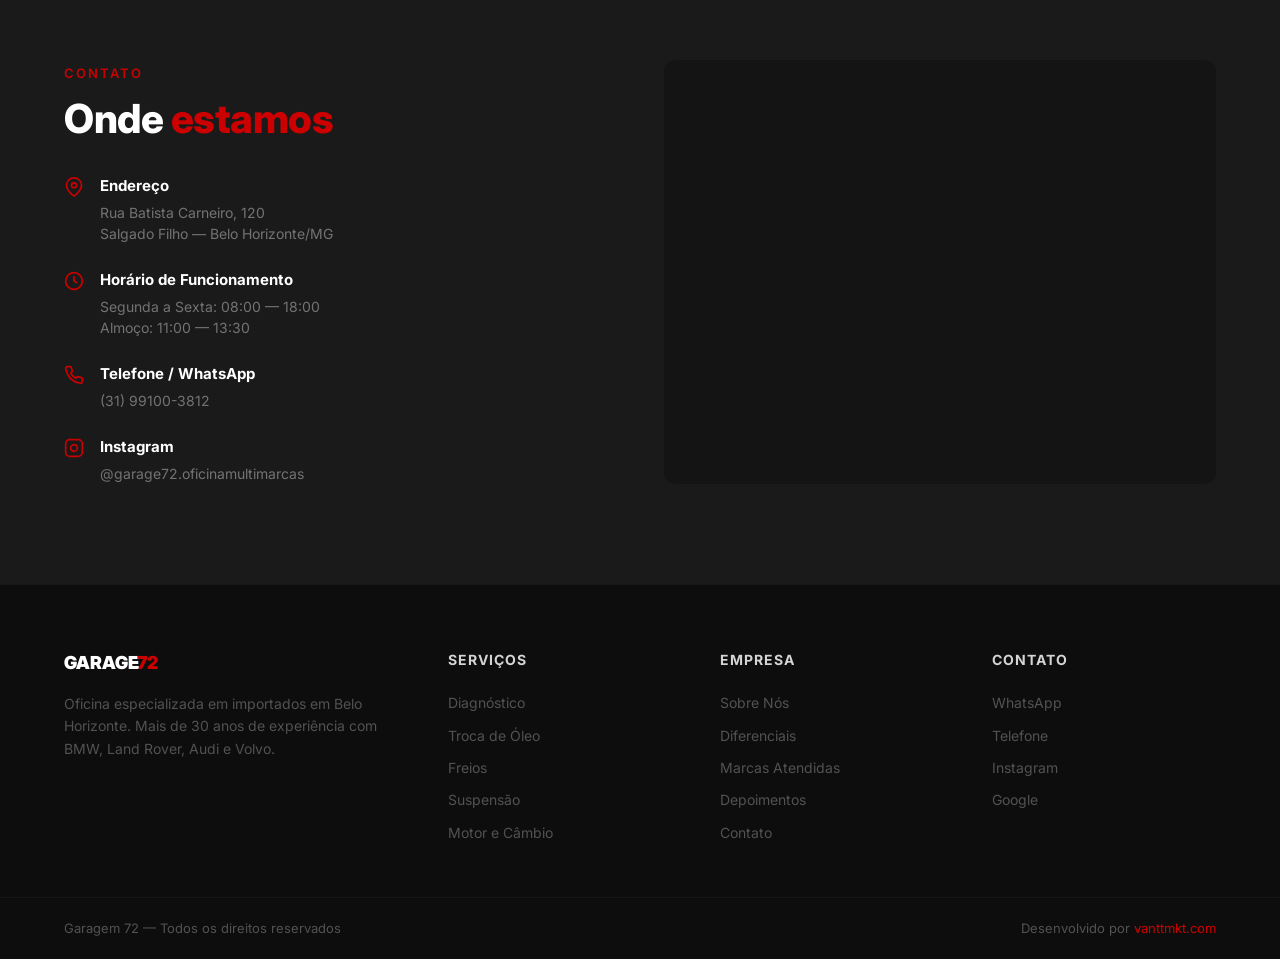
==== commit b14efc5e: "Revert "feat: menu estilo Passo Seguro, nomes de marcas removidos, 53 avaliacoes" This reverts commi" ====
--- a/index.html
+++ b/index.html
@@ -15,7 +15,7 @@
     <link rel="stylesheet" href="assets/css/style.css">
 </head>
 <body>
-    <!-- HEADER DESKTOP -->
+    <!-- HEADER -->
     <header class="header" id="header">
         <div class="container header__inner">
             <a href="/" class="header__logo" aria-label="Garagem 72 — Página inicial">
@@ -24,49 +24,19 @@
                     <text x="130" y="35" fill="#CC0000" font-family="Inter, sans-serif" font-weight="900" font-size="32">72</text>
                 </svg>
             </a>
-            <nav class="header__nav">
+            <nav class="header__nav" id="mainNav">
                 <a href="#servicos" class="header__link">Serviços</a>
                 <a href="#sobre" class="header__link">Sobre</a>
                 <a href="#diferenciais" class="header__link">Diferenciais</a>
                 <a href="#marcas" class="header__link">Marcas</a>
                 <a href="#depoimentos" class="header__link">Depoimentos</a>
+                <a href="#contato" class="header__cta-link">Agendar Serviço</a>
             </nav>
-            <div class="header__actions">
-                <a href="https://www.instagram.com/garage72.oficinamultimarcas" target="_blank" rel="noopener" class="header__link header__link--desktop-only">
-                    <svg width="16" height="16" viewBox="0 0 24 24" fill="none" stroke="currentColor" stroke-width="2"><rect x="2" y="2" width="20" height="20" rx="5" ry="5"/><path d="M16 11.37A4 4 0 1 1 12.63 8 4 4 0 0 1 16 11.37z"/><line x1="17.5" y1="6.5" x2="17.51" y2="6.5"/></svg>
-                    Instagram
-                </a>
-                <a href="https://wa.me/5531991003812?text=Ol%C3%A1%2C%20vim%20pelo%20site%20e%20gostaria%20de%20agendar%20um%20servi%C3%A7o." class="header__cta-link" target="_blank" rel="noopener">
-                    <svg width="16" height="16" viewBox="0 0 24 24" fill="none" stroke="currentColor" stroke-width="2"><path d="M22 16.92v3a2 2 0 0 1-2.18 2 19.79 19.79 0 0 1-8.63-3.07 19.5 19.5 0 0 1-6-6 19.79 19.79 0 0 1-3.07-8.67A2 2 0 0 1 4.11 2h3a2 2 0 0 1 2 1.72 12.84 12.84 0 0 0 .7 2.81 2 2 0 0 1-.45 2.11L8.09 9.91a16 16 0 0 0 6 6l1.27-1.27a2 2 0 0 1 2.11-.45 12.84 12.84 0 0 0 2.81.7A2 2 0 0 1 22 16.92z"/></svg>
-                    Agendar
-                </a>
-            </div>
+            <button class="header__menu-btn" id="menuBtn" aria-label="Abrir menu">
+                <span></span><span></span><span></span>
+            </button>
         </div>
     </header>
-
-    <!-- MOBILE BOTTOM NAV -->
-    <nav class="mobile-nav" id="mobileNav">
-        <a href="#" class="mobile-nav__item mobile-nav__item--active">
-            <svg width="20" height="20" viewBox="0 0 24 24" fill="none" stroke="currentColor" stroke-width="2"><path d="M3 9l9-7 9 7v11a2 2 0 0 1-2 2H5a2 2 0 0 1-2-2z"/><polyline points="9 22 9 12 15 12 15 22"/></svg>
-            <span>Início</span>
-        </a>
-        <a href="#servicos" class="mobile-nav__item">
-            <svg width="20" height="20" viewBox="0 0 24 24" fill="none" stroke="currentColor" stroke-width="2"><path d="M14.7 6.3a1 1 0 0 0 0 1.4l1.6 1.6a1 1 0 0 0 1.4 0l3.77-3.77a6 6 0 0 1-7.94 7.94l-6.91 6.91a2.12 2.12 0 0 1-3-3l6.91-6.91a6 6 0 0 1 7.94-7.94l-3.76 3.76z"/></svg>
-            <span>Serviços</span>
-        </a>
-        <a href="#marcas" class="mobile-nav__item">
-            <svg width="20" height="20" viewBox="0 0 24 24" fill="none" stroke="currentColor" stroke-width="2"><circle cx="12" cy="12" r="10"/><path d="M12 6v6l4 2"/></svg>
-            <span>Marcas</span>
-        </a>
-        <a href="#contato" class="mobile-nav__item">
-            <svg width="20" height="20" viewBox="0 0 24 24" fill="none" stroke="currentColor" stroke-width="2"><path d="M21 10c0 7-9 13-9 13s-9-6-9-13a9 9 0 0 1 18 0z"/><circle cx="12" cy="10" r="3"/></svg>
-            <span>Contato</span>
-        </a>
-        <a href="https://wa.me/5531991003812?text=Ol%C3%A1%2C%20vim%20pelo%20site%20e%20gostaria%20de%20agendar%20um%20servi%C3%A7o." class="mobile-nav__item mobile-nav__item--cta" target="_blank" rel="noopener">
-            <svg width="20" height="20" viewBox="0 0 24 24" fill="currentColor"><path d="M17.472 14.382c-.297-.149-1.758-.867-2.03-.967-.273-.099-.471-.148-.67.15-.197.297-.767.966-.94 1.164-.173.199-.347.223-.644.075-.297-.15-1.255-.463-2.39-1.475-.883-.788-1.48-1.761-1.653-2.059-.173-.297-.018-.458.13-.606.134-.133.298-.347.446-.52.149-.174.198-.298.298-.497.099-.198.05-.371-.025-.52-.075-.149-.669-1.612-.916-2.207-.242-.579-.487-.5-.669-.51-.173-.008-.371-.01-.57-.01-.198 0-.52.074-.792.372-.272.297-1.04 1.016-1.04 2.479 0 1.462 1.065 2.875 1.213 3.074.149.198 2.096 3.2 5.077 4.487.709.306 1.262.489 1.694.625.712.227 1.36.195 1.871.118.571-.085 1.758-.719 2.006-1.413.248-.694.248-1.289.173-1.413-.074-.124-.272-.198-.57-.347m-5.421 7.403h-.004a9.87 9.87 0 01-5.031-1.378l-.361-.214-3.741.982.998-3.648-.235-.374a9.86 9.86 0 01-1.51-5.26c.001-5.45 4.436-9.884 9.888-9.884 2.64 0 5.122 1.03 6.988 2.898a9.825 9.825 0 012.893 6.994c-.003 5.45-4.437 9.884-9.885 9.884m8.413-18.297A11.815 11.815 0 0012.05 0C5.495 0 .16 5.335.157 11.892c0 2.096.547 4.142 1.588 5.945L.057 24l6.305-1.654a11.882 11.882 0 005.683 1.448h.005c6.554 0 11.89-5.335 11.893-11.893a11.821 11.821 0 00-3.48-8.413z"/></svg>
-            <span>WhatsApp</span>
-        </a>
-    </nav>
 
     <!-- HERO -->
     <section class="hero">
@@ -74,7 +44,7 @@
             <div class="hero__content">
                 <div class="hero__badge">
                     <svg width="16" height="16" viewBox="0 0 24 24" fill="none" stroke="currentColor" stroke-width="2"><path d="M12 2l3.09 6.26L22 9.27l-5 4.87 1.18 6.88L12 17.77l-6.18 3.25L7 14.14 2 9.27l6.91-1.01L12 2z"/></svg>
-                    53 avaliações 5 estrelas no Google
+                    Avaliação 5.0 no Google
                 </div>
                 <h1 class="hero__title">Especialistas em<br><span class="text-red">importados</span> há mais de 30 anos</h1>
                 <p class="hero__text">Oficina mecânica em Belo Horizonte com experiência comprovada em BMW, Land Rover, Audi e Volvo. Diagnóstico computadorizado, transparência total e garantia de 90 dias.</p>
@@ -112,7 +82,7 @@
                 </div>
                 <div class="trust-bar__item">
                     <svg width="24" height="24" viewBox="0 0 24 24" fill="none" stroke="currentColor" stroke-width="2"><path d="M12 2l3.09 6.26L22 9.27l-5 4.87 1.18 6.88L12 17.77l-6.18 3.25L7 14.14 2 9.27l6.91-1.01L12 2z"/></svg>
-                    <span>53 avaliações 5 estrelas no Google</span>
+                    <span>Avaliação 5.0 no Google</span>
                 </div>
                 <div class="trust-bar__item">
                     <svg width="24" height="24" viewBox="0 0 24 24" fill="none" stroke="currentColor" stroke-width="2"><circle cx="12" cy="12" r="10"/><path d="M12 6v6l4 2"/></svg>
@@ -276,57 +246,57 @@
             <div class="brands__grid">
                 <div class="brand-card brand-card--highlight">
                     <img src="assets/images/marcas/png/bmw.png" alt="BMW" class="brand-card__logo" loading="lazy">
-                    <!-- BMW -->
+                    <span class="brand-card__name">BMW</span>
                     <span class="brand-card__tag">Especialidade</span>
                 </div>
                 <div class="brand-card brand-card--highlight">
                     <img src="assets/images/marcas/png/land-rover.png" alt="Land Rover" class="brand-card__logo" loading="lazy">
-                    <!-- Land Rover -->
+                    <span class="brand-card__name">Land Rover</span>
                     <span class="brand-card__tag">Especialidade</span>
                 </div>
                 <div class="brand-card brand-card--highlight">
                     <img src="assets/images/marcas/png/audi.png" alt="Audi" class="brand-card__logo" loading="lazy">
-                    <!-- Audi -->
+                    <span class="brand-card__name">Audi</span>
                     <span class="brand-card__tag">Especialidade</span>
                 </div>
                 <div class="brand-card brand-card--highlight">
                     <img src="assets/images/marcas/png/volvo.png" alt="Volvo" class="brand-card__logo" loading="lazy">
-                    <!-- Volvo -->
+                    <span class="brand-card__name">Volvo</span>
                     <span class="brand-card__tag">Especialidade</span>
                 </div>
                 <div class="brand-card brand-card--highlight">
                     <img src="assets/images/marcas/png/mercedes.png" alt="Mercedes-Benz" class="brand-card__logo" loading="lazy">
-                    <!-- Mercedes -->
+                    <span class="brand-card__name">Mercedes</span>
                     <span class="brand-card__tag">Especialidade</span>
                 </div>
                 <div class="brand-card brand-card--highlight">
                     <img src="assets/images/marcas/png/jaguar.png" alt="Jaguar" class="brand-card__logo" loading="lazy">
-                    <!-- Jaguar -->
+                    <span class="brand-card__name">Jaguar</span>
                     <span class="brand-card__tag">Especialidade</span>
                 </div>
                 <div class="brand-card">
                     <img src="assets/images/marcas/png/jeep.png" alt="Jeep" class="brand-card__logo" loading="lazy">
-                    <!-- Jeep -->
+                    <span class="brand-card__name">Jeep</span>
                 </div>
                 <div class="brand-card">
                     <img src="assets/images/marcas/png/citroen.png" alt="Citroën" class="brand-card__logo" loading="lazy">
-                    <!-- Citroën -->
+                    <span class="brand-card__name">Citroën</span>
                 </div>
                 <div class="brand-card">
                     <img src="assets/images/marcas/png/volkswagen.png" alt="Volkswagen" class="brand-card__logo" loading="lazy">
-                    <!-- Volkswagen -->
+                    <span class="brand-card__name">Volkswagen</span>
                 </div>
                 <div class="brand-card">
                     <img src="assets/images/marcas/png/hyundai.png" alt="Hyundai" class="brand-card__logo" loading="lazy">
-                    <!-- Hyundai -->
+                    <span class="brand-card__name">Hyundai</span>
                 </div>
                 <div class="brand-card">
                     <img src="assets/images/marcas/png/fiat.png" alt="Fiat" class="brand-card__logo" loading="lazy">
-                    <!-- Fiat -->
+                    <span class="brand-card__name">Fiat</span>
                 </div>
                 <div class="brand-card">
                     <img src="assets/images/marcas/png/chevrolet.png" alt="Chevrolet" class="brand-card__logo" loading="lazy">
-                    <!-- Chevrolet -->
+                    <span class="brand-card__name">Chevrolet</span>
                 </div>
             </div>
         </div>
@@ -379,7 +349,7 @@
         <div class="container">
             <div class="section-header">
                 <span class="section-label">O que dizem nossos clientes</span>
-                <h2 class="section-title"><span class="text-red">53</span> avaliações, todas 5 estrelas</h2>
+                <h2 class="section-title">Avaliação <span class="text-red">5.0</span> no Google</h2>
             </div>
             <div class="testimonials__grid">
                 <div class="testimonial-card">
--- a/assets/css/style.css
+++ b/assets/css/style.css
@@ -55,21 +55,20 @@
 }
 
 /* ============================================
-   HEADER (Desktop)
+   HEADER
    ============================================ */
 .header {
     position: fixed;
     top: 0; left: 0; right: 0;
     z-index: 1000;
-    padding: 16px 0;
-    transition: all 0.5s ease;
+    padding: 20px 0;
+    transition: all 0.3s ease;
 }
 
 .header--scrolled {
-    background: rgba(13,13,13,0.92);
-    backdrop-filter: blur(16px);
-    -webkit-backdrop-filter: blur(16px);
-    padding: 10px 0;
+    background: rgba(13,13,13,0.95);
+    backdrop-filter: blur(12px);
+    padding: 12px 0;
     border-bottom: 1px solid rgba(255,255,255,0.06);
 }
 
@@ -82,96 +81,60 @@
 .header__logo { text-decoration: none; }
 
 .header__logo-svg {
-    height: 28px;
+    height: 32px;
     width: auto;
 }
 
 .header__nav {
     display: flex;
     align-items: center;
-    gap: 28px;
+    gap: 32px;
 }
 
 .header__link {
-    color: rgba(255,255,255,0.55);
+    color: rgba(255,255,255,0.7);
     text-decoration: none;
-    font-size: 13px;
+    font-size: 14px;
     font-weight: 500;
     transition: color 0.2s;
-    display: flex;
-    align-items: center;
-    gap: 6px;
 }
 
 .header__link:hover { color: var(--white); }
-
-.header__actions {
-    display: flex;
-    align-items: center;
-    gap: 12px;
-}
 
 .header__cta-link {
     color: var(--white);
     text-decoration: none;
-    font-size: 13px;
+    font-size: 14px;
     font-weight: 600;
     background: var(--red);
-    padding: 8px 20px;
-    border-radius: 100px;
-    transition: all 0.2s;
-    display: flex;
-    align-items: center;
-    gap: 8px;
-}
-
-.header__cta-link:hover { background: var(--red-dark); transform: translateY(-1px); }
-
-.header__link--desktop-only { display: flex; }
-
-/* ============================================
-   MOBILE BOTTOM NAV
-   ============================================ */
-.mobile-nav {
+    padding: 10px 24px;
+    border-radius: 8px;
+    transition: background 0.2s;
+}
+
+.header__cta-link:hover { background: var(--red-dark); }
+
+.header__menu-btn {
     display: none;
-    position: fixed;
-    bottom: 0; left: 0; right: 0;
-    z-index: 1000;
-    background: rgba(13,13,13,0.95);
-    backdrop-filter: blur(16px);
-    -webkit-backdrop-filter: blur(16px);
-    border-top: 1px solid rgba(255,255,255,0.06);
-    padding: 8px 8px;
-    padding-bottom: calc(8px + env(safe-area-inset-bottom));
-    justify-content: space-around;
-}
-
-.mobile-nav__item {
-    display: flex;
     flex-direction: column;
-    align-items: center;
-    gap: 2px;
-    padding: 6px 10px;
-    border-radius: 12px;
-    text-decoration: none;
-    font-size: 10px;
-    font-weight: 500;
-    color: rgba(255,255,255,0.4);
-    transition: color 0.2s;
-    min-width: 56px;
-}
-
-.mobile-nav__item svg { flex-shrink: 0; }
-
-.mobile-nav__item--active {
-    color: var(--red);
-    font-weight: 600;
-}
-
-.mobile-nav__item--cta {
-    color: #25D366;
-    font-weight: 600;
-}
+    gap: 5px;
+    background: none;
+    border: none;
+    cursor: pointer;
+    padding: 8px;
+}
+
+.header__menu-btn span {
+    display: block;
+    width: 24px;
+    height: 2px;
+    background: var(--white);
+    transition: all 0.3s;
+}
+
+.header__menu-btn.active span:nth-child(1) { transform: rotate(45deg) translate(5px, 5px); }
+.header__menu-btn.active span:nth-child(2) { opacity: 0; }
+.header__menu-btn.active span:nth-child(3) { transform: rotate(-45deg) translate(5px, -5px); }
 
 /* ============================================
    HERO
@@ -902,11 +865,35 @@
 }
 
 @media (max-width: 768px) {
-    .header__nav { display: none; }
-    .header__actions { display: none; }
-    .header__link--desktop-only { display: none; }
-    .mobile-nav { display: flex; }
-    body { padding-bottom: 72px; }
+    .header__nav {
+        position: fixed;
+        top: 0; left: 0; right: 0; bottom: 0;
+        background: rgba(13,13,13,0.98);
+        flex-direction: column;
+        align-items: center;
+        justify-content: center;
+        gap: 24px;
+        opacity: 0;
+        visibility: hidden;
+        transition: all 0.3s;
+    }
+
+    .header__nav.active {
+        opacity: 1;
+        visibility: visible;
+    }
+
+    .header__nav .header__link {
+        font-size: 20px;
+        color: var(--white);
+    }
+
+    .header__nav .header__cta-link {
+        font-size: 18px;
+        padding: 14px 32px;
+    }
+
+    .header__menu-btn { display: flex; }
 
     .hero { padding: 100px 0 60px; min-height: auto; }
     .hero__inner { grid-template-columns: 1fr; gap: 40px; }
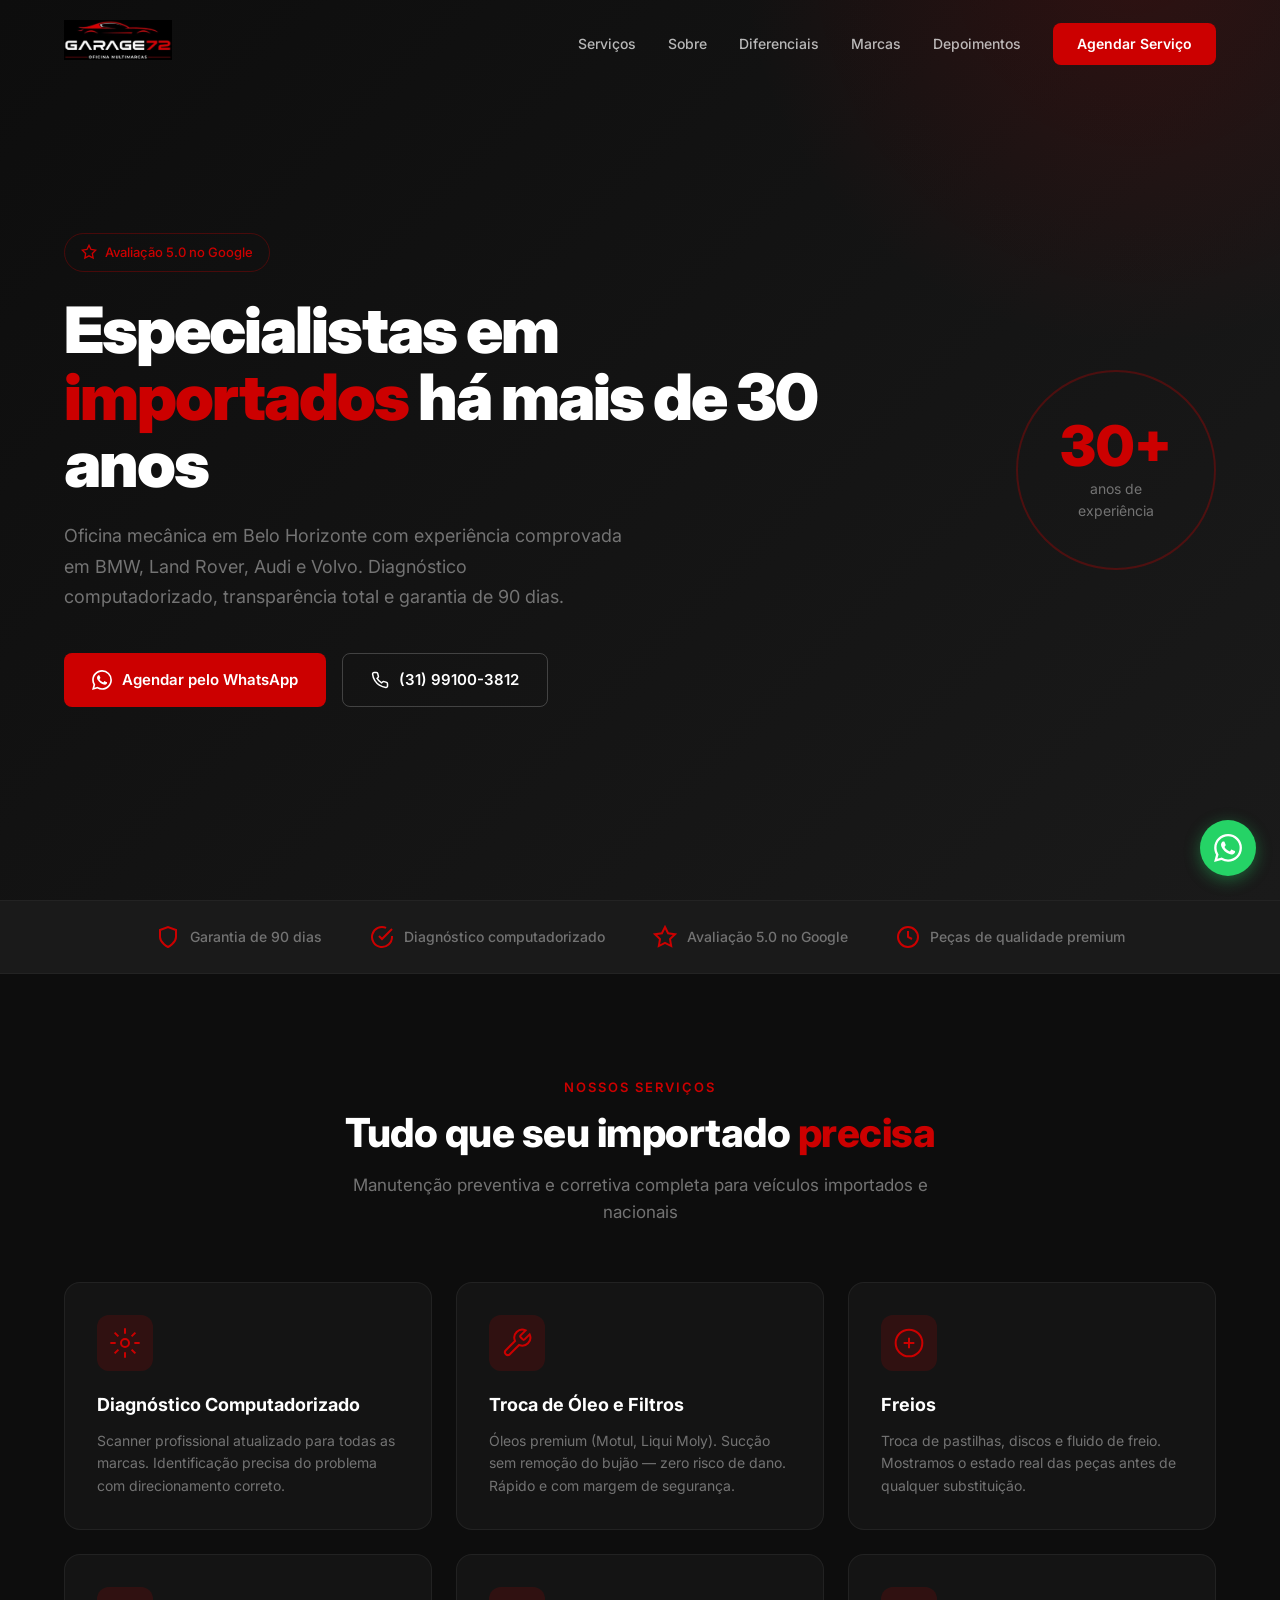
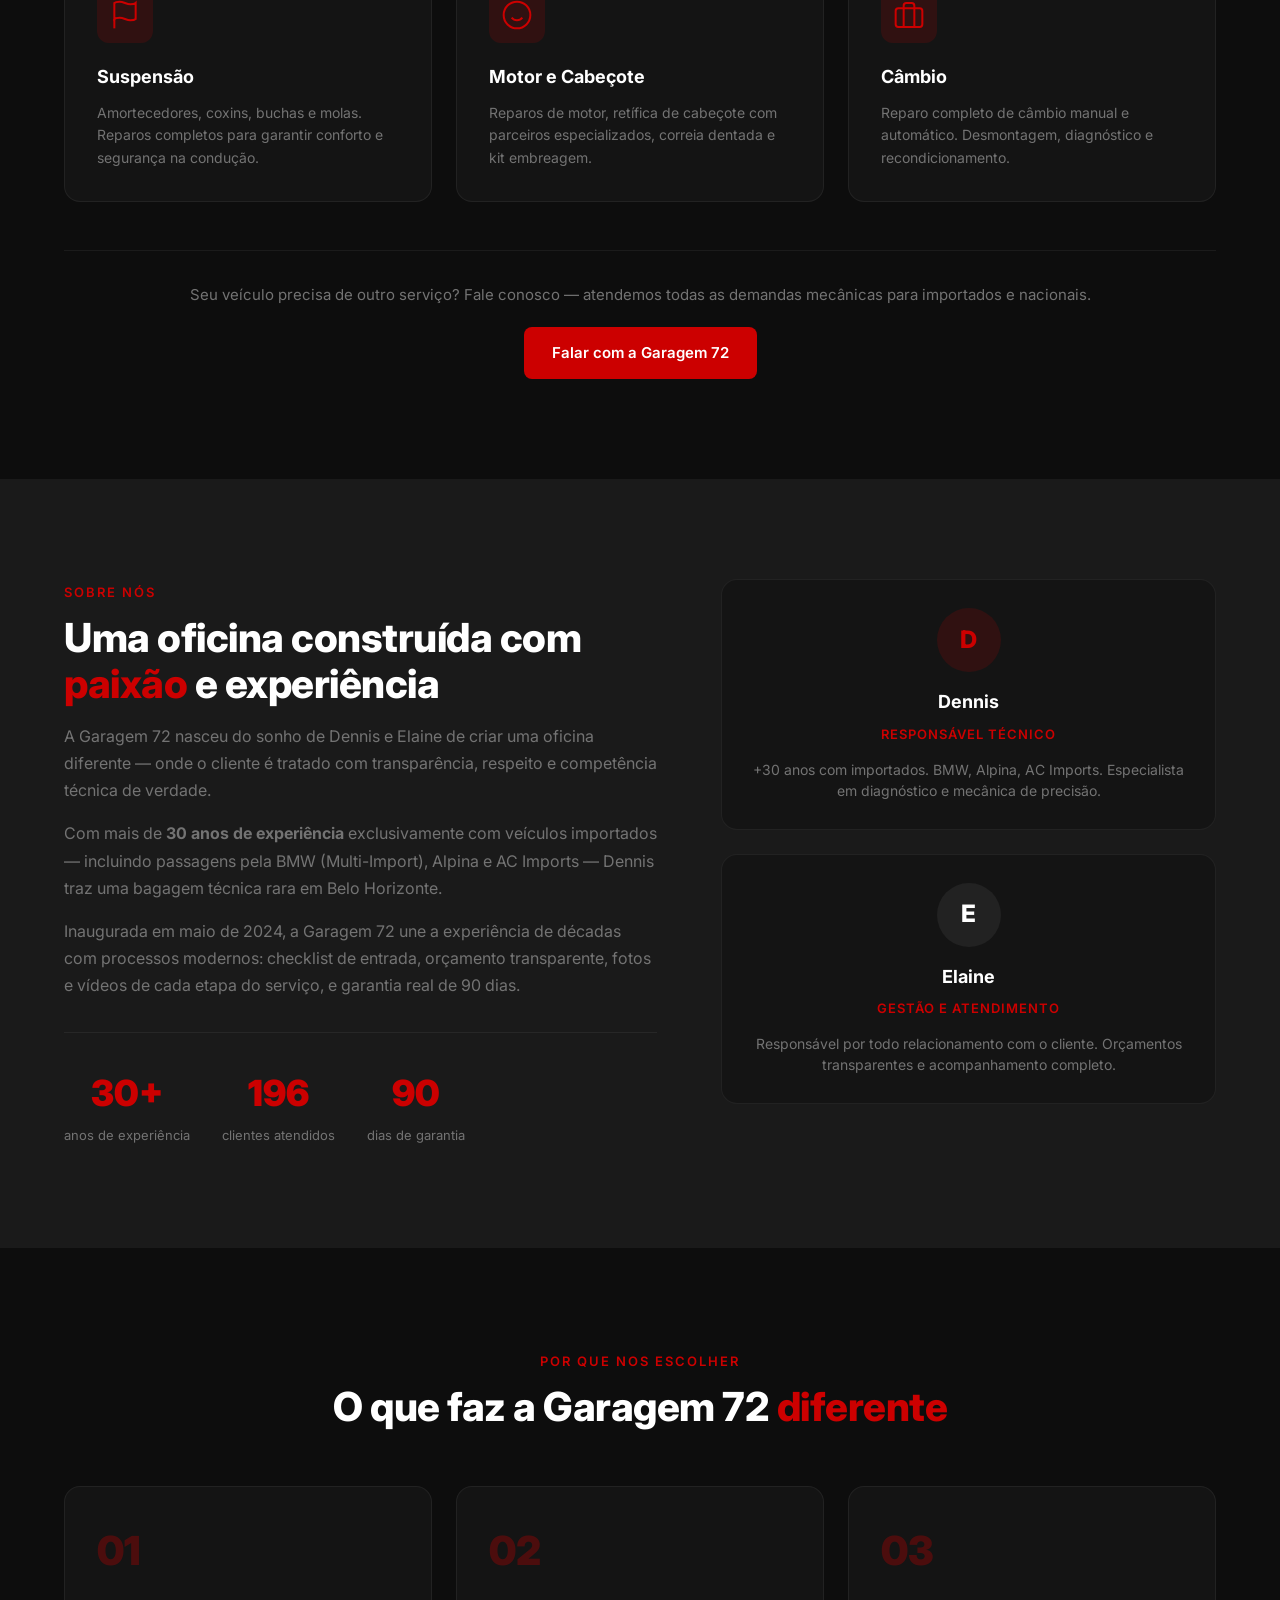
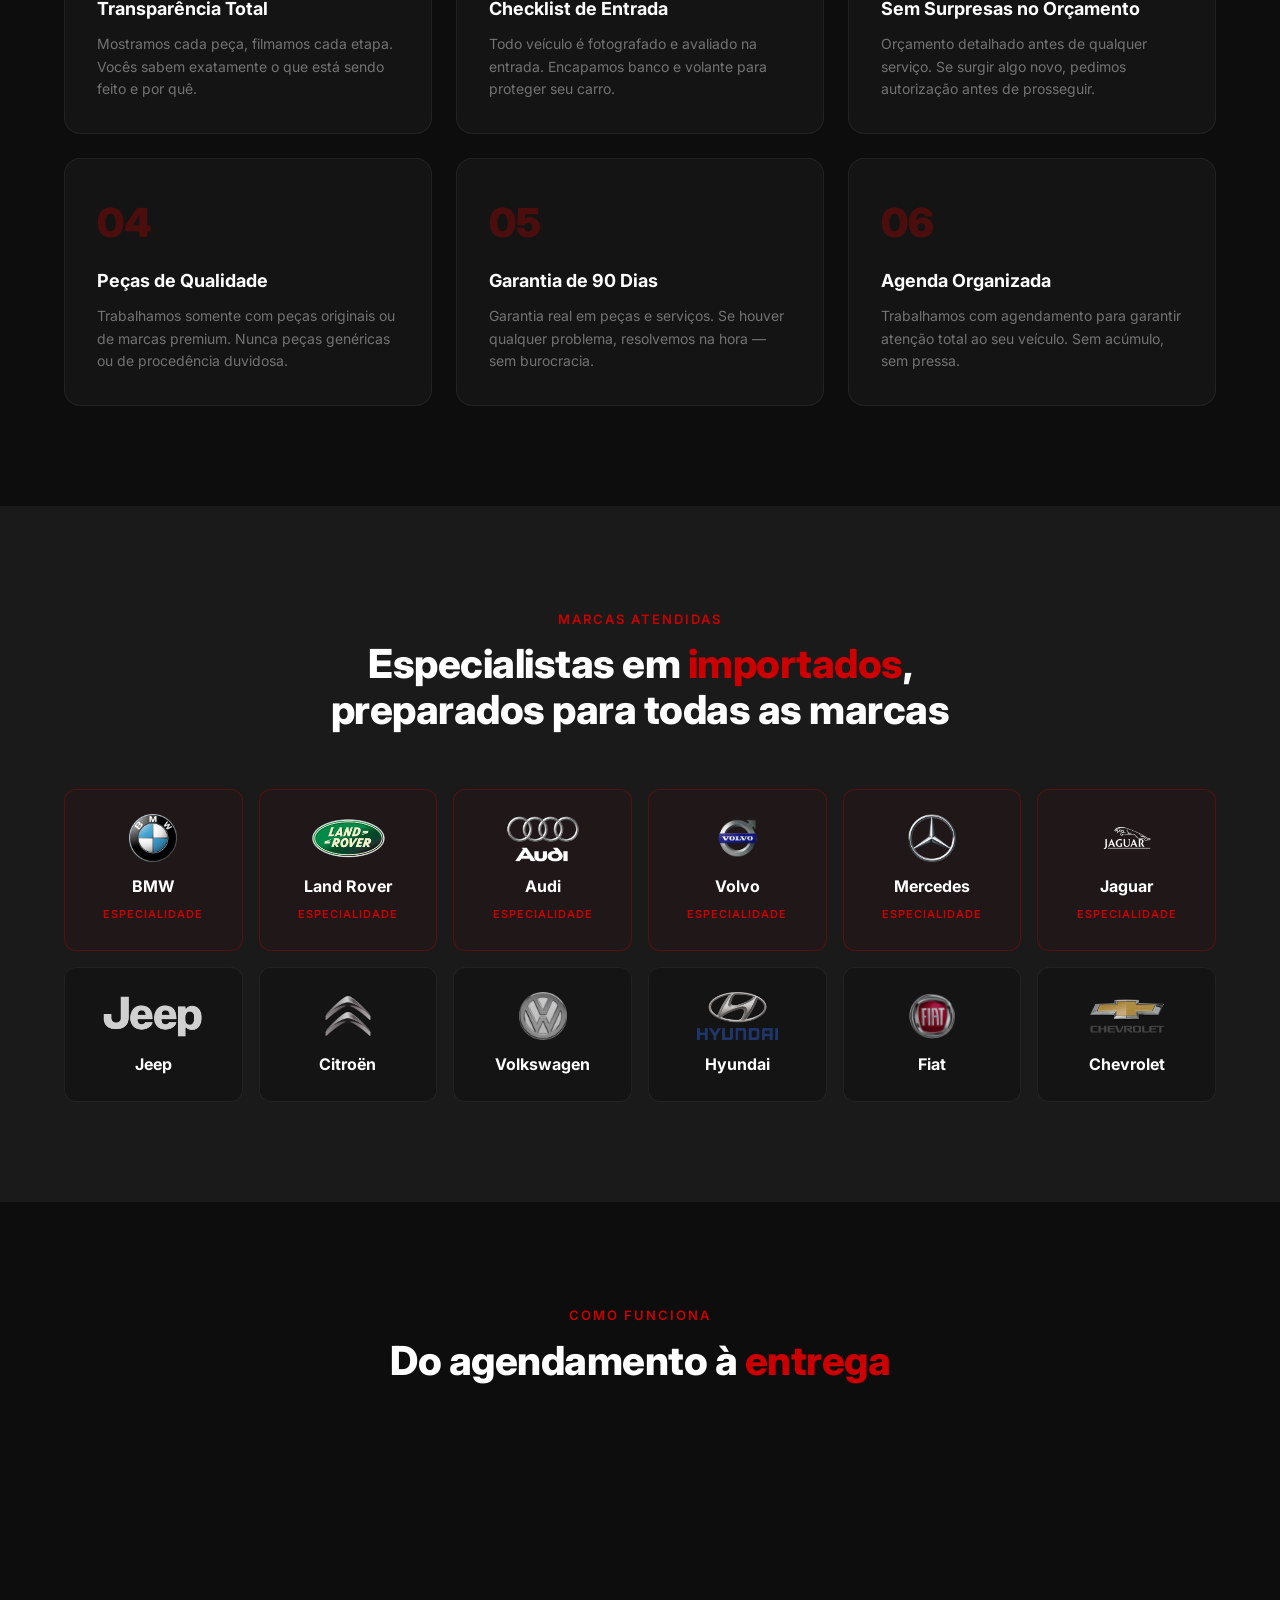
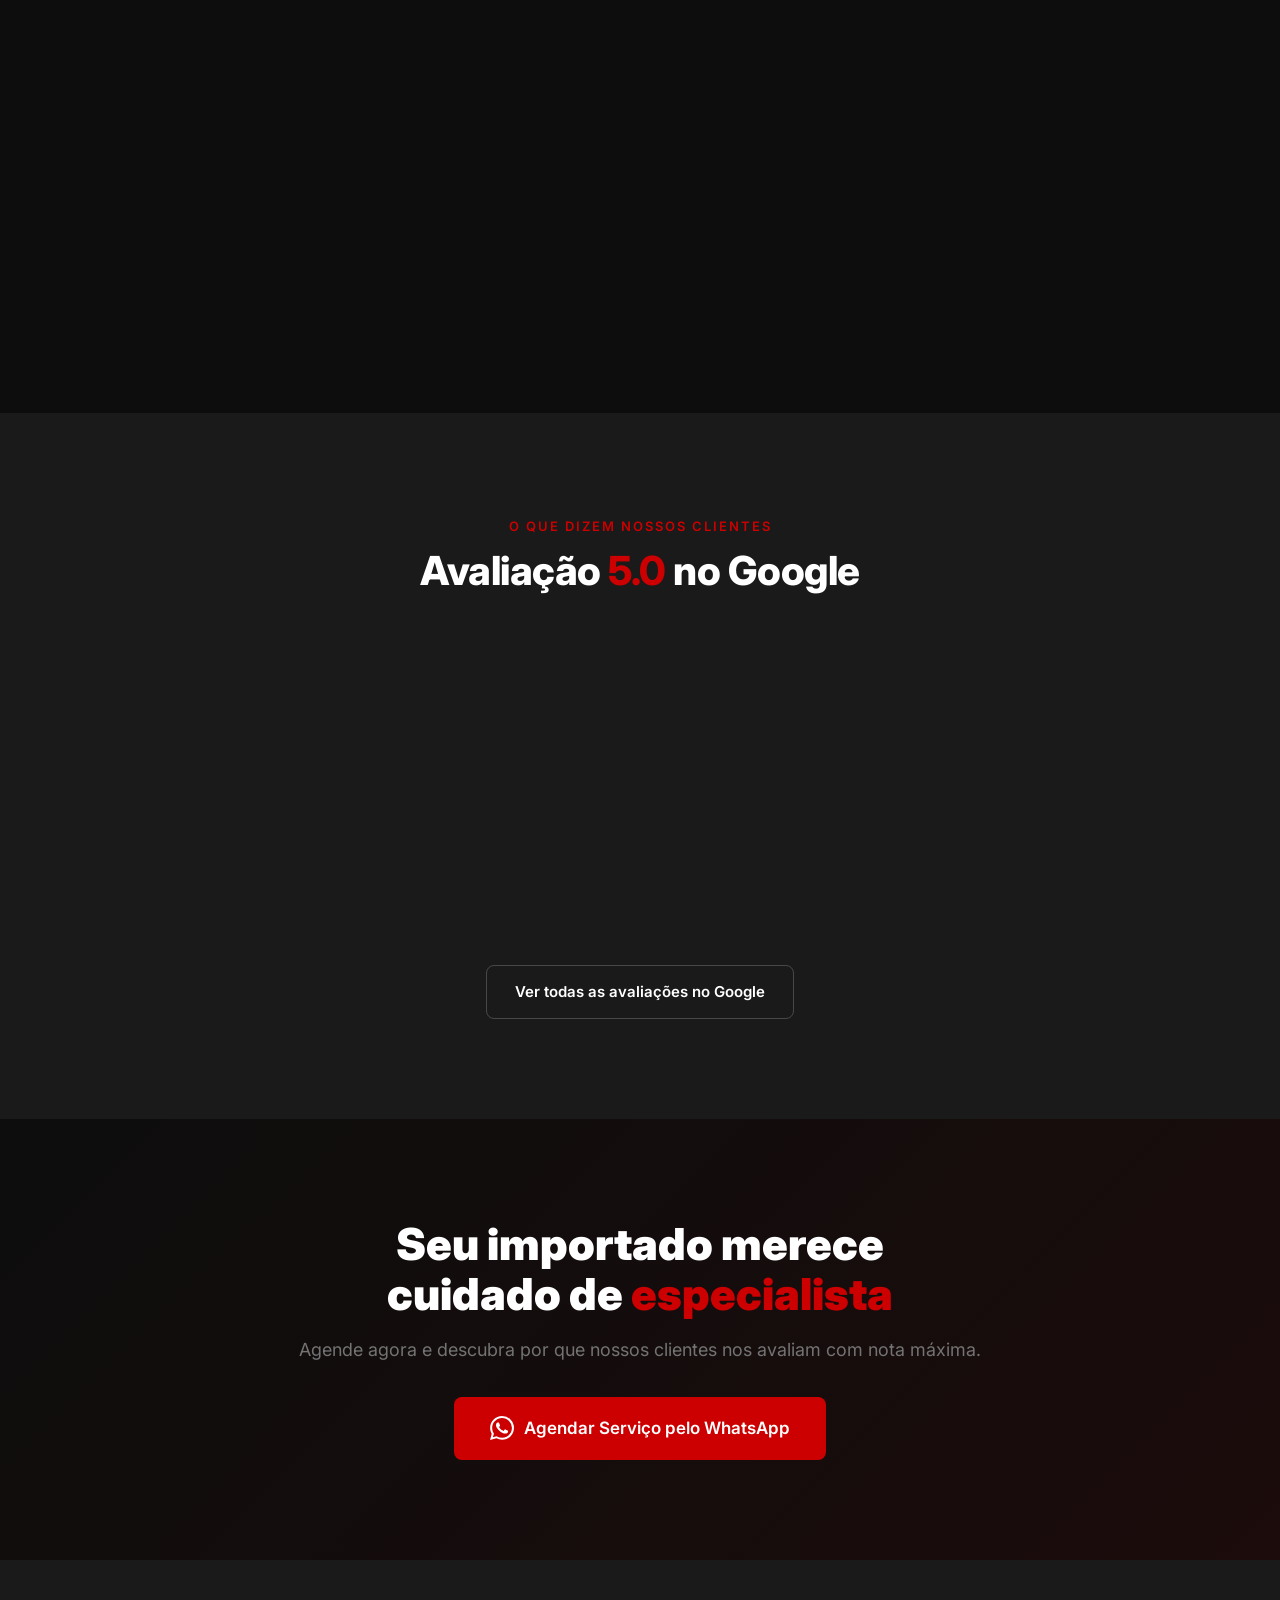
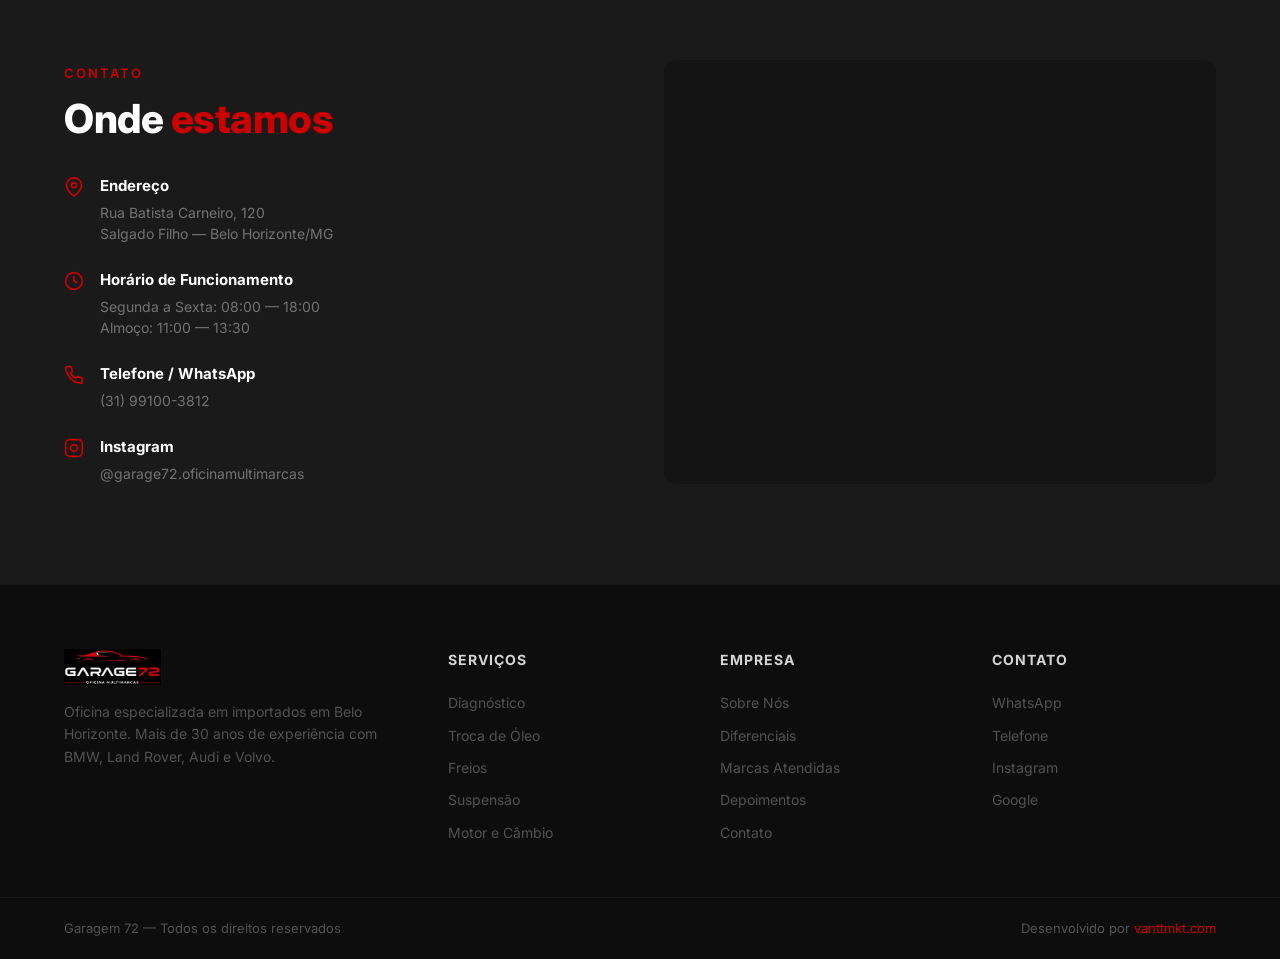
==== commit b08b0991: "feat: logo real da Garage 72 no header e footer do site - Logo recortada da imagem original (fundo e" ====
--- a/index.html
+++ b/index.html
@@ -19,10 +19,7 @@
     <header class="header" id="header">
         <div class="container header__inner">
             <a href="/" class="header__logo" aria-label="Garagem 72 — Página inicial">
-                <svg class="header__logo-svg" viewBox="0 0 200 50" xmlns="http://www.w3.org/2000/svg">
-                    <text x="0" y="35" fill="#FFFFFF" font-family="Inter, sans-serif" font-weight="900" font-size="32">GARAGE</text>
-                    <text x="130" y="35" fill="#CC0000" font-family="Inter, sans-serif" font-weight="900" font-size="32">72</text>
-                </svg>
+                <img src="assets/logo/logo-garage72-fundo-escuro.png" alt="Garage 72" class="header__logo-img">
             </a>
             <nav class="header__nav" id="mainNav">
                 <a href="#servicos" class="header__link">Serviços</a>
@@ -444,10 +441,7 @@
     <footer class="footer">
         <div class="container footer__inner">
             <div class="footer__brand">
-                <svg class="footer__logo" viewBox="0 0 200 50" xmlns="http://www.w3.org/2000/svg">
-                    <text x="0" y="35" fill="#FFFFFF" font-family="Inter, sans-serif" font-weight="900" font-size="32">GARAGE</text>
-                    <text x="130" y="35" fill="#CC0000" font-family="Inter, sans-serif" font-weight="900" font-size="32">72</text>
-                </svg>
+                <img src="assets/logo/logo-garage72-fundo-escuro.png" alt="Garage 72" class="footer__logo">
                 <p>Oficina especializada em importados em Belo Horizonte. Mais de 30 anos de experiência com BMW, Land Rover, Audi e Volvo.</p>
             </div>
             <div class="footer__links">
--- a/assets/css/style.css
+++ b/assets/css/style.css
@@ -80,8 +80,8 @@
 
 .header__logo { text-decoration: none; }
 
-.header__logo-svg {
-    height: 32px;
+.header__logo-img {
+    height: 40px;
     width: auto;
 }
 
@@ -782,7 +782,7 @@
     padding-bottom: 48px;
 }
 
-.footer__logo { height: 28px; width: auto; margin-bottom: 16px; display: block; }
+.footer__logo { height: 36px; width: auto; margin-bottom: 16px; display: block; }
 
 .footer__brand p {
     font-size: 14px;
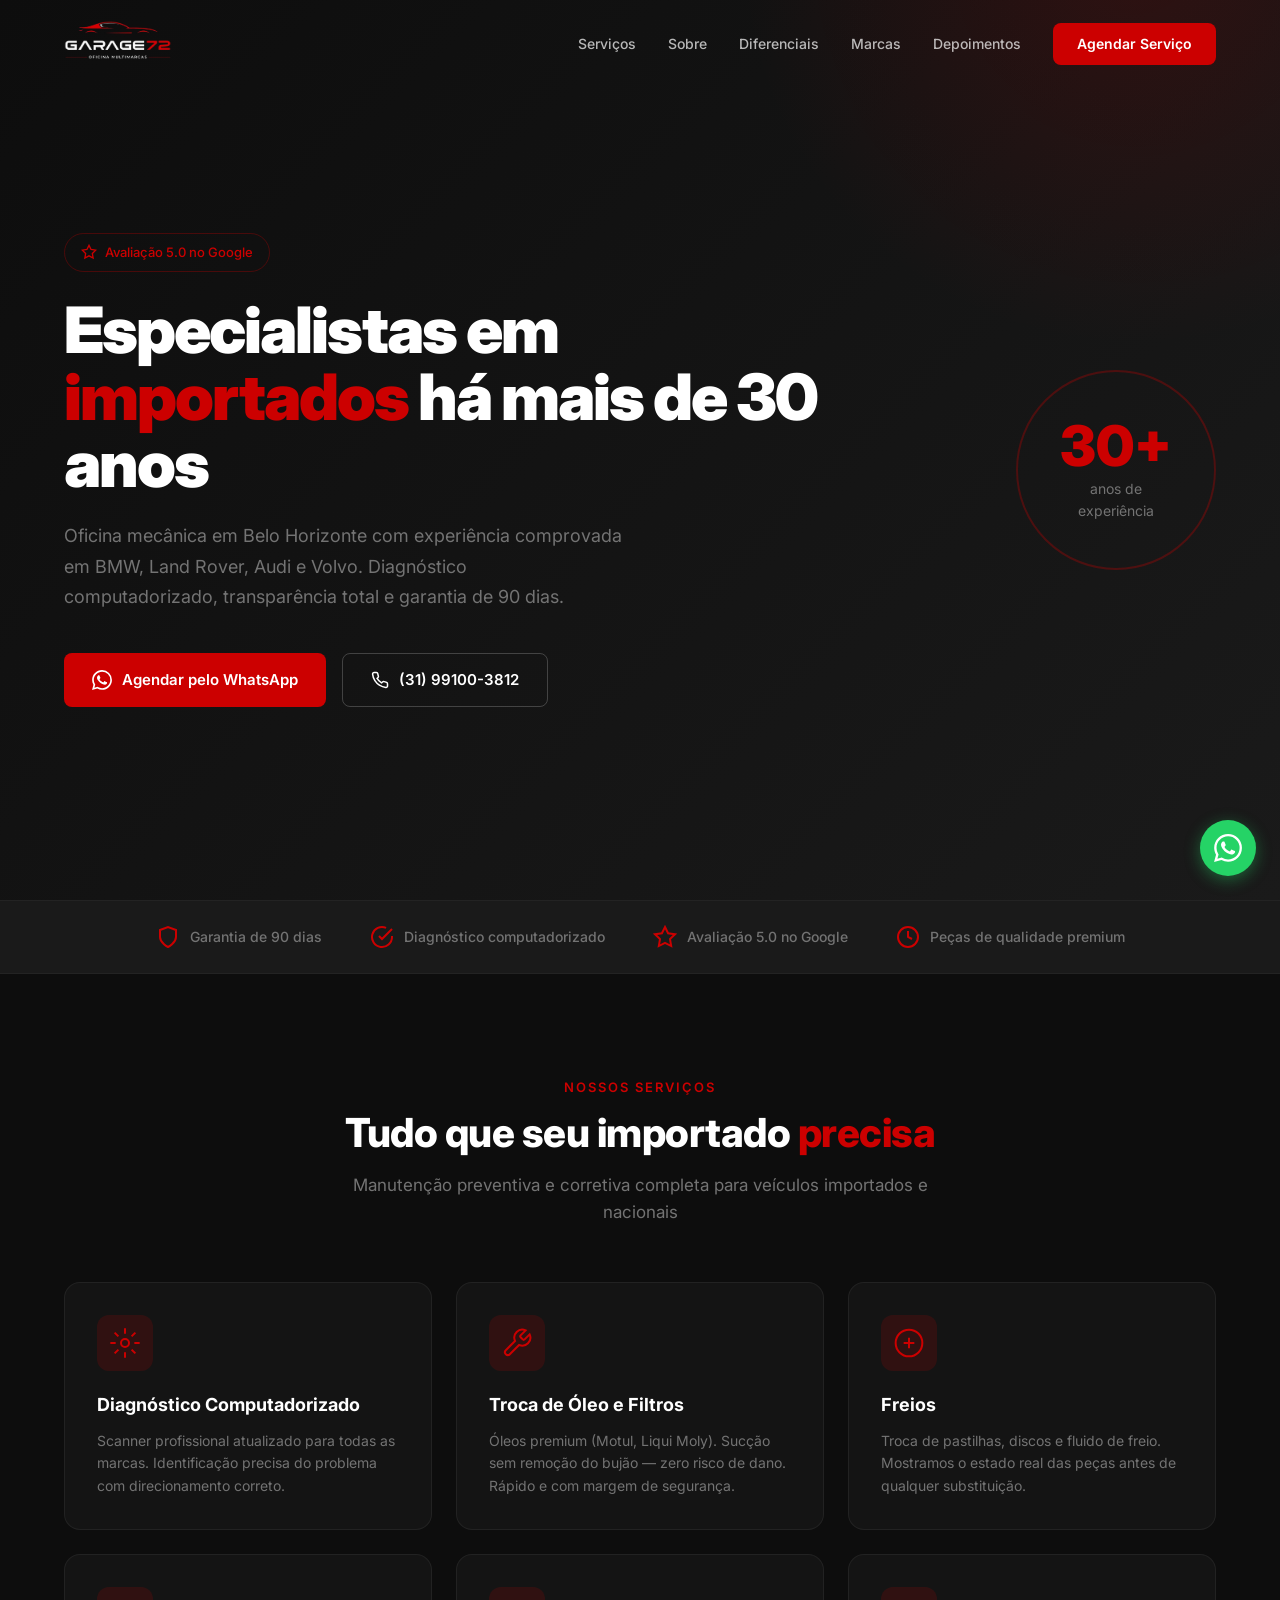
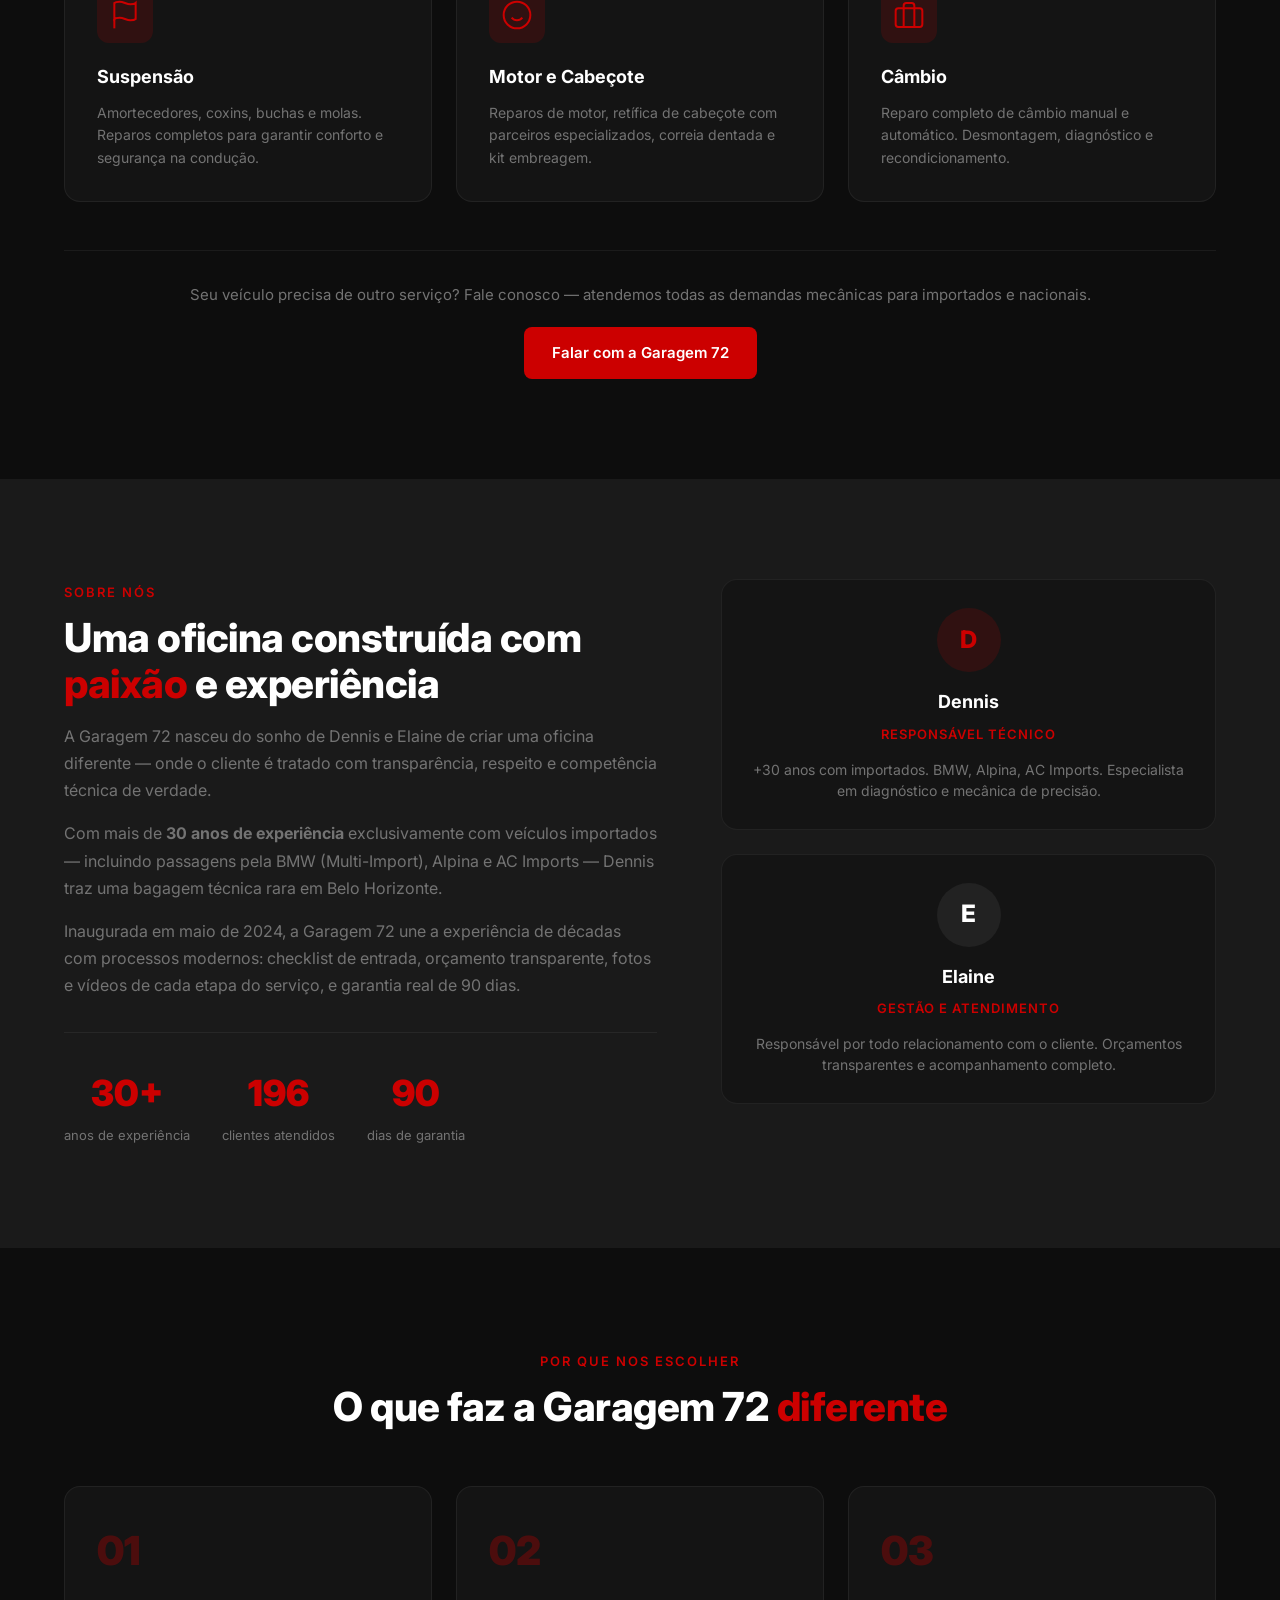
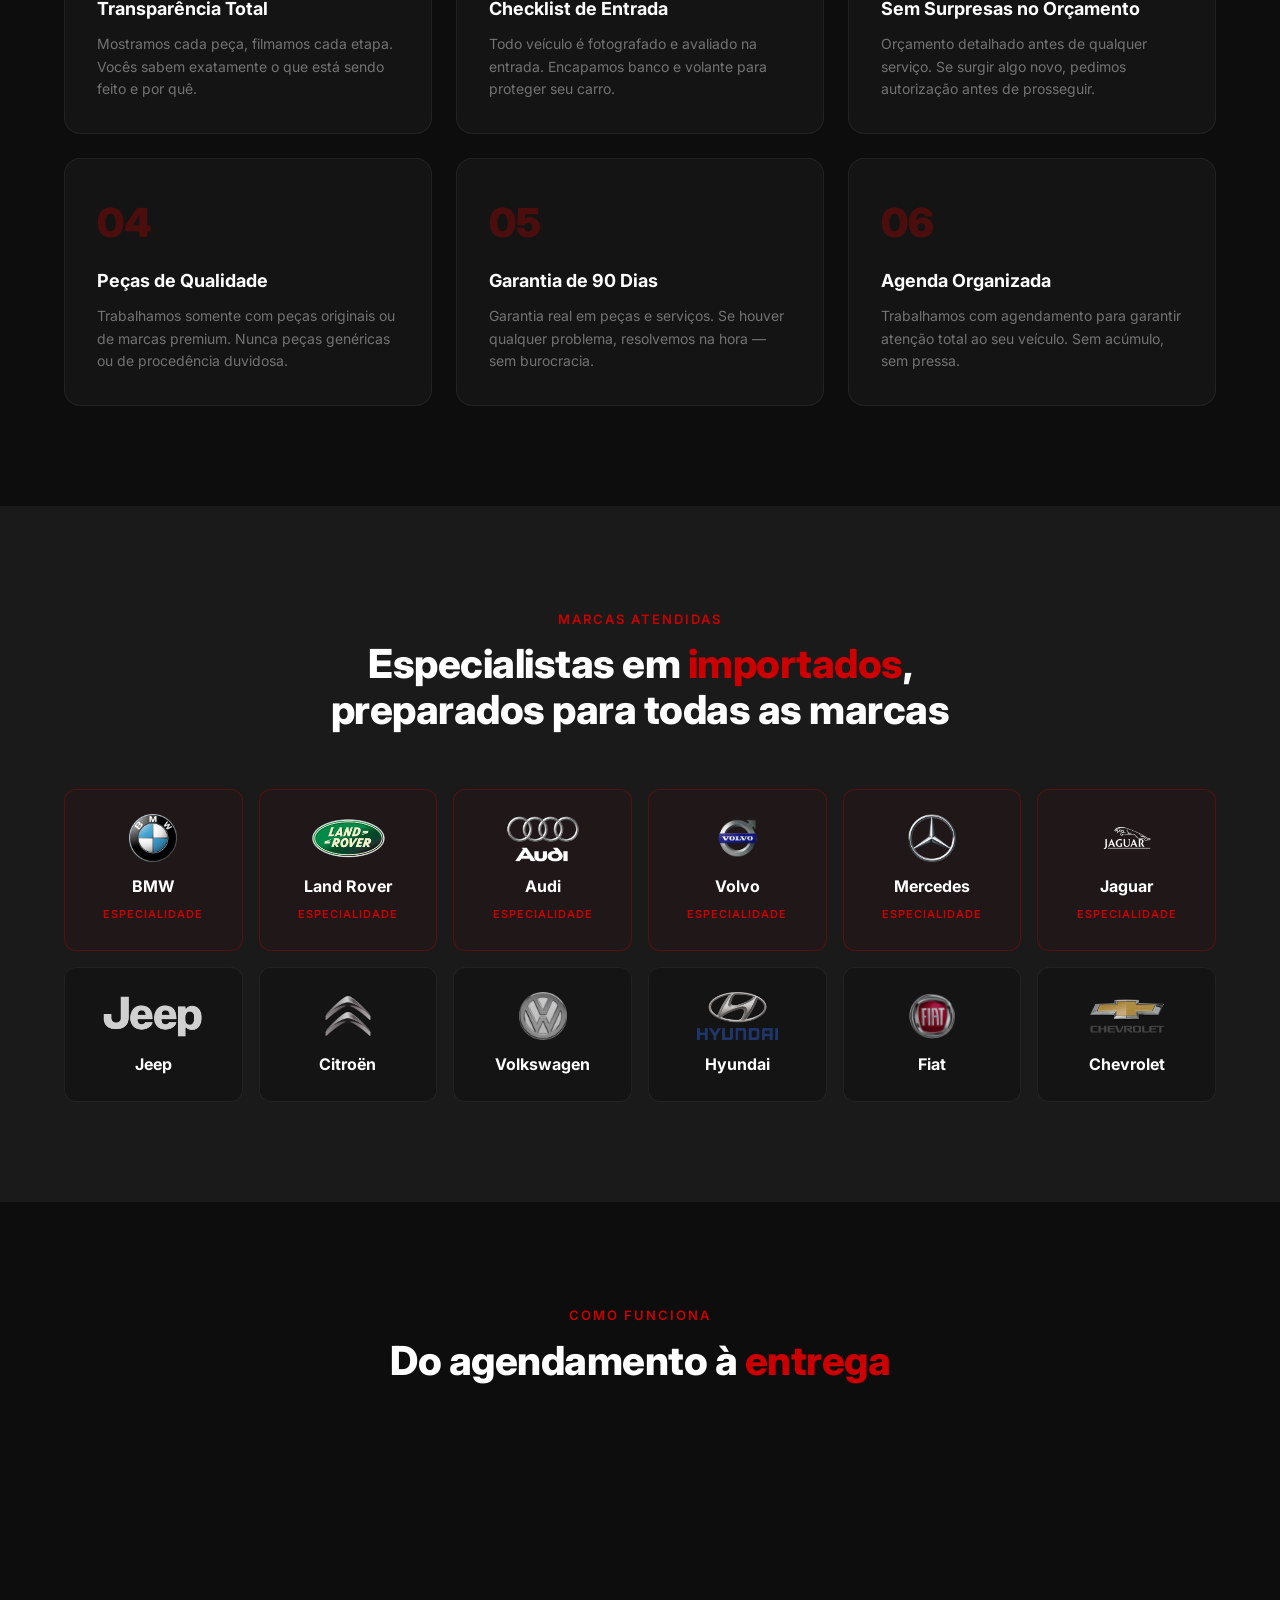
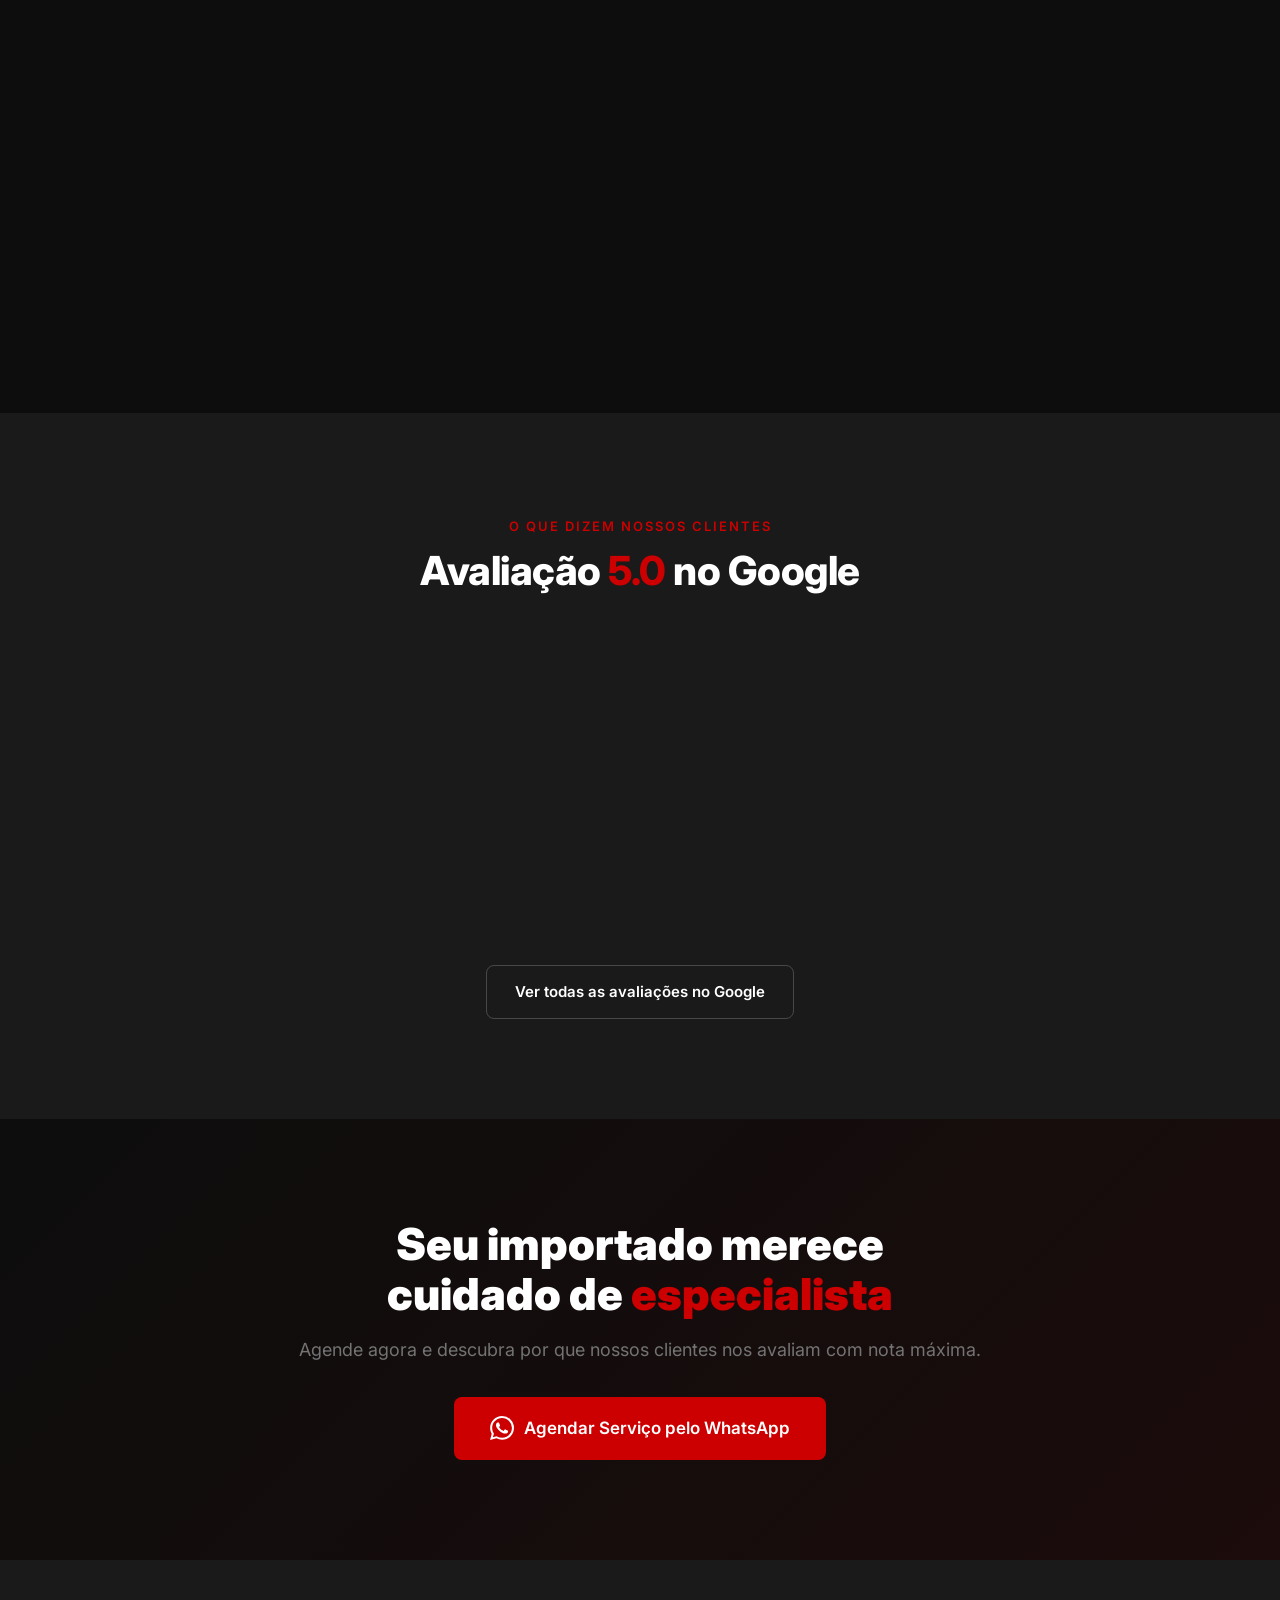
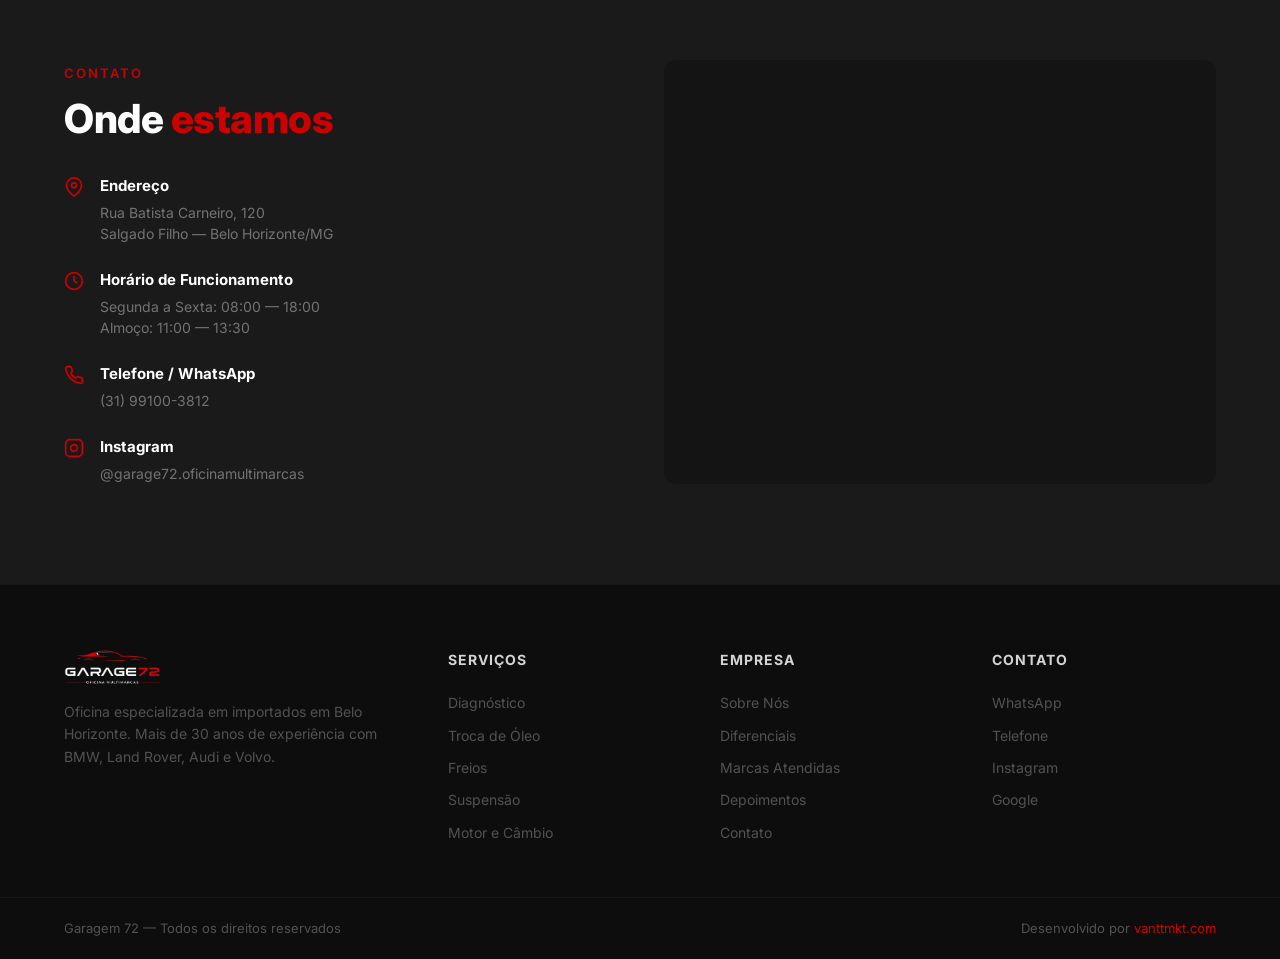
==== commit 99499f52: "fix: logo unica oficial logo-garage72.png (fundo transparente, claro e escuro) Co-Authored-By: Claud" ====
--- a/index.html
+++ b/index.html
@@ -19,7 +19,7 @@
     <header class="header" id="header">
         <div class="container header__inner">
             <a href="/" class="header__logo" aria-label="Garagem 72 — Página inicial">
-                <img src="assets/logo/logo-garage72-fundo-escuro.png" alt="Garage 72" class="header__logo-img">
+                <img src="assets/logo/logo-garage72.png" alt="Garage 72" class="header__logo-img">
             </a>
             <nav class="header__nav" id="mainNav">
                 <a href="#servicos" class="header__link">Serviços</a>
@@ -441,7 +441,7 @@
     <footer class="footer">
         <div class="container footer__inner">
             <div class="footer__brand">
-                <img src="assets/logo/logo-garage72-fundo-escuro.png" alt="Garage 72" class="footer__logo">
+                <img src="assets/logo/logo-garage72.png" alt="Garage 72" class="footer__logo">
                 <p>Oficina especializada em importados em Belo Horizonte. Mais de 30 anos de experiência com BMW, Land Rover, Audi e Volvo.</p>
             </div>
             <div class="footer__links">
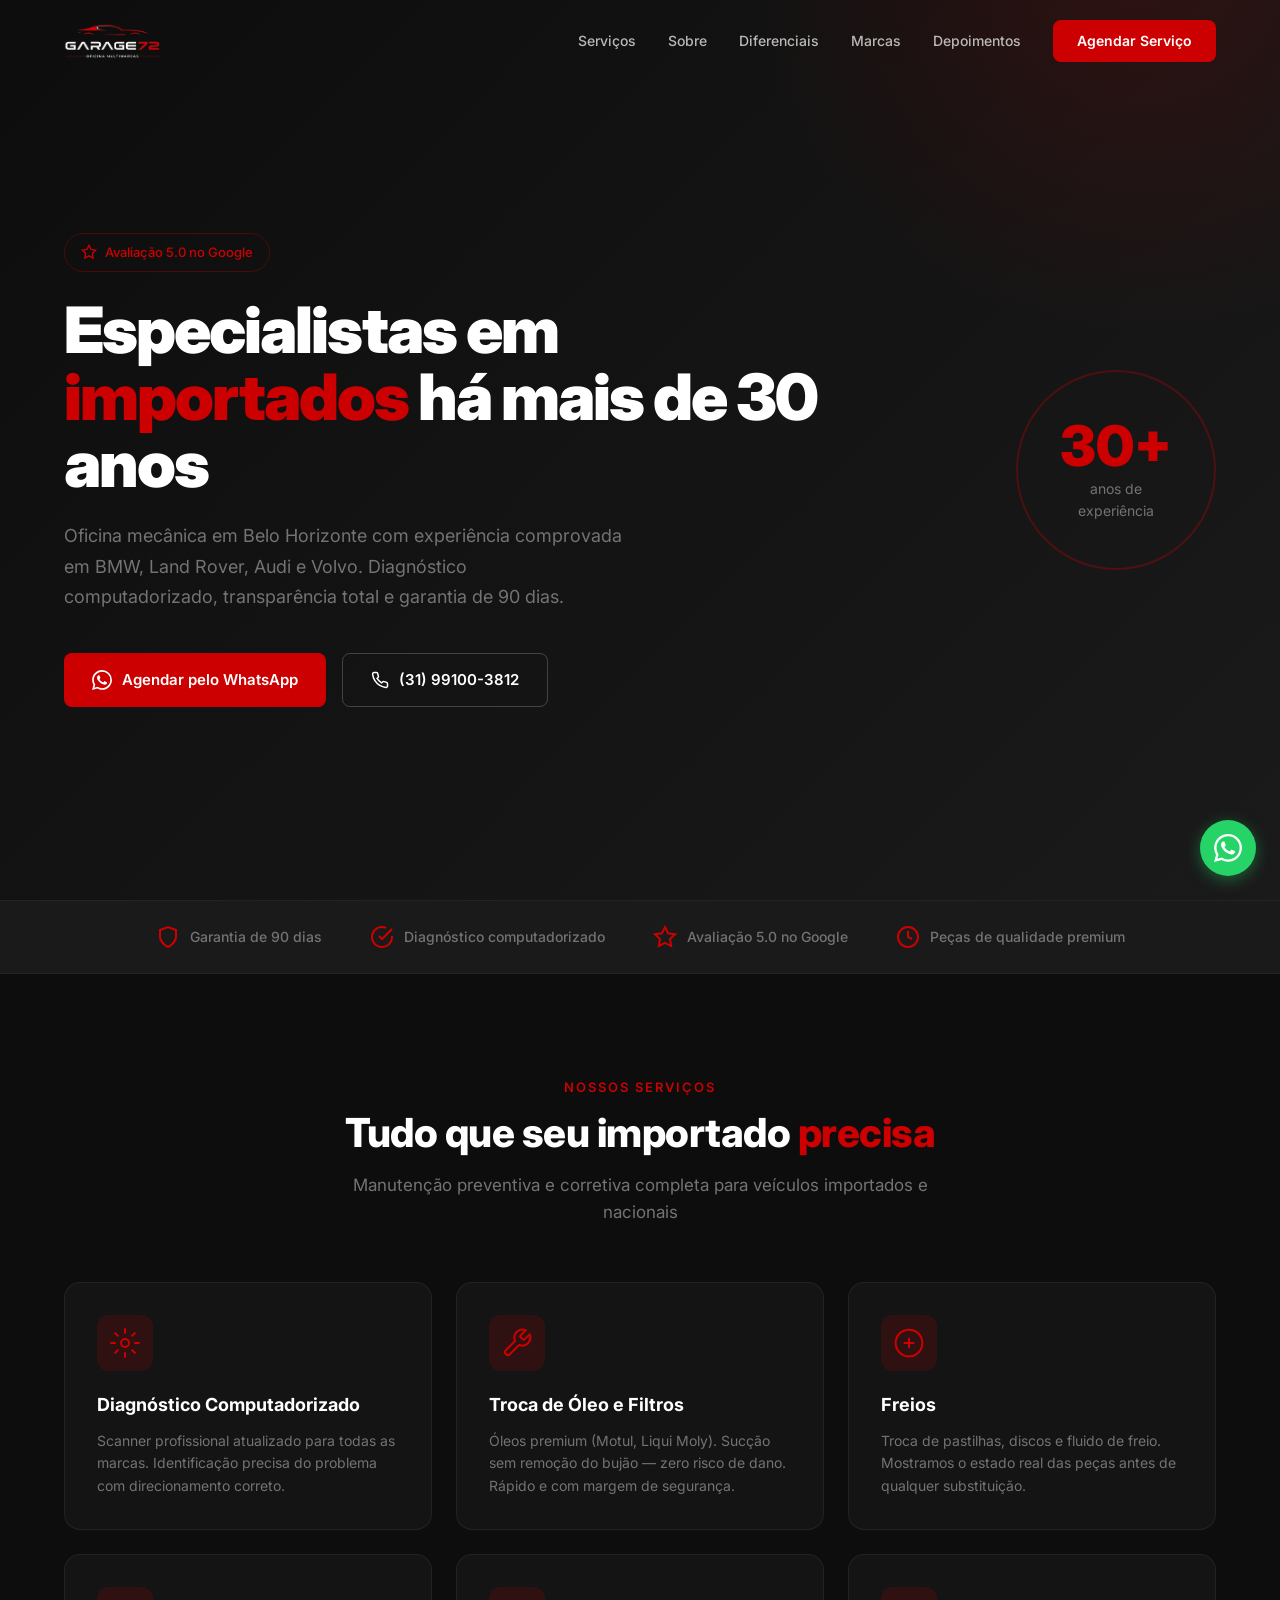
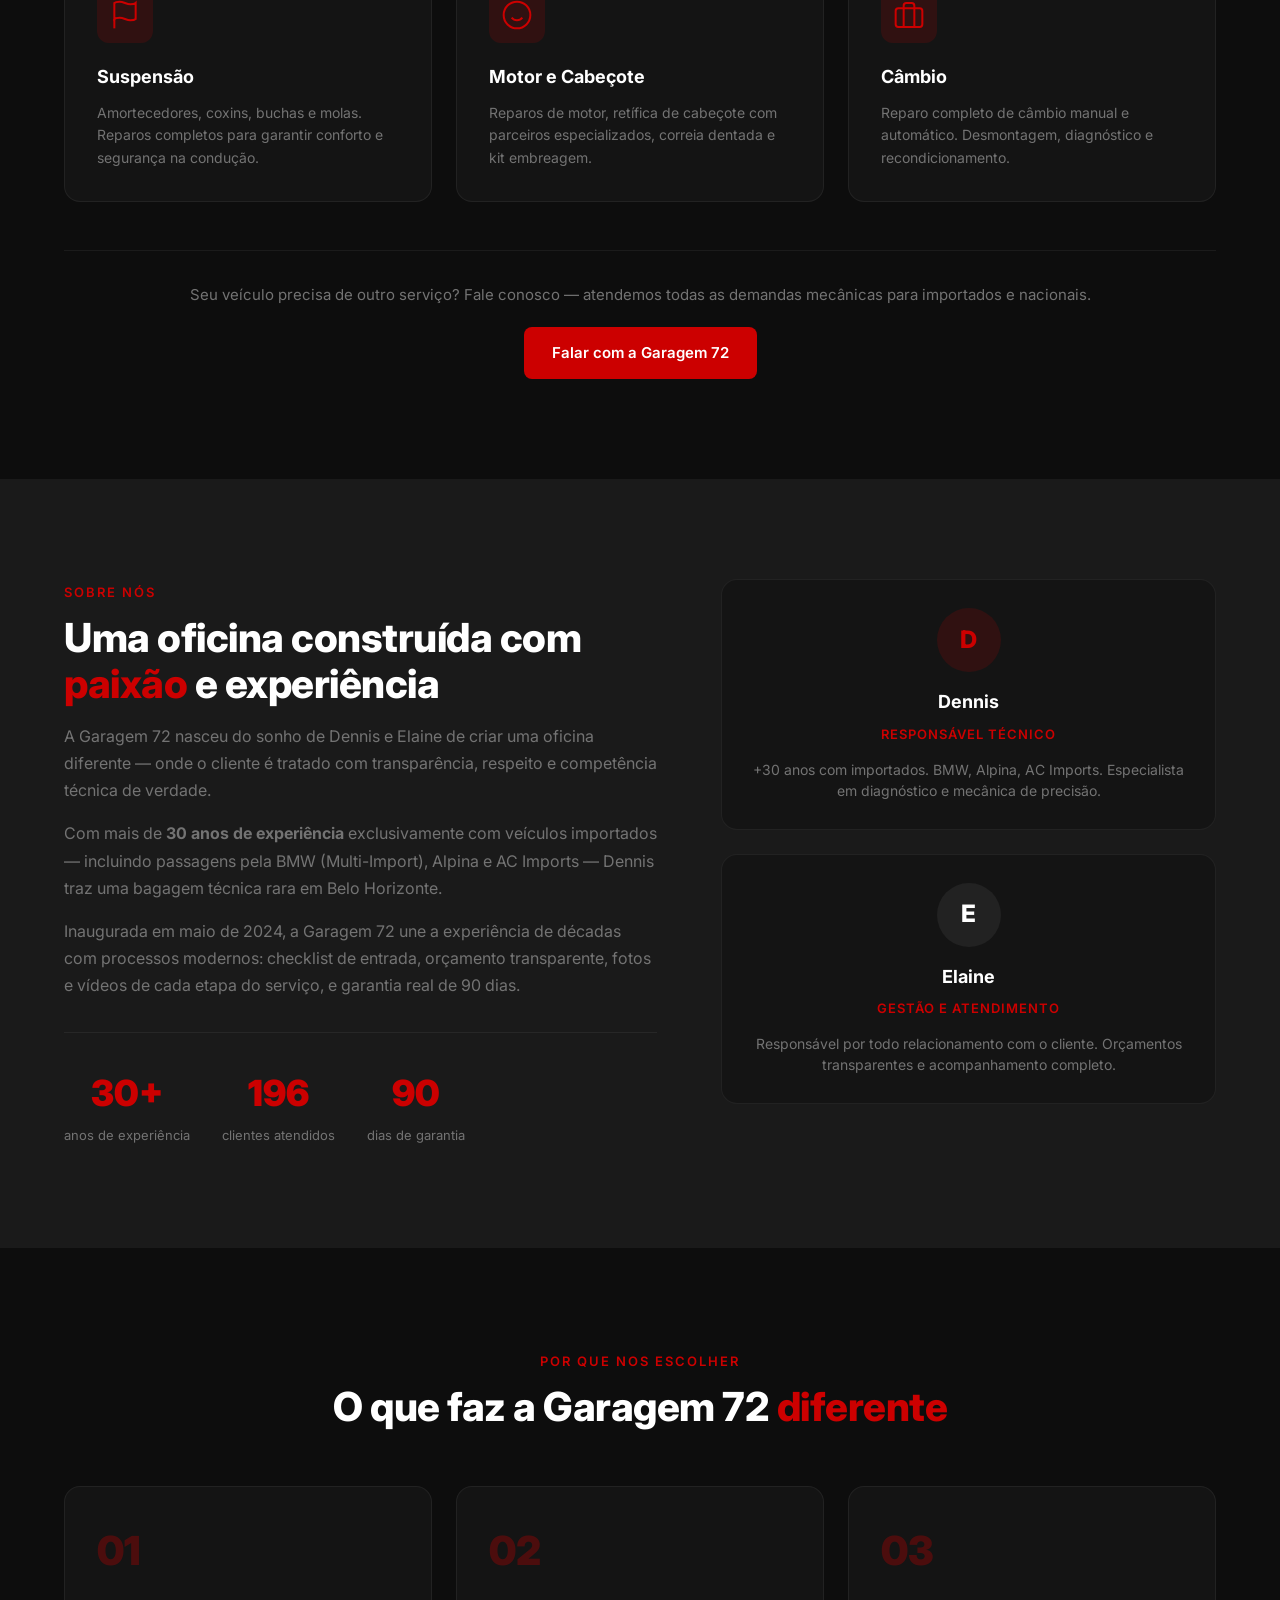
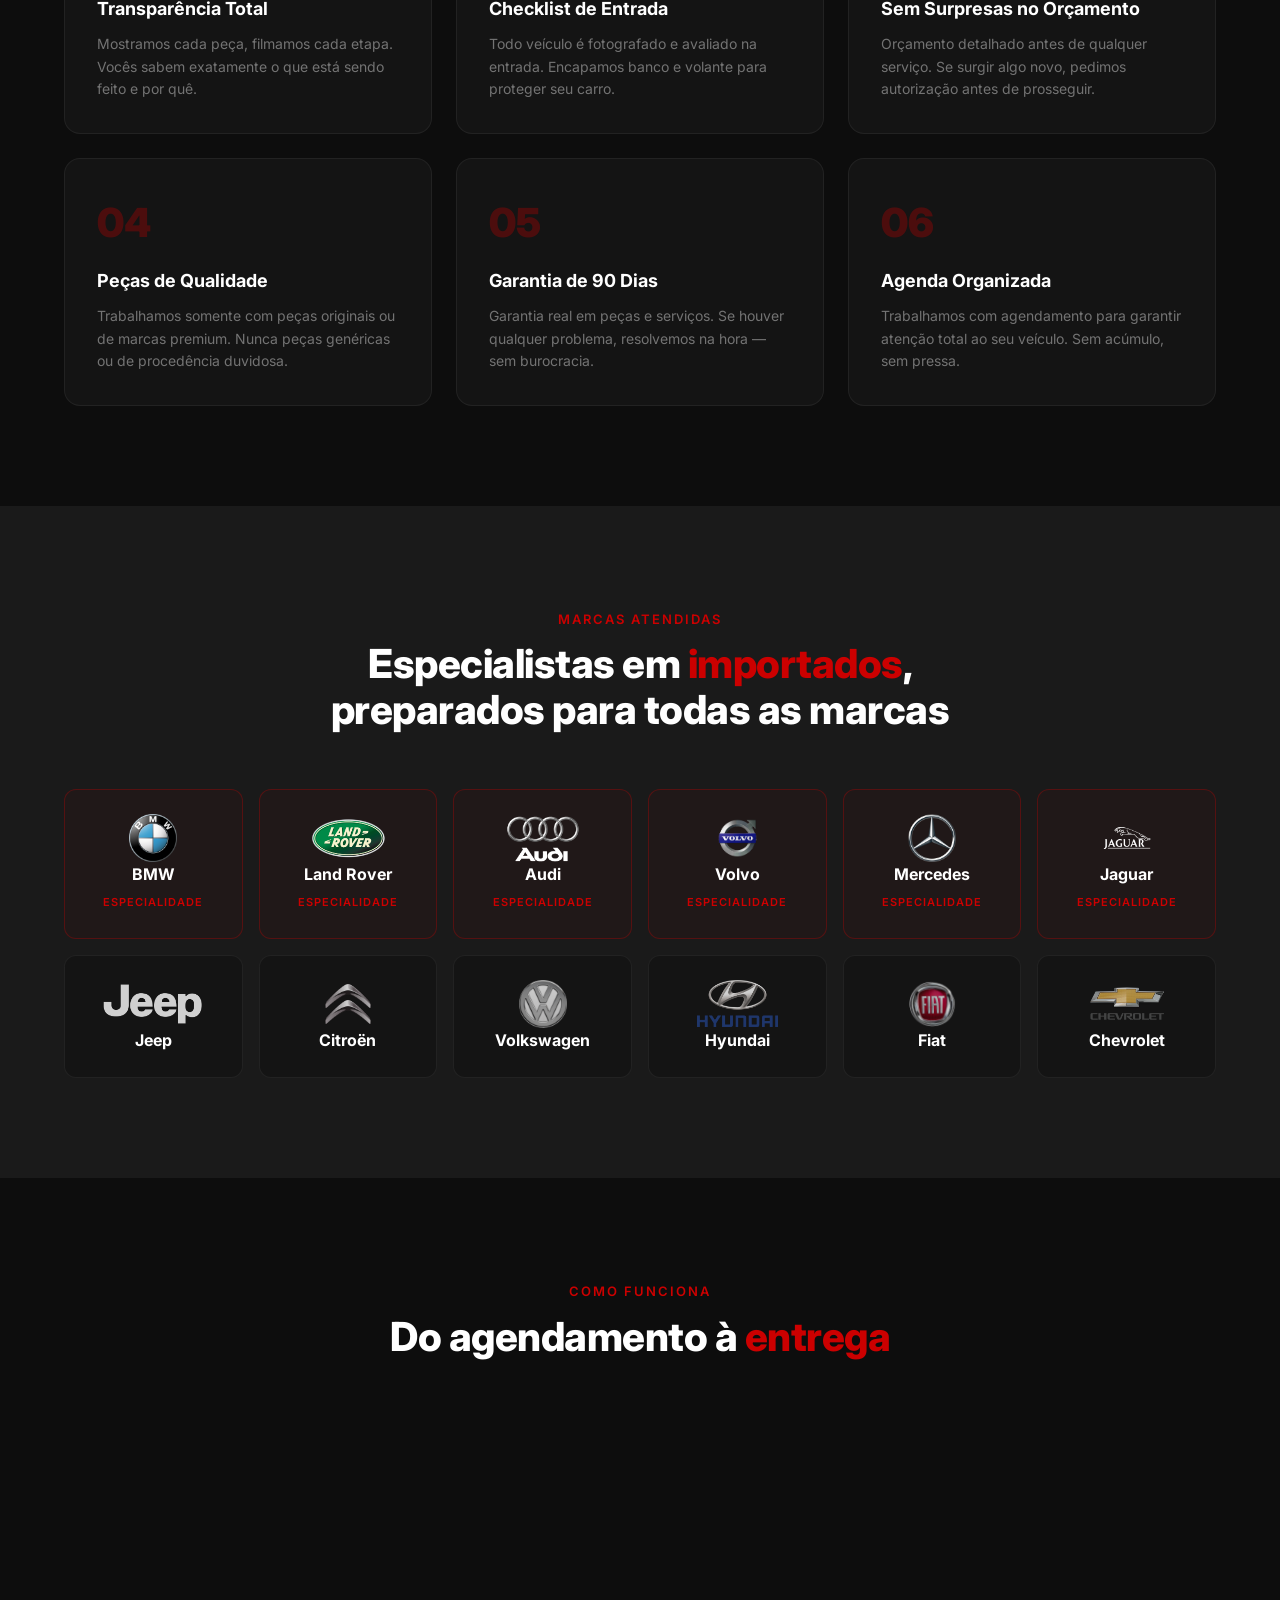
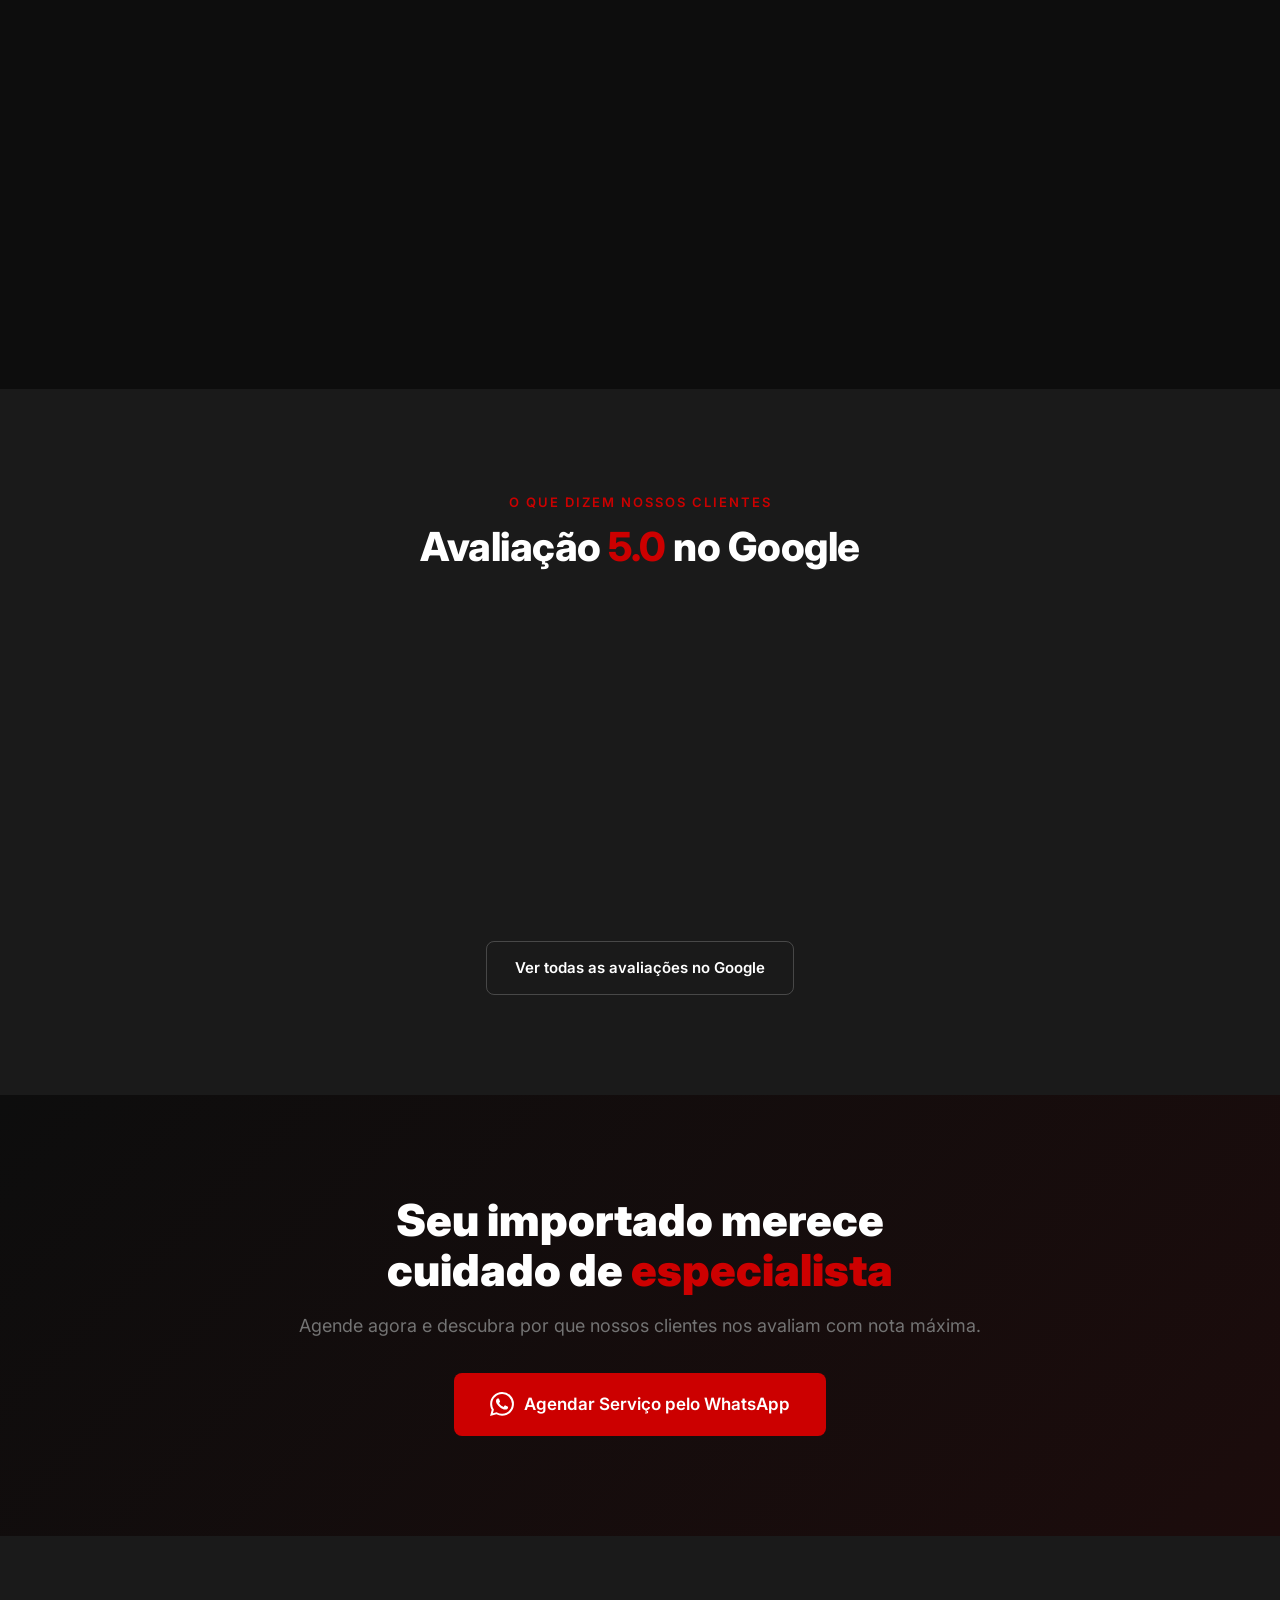
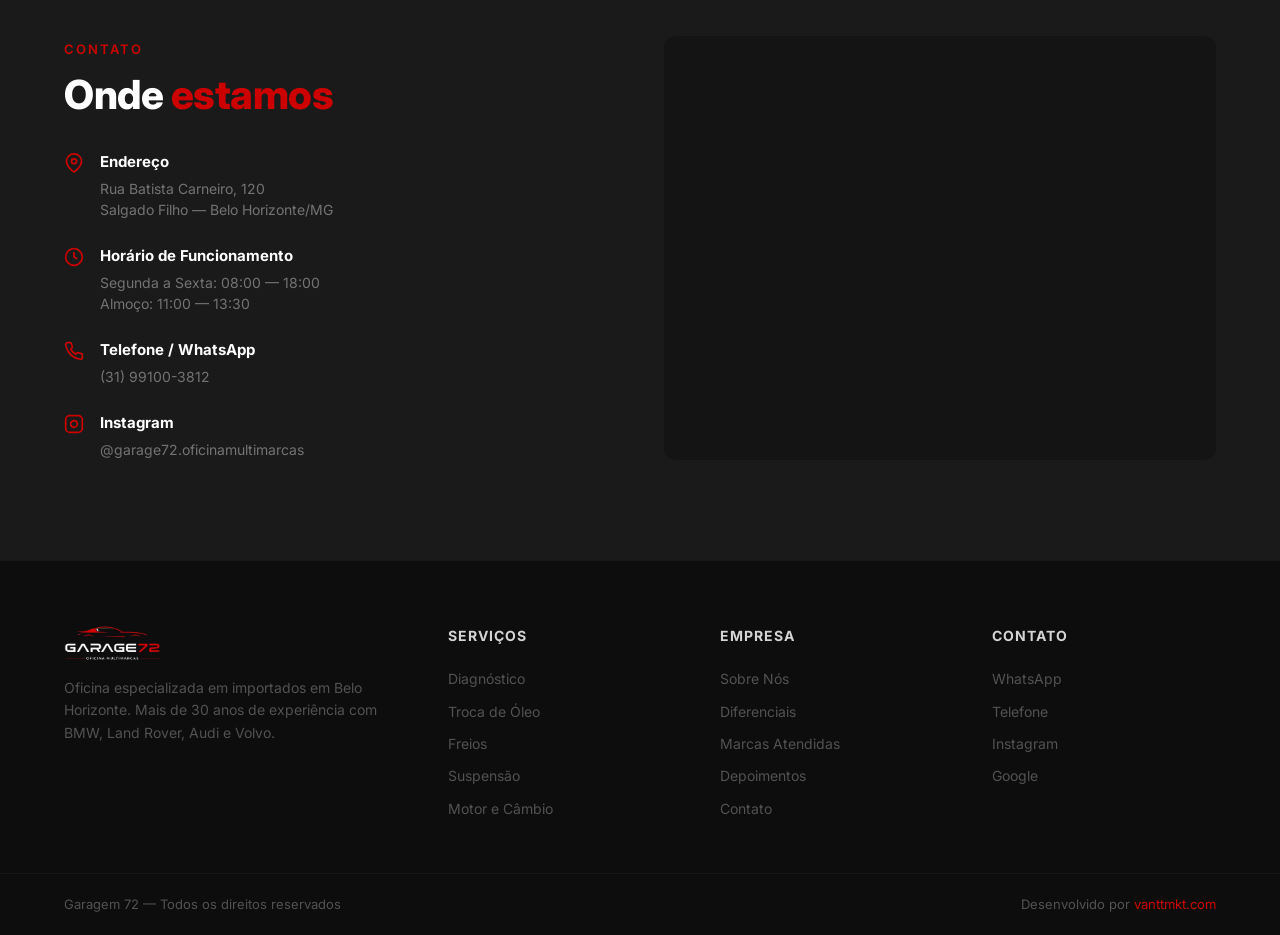
==== commit fe7ce2b3: "fix: logo header redimensionada (215x80px) com width/height fixos no HTML Co-Authored-By: Claude Opu" ====
--- a/index.html
+++ b/index.html
@@ -19,7 +19,7 @@
     <header class="header" id="header">
         <div class="container header__inner">
             <a href="/" class="header__logo" aria-label="Garagem 72 — Página inicial">
-                <img src="assets/logo/logo-garage72.png" alt="Garage 72" class="header__logo-img">
+                <img src="assets/logo/logo-garage72-header.png" alt="Garage 72" class="header__logo-img" width="160" height="60">
             </a>
             <nav class="header__nav" id="mainNav">
                 <a href="#servicos" class="header__link">Serviços</a>
--- a/assets/css/style.css
+++ b/assets/css/style.css
@@ -80,8 +80,11 @@
 
 .header__logo { text-decoration: none; }
 
+.header__logo { flex-shrink: 0; }
+
 .header__logo-img {
-    height: 40px;
+    display: block;
+    height: 36px;
     width: auto;
 }
 
@@ -541,6 +544,7 @@
     display: grid;
     grid-template-columns: repeat(6, 1fr);
     gap: 16px;
+    overflow: hidden;
 }
 
 .brand-card {
@@ -561,9 +565,11 @@
     display: block;
     width: auto;
     height: 48px;
-    margin: 0 auto 12px;
+    max-width: 100%;
+    margin: 0 auto;
     opacity: 0.8;
     transition: opacity 0.3s;
+    object-fit: contain;
 }
 
 .brand-card:hover .brand-card__logo { opacity: 1; }
@@ -915,7 +921,9 @@
     .process__timeline,
     .testimonials__grid { grid-template-columns: 1fr; }
 
-    .brands__grid { grid-template-columns: repeat(3, 1fr); }
+    .brands__grid { grid-template-columns: repeat(2, 1fr); gap: 10px; }
+    .brand-card { padding: 16px 12px; }
+    .brand-card__logo { height: 32px; }
 
     .about__inner { grid-template-columns: 1fr; }
     .about__stats { flex-wrap: wrap; gap: 24px; }
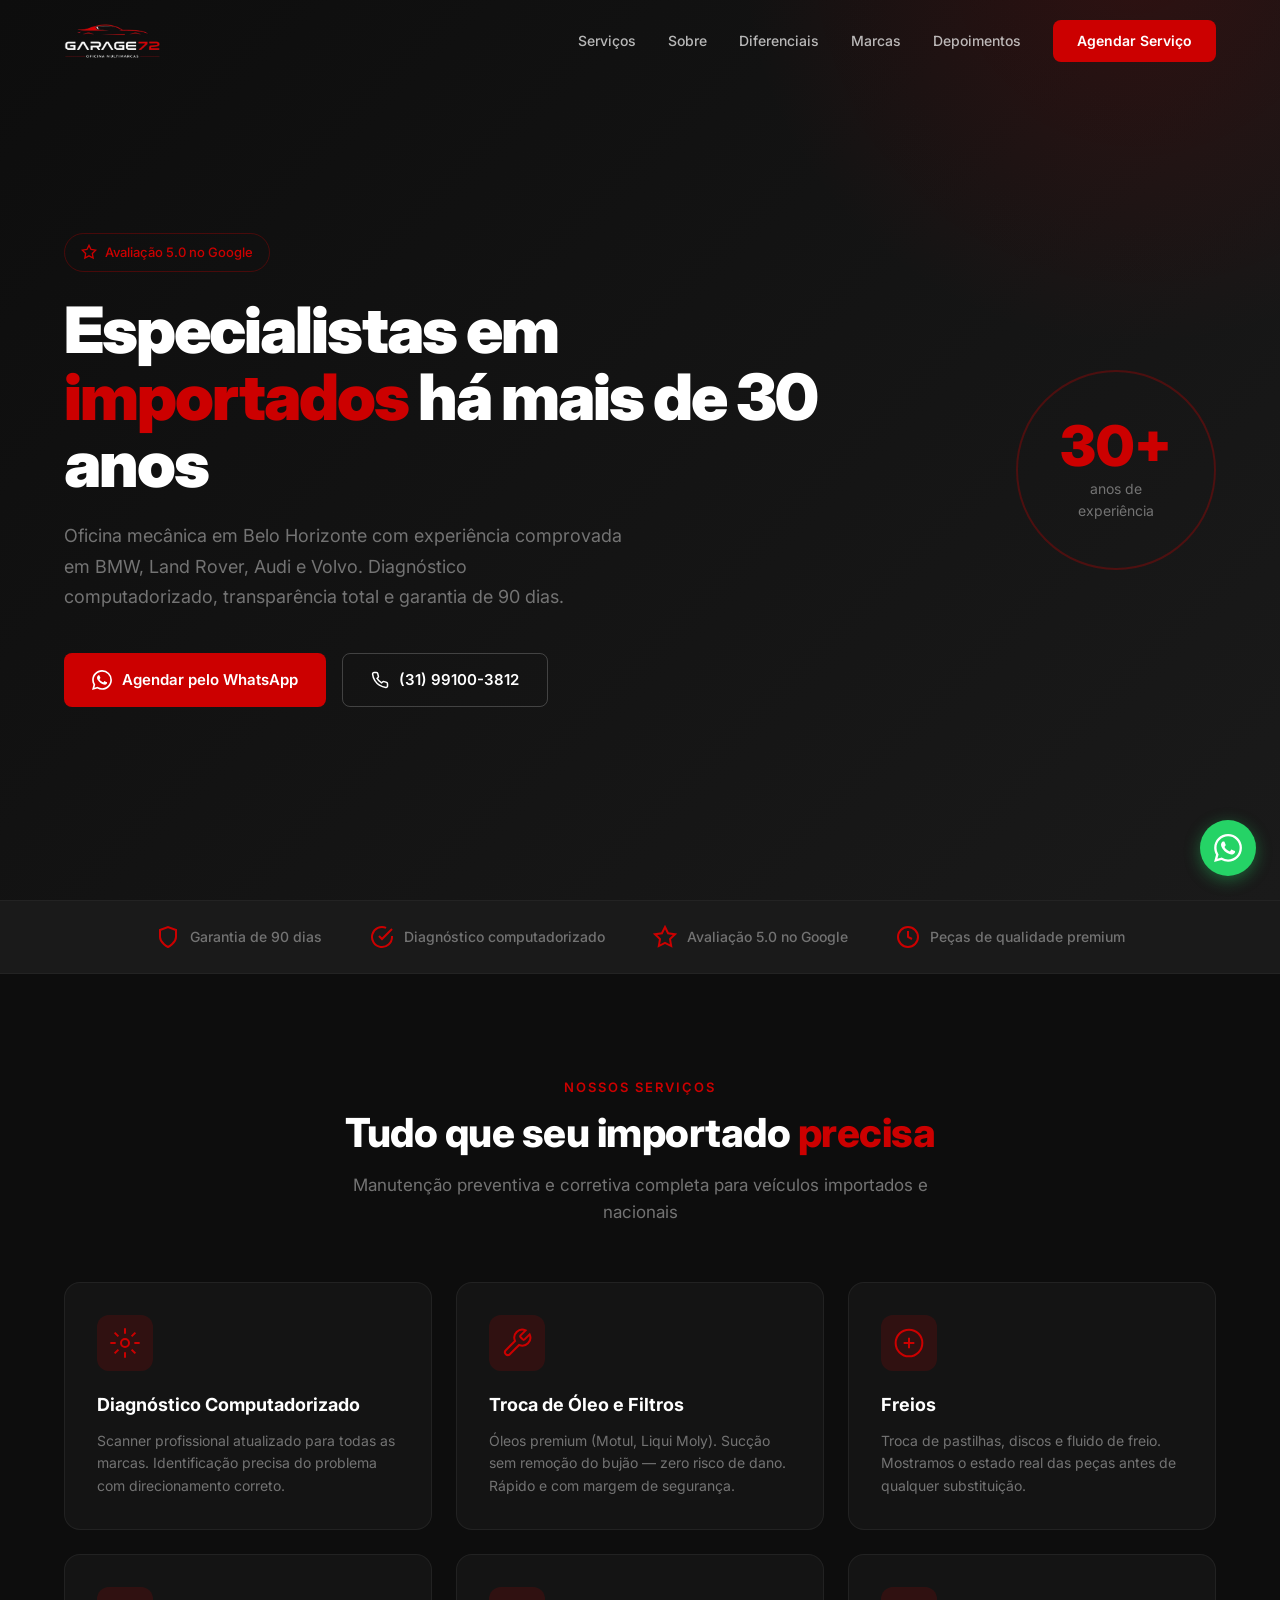
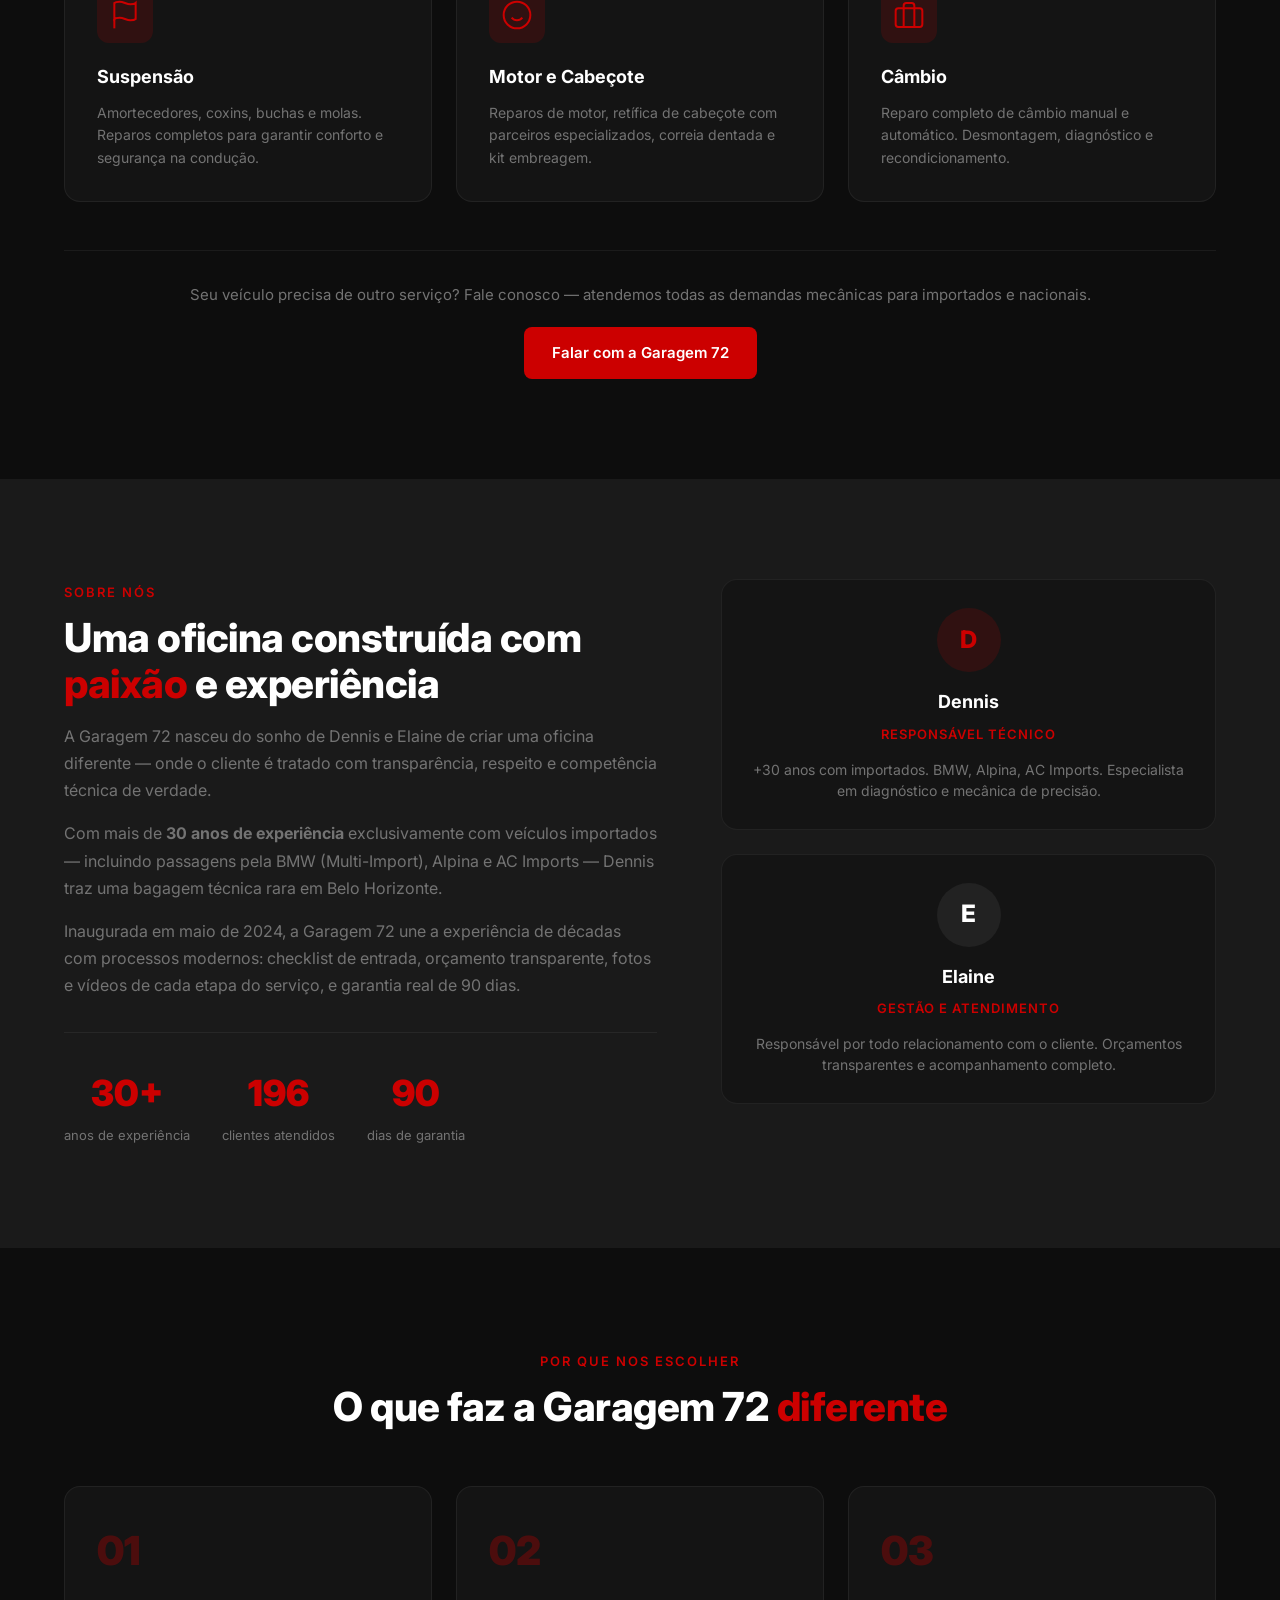
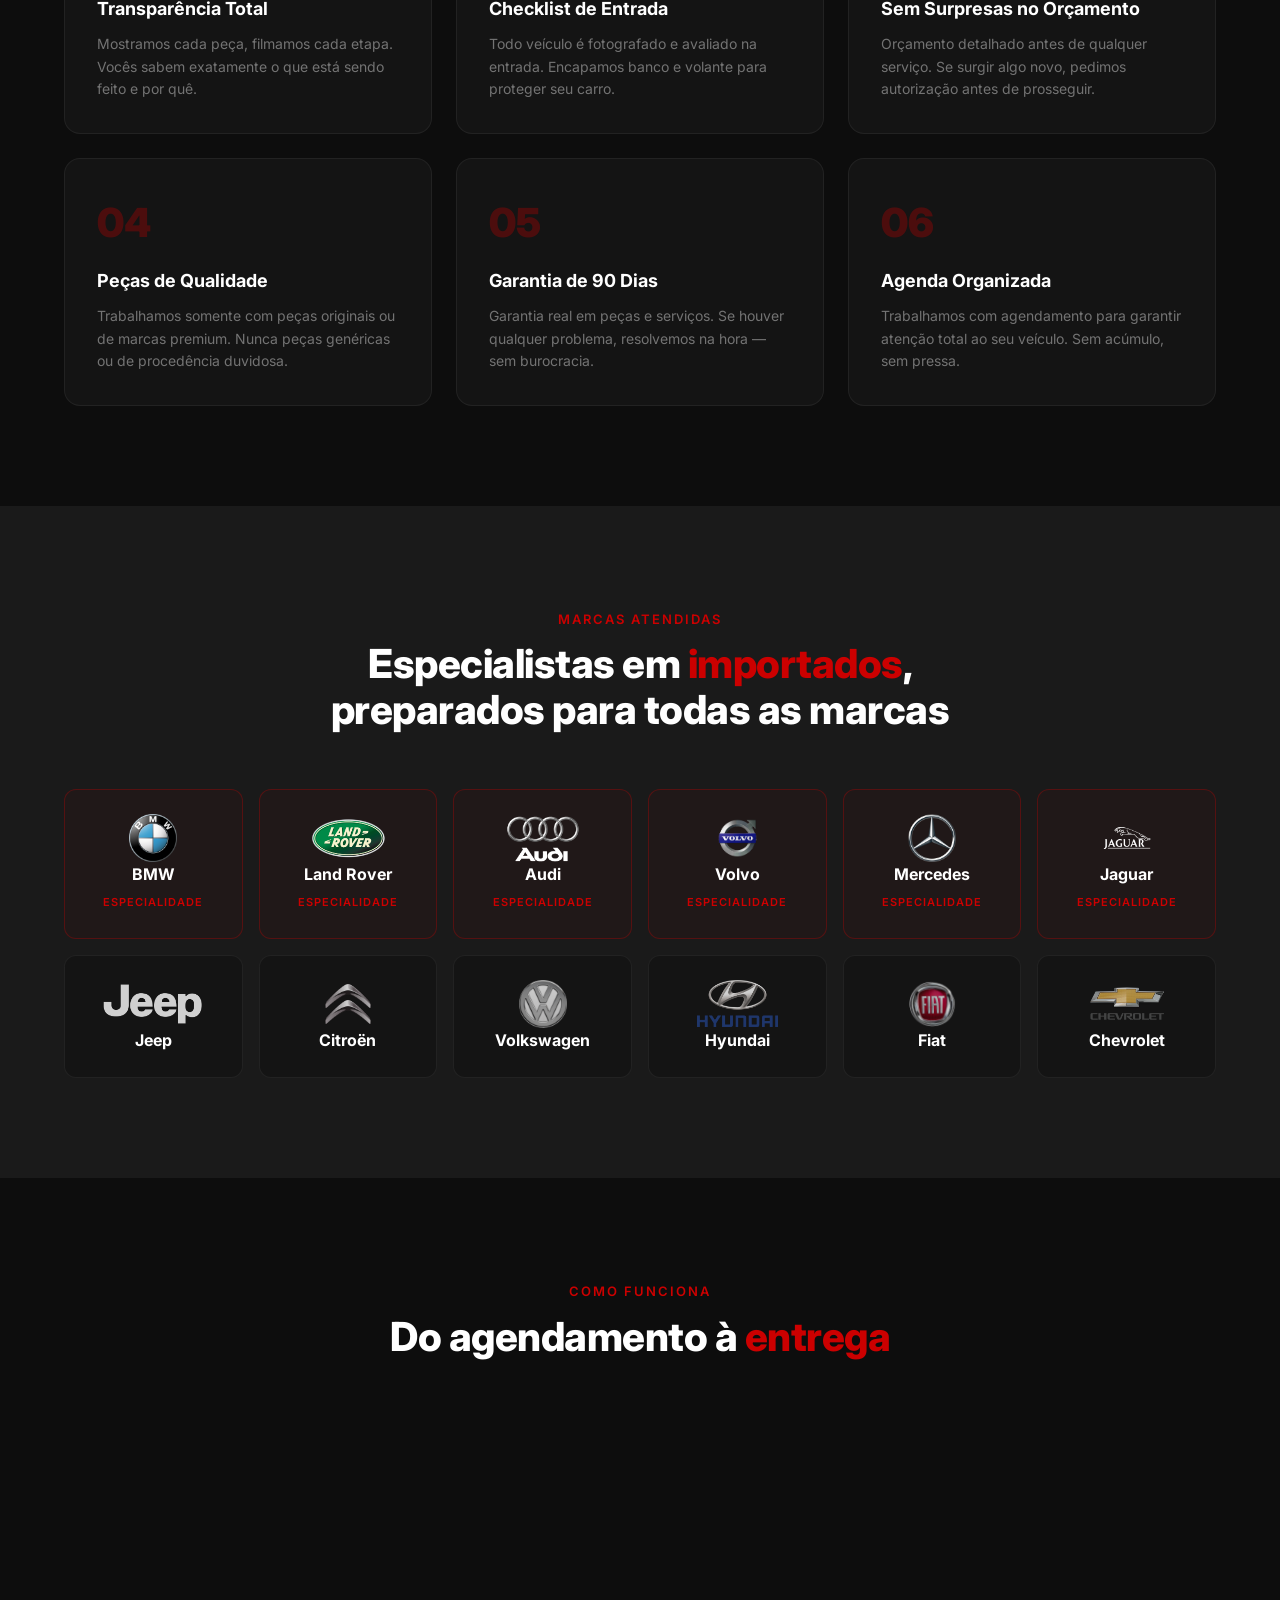
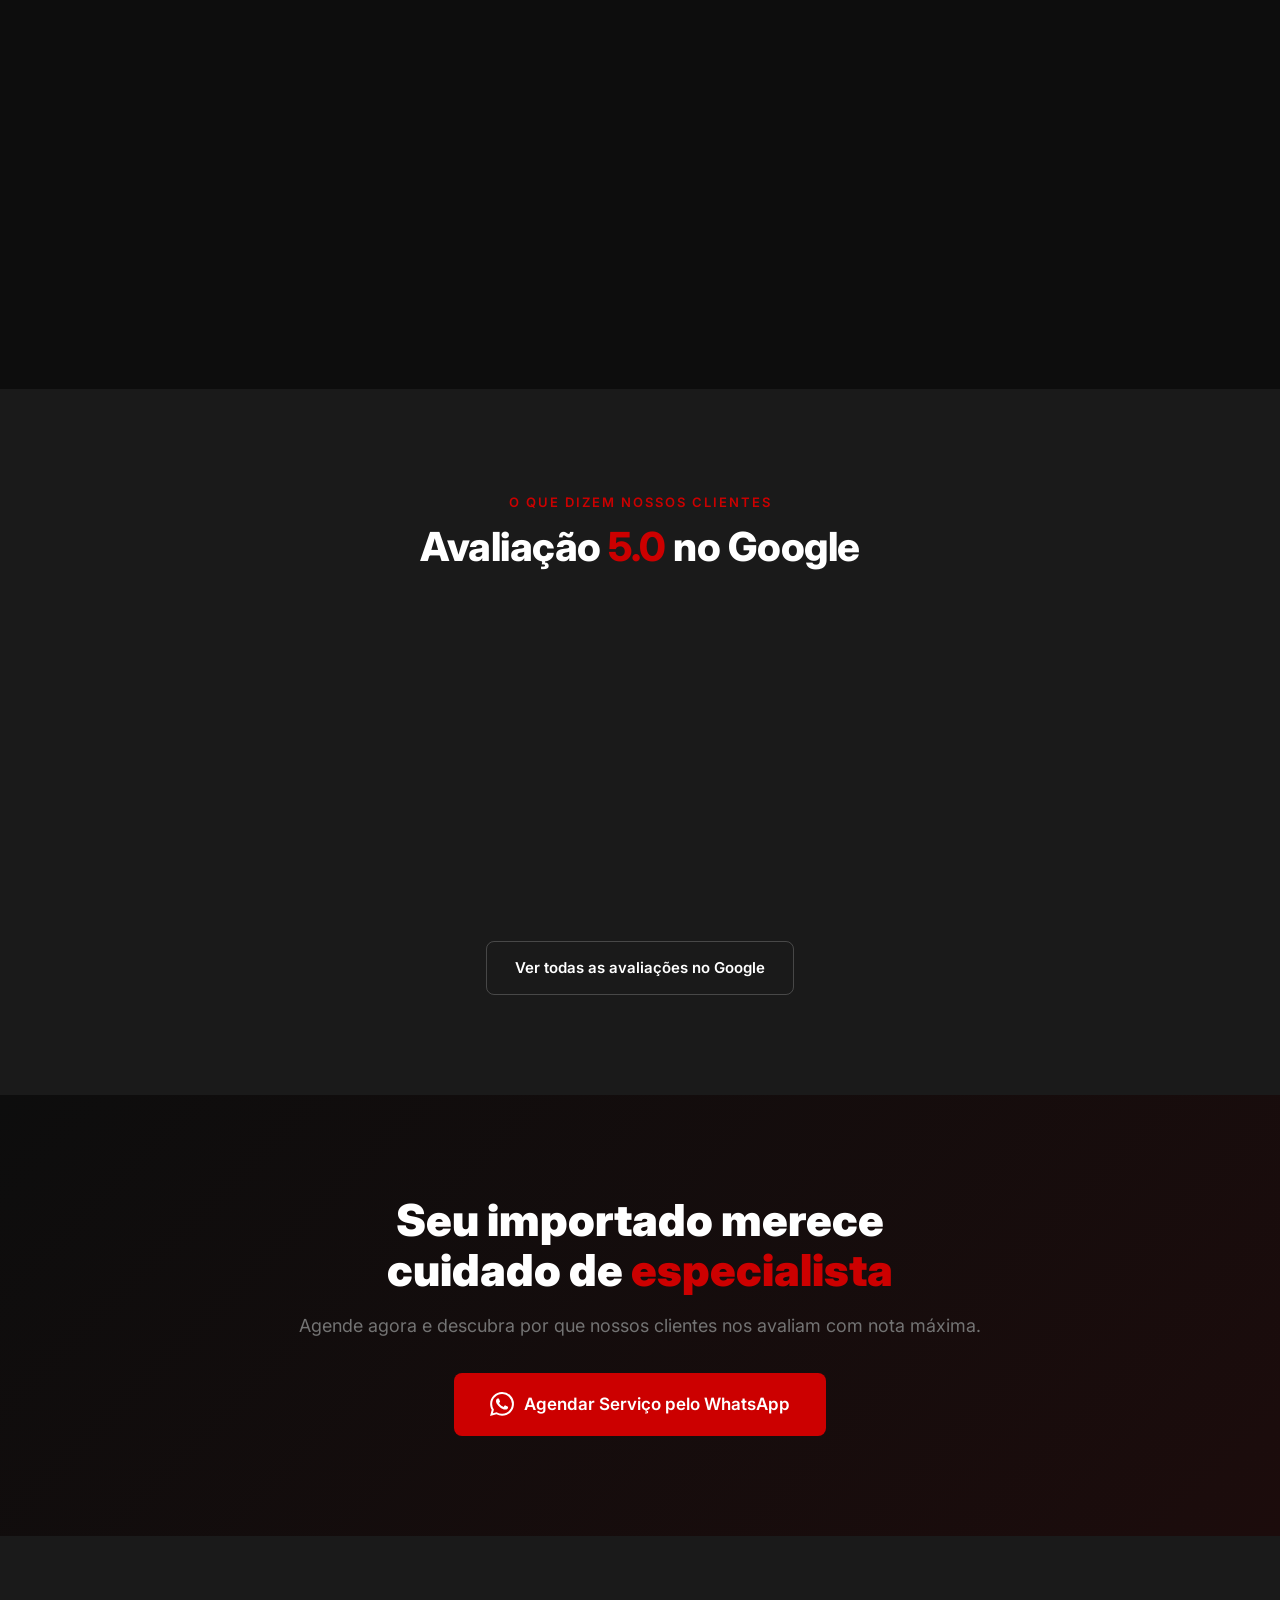
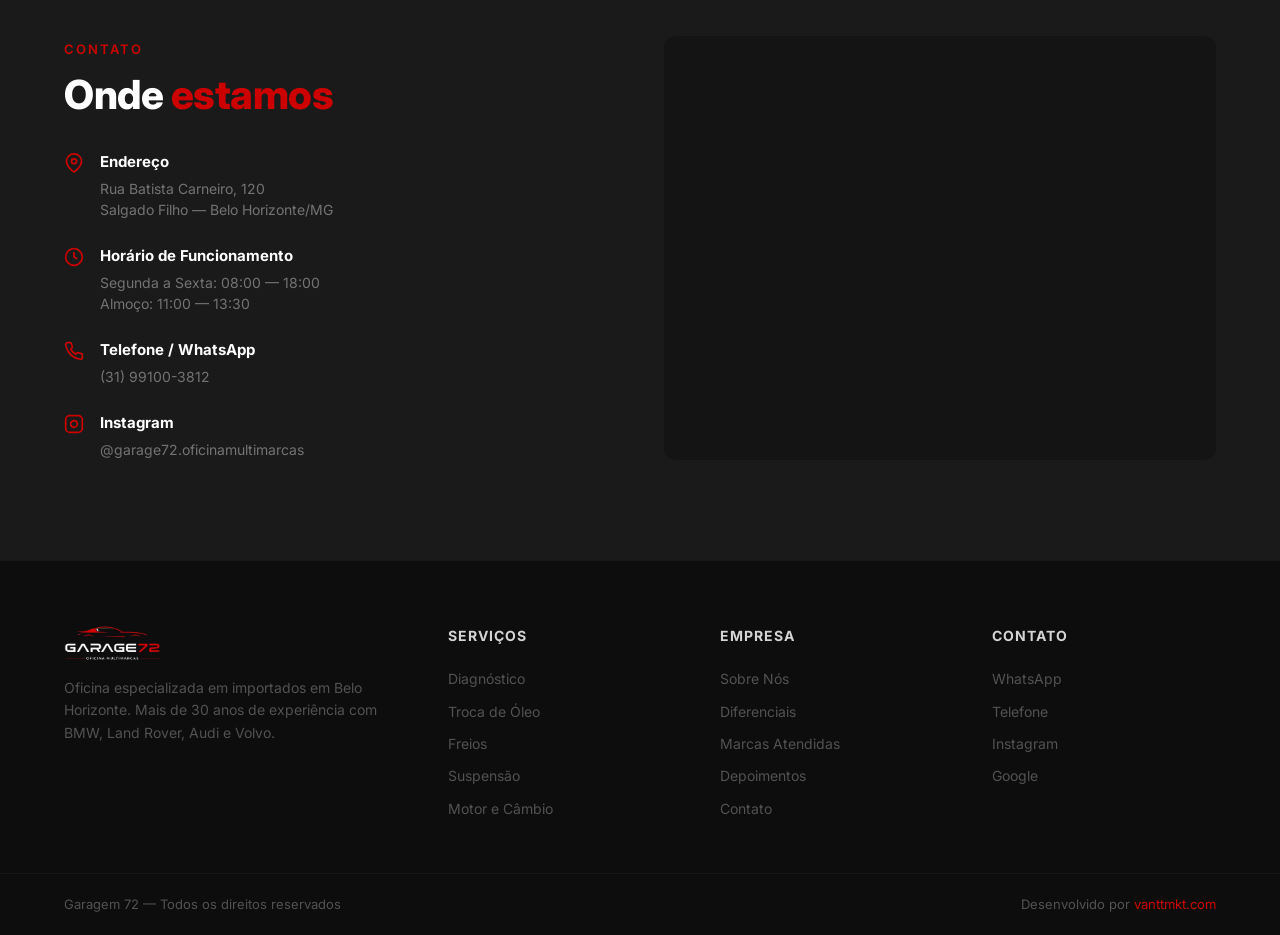
==== commit d0a04cde: "fix: logo header volta para logo-garage72.png com height forcado via CSS Co-Authored-By: Claude Opus" ====
--- a/index.html
+++ b/index.html
@@ -19,7 +19,7 @@
     <header class="header" id="header">
         <div class="container header__inner">
             <a href="/" class="header__logo" aria-label="Garagem 72 — Página inicial">
-                <img src="assets/logo/logo-garage72-header.png" alt="Garage 72" class="header__logo-img" width="160" height="60">
+                <img src="assets/logo/logo-garage72.png" alt="Garage 72" class="header__logo-img" width="120" height="45">
             </a>
             <nav class="header__nav" id="mainNav">
                 <a href="#servicos" class="header__link">Serviços</a>
--- a/assets/css/style.css
+++ b/assets/css/style.css
@@ -84,8 +84,9 @@
 
 .header__logo-img {
     display: block;
-    height: 36px;
-    width: auto;
+    height: 36px !important;
+    width: auto !important;
+    max-height: 36px;
 }
 
 .header__nav {
